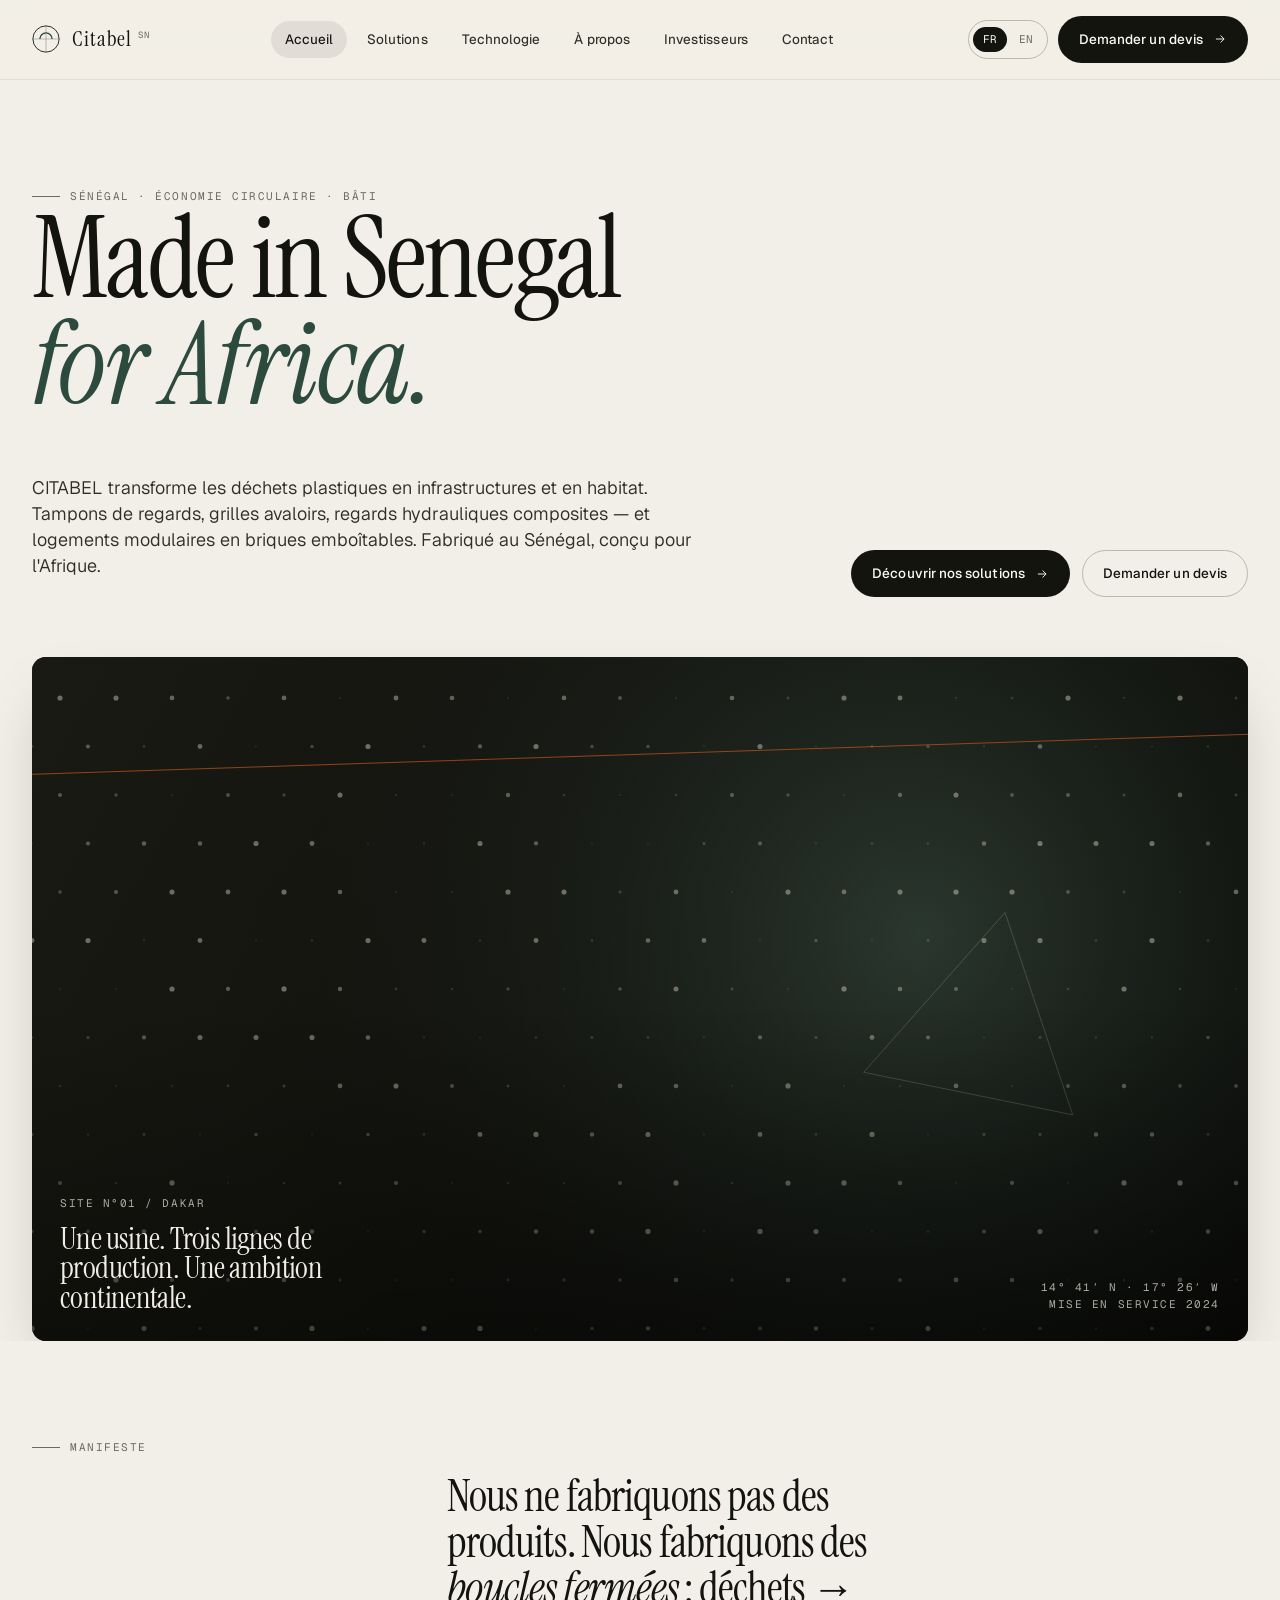
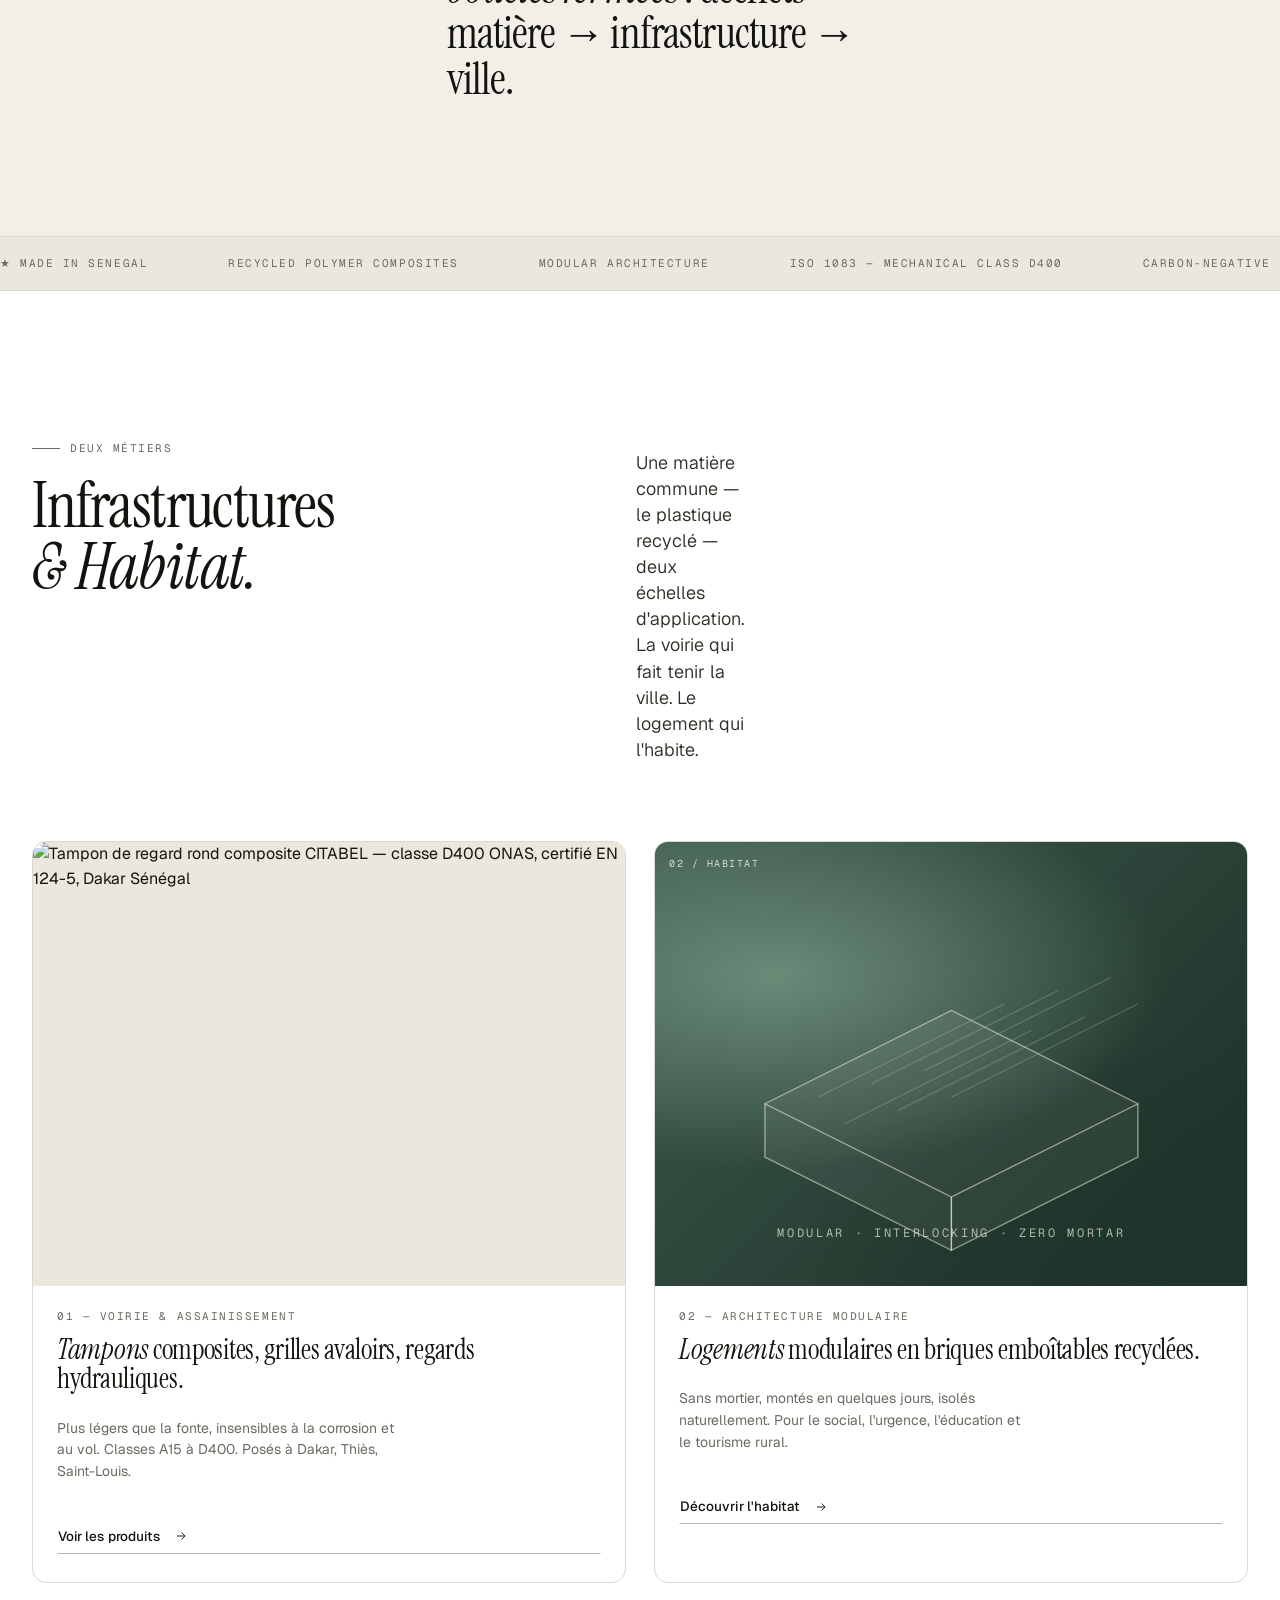
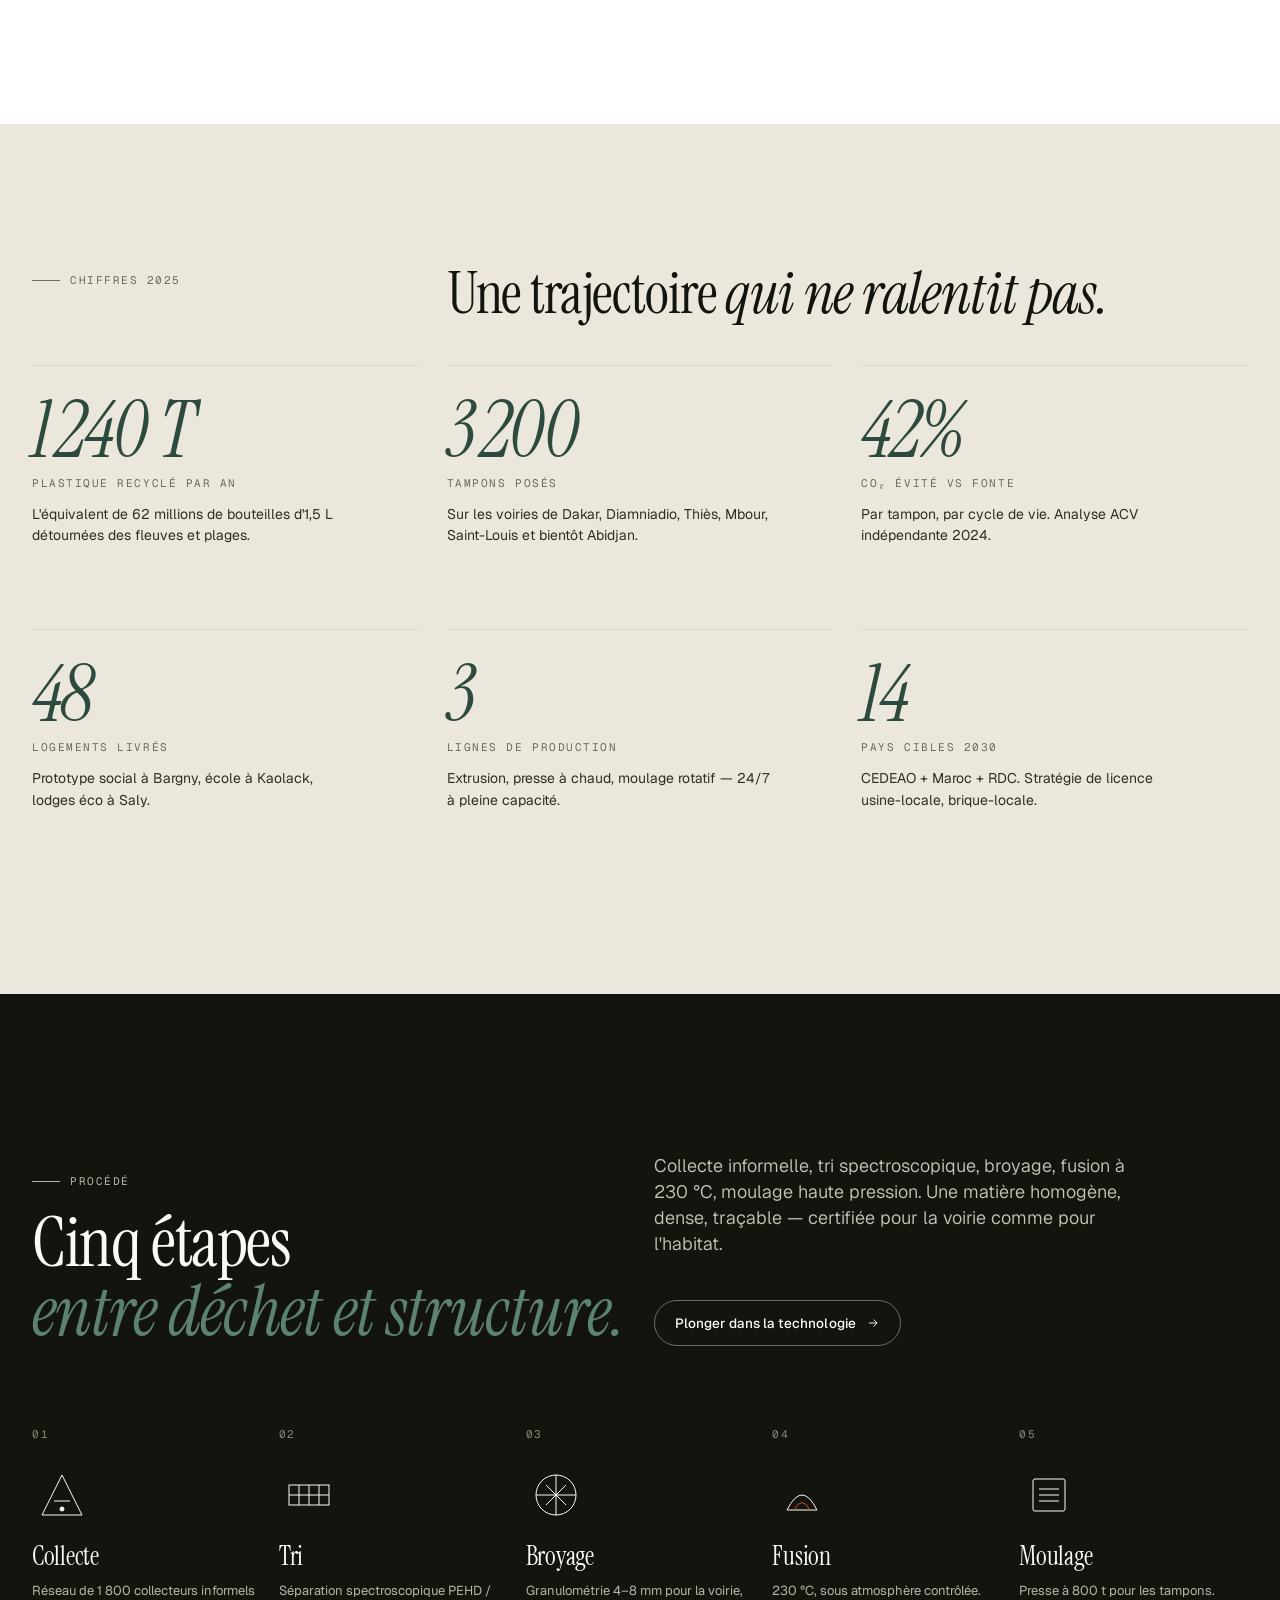
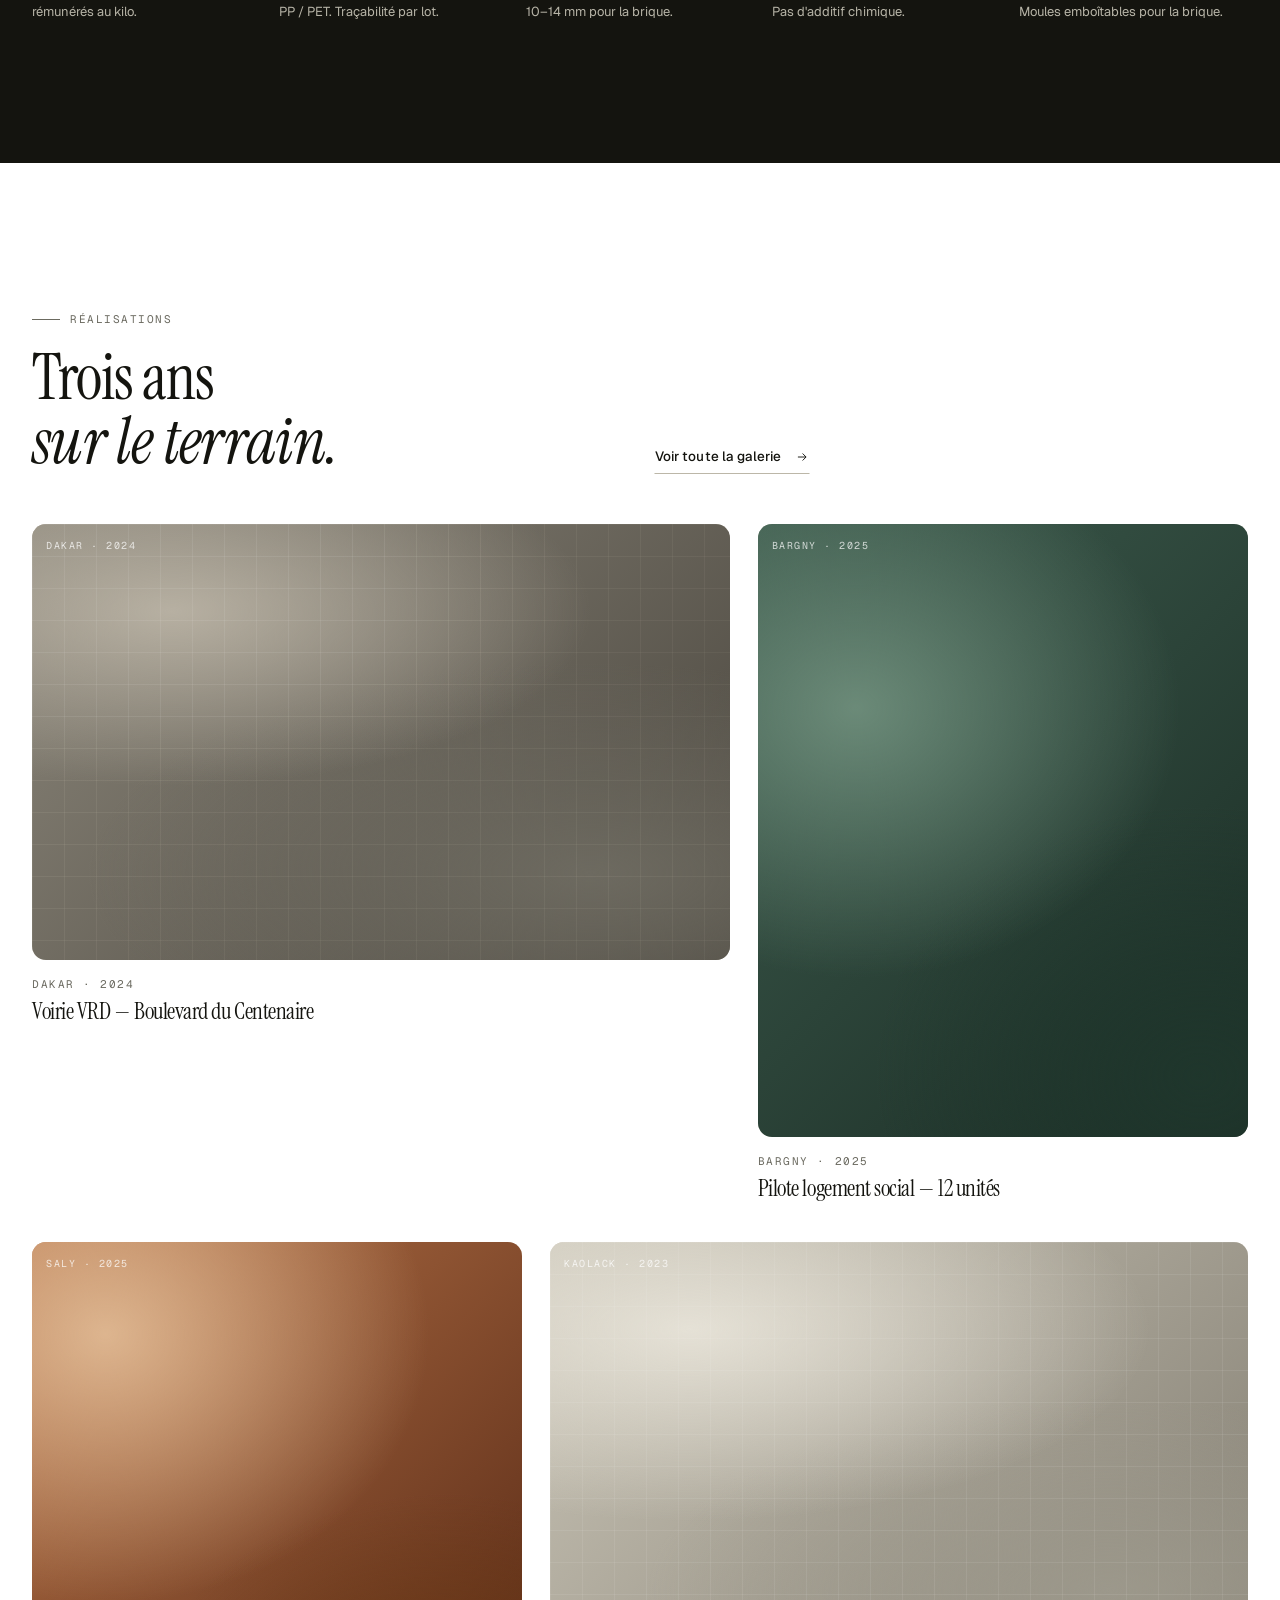
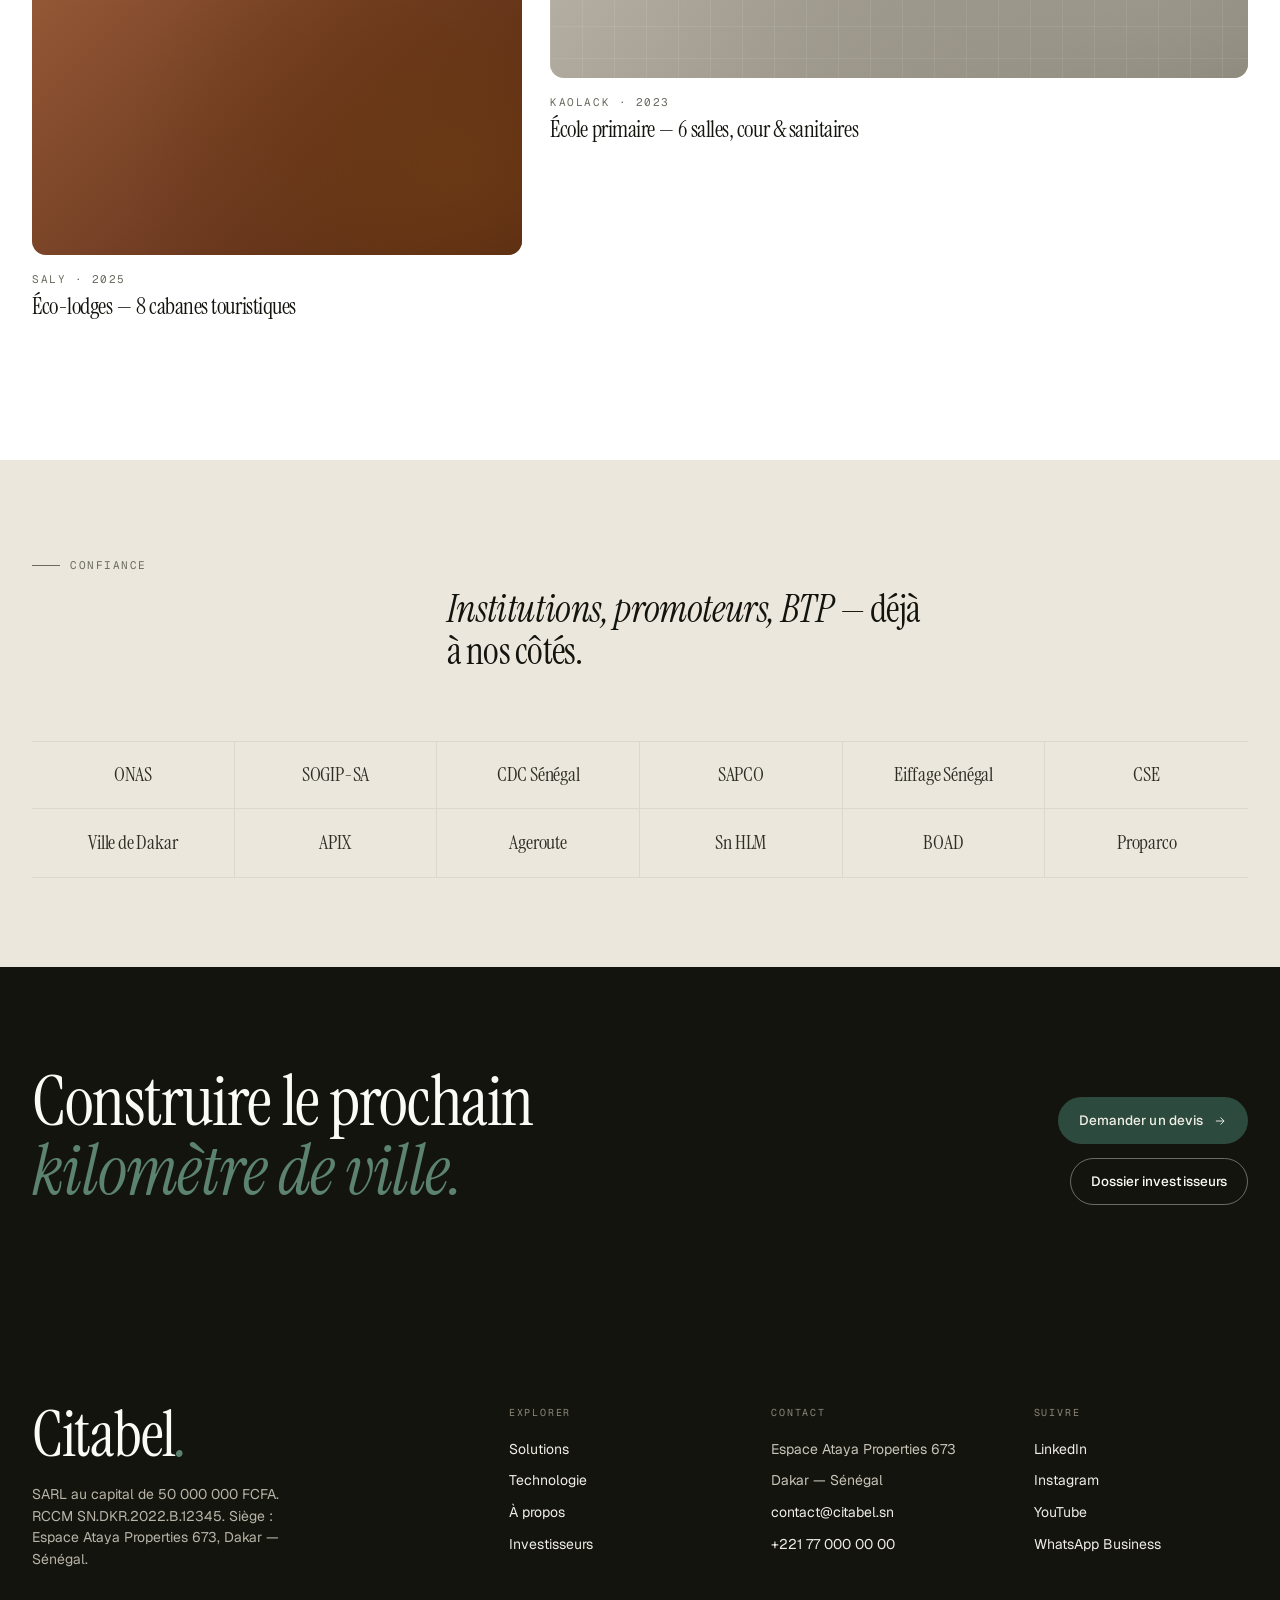
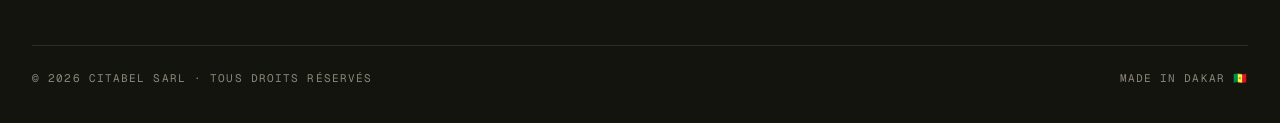
==== index.html @ 49f4b62a "feat: integrate real product photos with interactive annotation overlays - Add 3 product photos to a" ====
<!DOCTYPE html>
<html lang="fr">
<head>
<meta charset="utf-8" />
<title>CITABEL — Industrie circulaire &amp; architecture modulaire</title>
<meta name="viewport" content="width=device-width, initial-scale=1" />
<meta name="description" content="CITABEL SARL — fabricant africain de tampons de regards, grilles avaloirs, regards hydrauliques en matériaux composites recyclés et concepteur de logements modulaires écologiques." />
<link rel="preconnect" href="https://fonts.googleapis.com" />
<link rel="preconnect" href="https://fonts.gstatic.com" crossorigin />
<link href="https://fonts.googleapis.com/css2?family=Geist:wght@300;400;500;600&family=Geist+Mono:wght@400;500&family=Instrument+Serif:ital@0;1&display=swap" rel="stylesheet" />
<link rel="stylesheet" href="assets/styles.css" />
<!-- Favicon & manifest -->
<link rel="icon" href="/assets/favicon.svg" type="image/svg+xml" />
<link rel="manifest" href="/manifest.webmanifest" />
<meta name="theme-color" content="#14140F" />
<!-- Open Graph / SEO -->
<meta property="og:type" content="website" />
<meta property="og:url" content="https://citabel.sn/" />
<meta property="og:title" content="CITABEL — Industrie circulaire & architecture modulaire" />
<meta property="og:description" content="CITABEL transforme les déchets plastiques en infrastructures et en habitat. Fabriqué au Sénégal, conçu pour l'Afrique." />
<meta property="og:image" content="https://citabel.sn/assets/og-image.jpg" />
<meta property="og:locale" content="fr_SN" />
<meta name="twitter:card" content="summary_large_image" />
<meta name="twitter:title" content="CITABEL — Industrie circulaire & architecture modulaire" />
<meta name="twitter:description" content="CITABEL transforme les déchets plastiques en infrastructures et en habitat." />
<!-- Canonical -->
<link rel="canonical" href="https://citabel.sn/" />
<!-- Structured data -->
<script type="application/ld+json">
{
  "@context": "https://schema.org",
  "@type": "Organization",
  "name": "CITABEL SARL",
  "url": "https://citabel.sn",
  "logo": "https://citabel.sn/assets/favicon.svg",
  "description": "Fabricant africain de tampons de regards, grilles avaloirs et logements modulaires en matériaux composites recyclés.",
  "address": {
    "@type": "PostalAddress",
    "streetAddress": "Espace Ataya Properties 673",
    "addressLocality": "Dakar",
    "addressCountry": "SN"
  },
  "contactPoint": {
    "@type": "ContactPoint",
    "telephone": "+221-77-000-00-00",
    "contactType": "customer service",
    "email": "contact@citabel.sn"
  },
  "sameAs": [
    "https://www.linkedin.com/company/citabel-sn",
    "https://www.instagram.com/citabel.sn"
  ]
}
</script>
</head>
<body data-page="home">

<!-- ============ NAV ============ -->
<header class="nav">
  <div class="nav__inner">
    <a class="brand" href="index.html" aria-label="CITABEL">
      <span class="brand__mark" aria-hidden="true">
        <svg viewBox="0 0 32 32" fill="none">
          <circle cx="16" cy="16" r="15" stroke="currentColor" stroke-width="1"/>
          <path d="M16 1 L16 31 M1 16 L31 16" stroke="currentColor" stroke-width=".7" opacity=".4"/>
          <path d="M9 16 a7 7 0 0 1 14 0" stroke="#2D4A3E" stroke-width="1.5" fill="none"/>
        </svg>
      </span>
      <span class="brand__name">Citabel<sup>SN</sup></span>
    </a>
    <nav class="menu" aria-label="Primary">
      <a href="index.html" class="is-active" data-fr="Accueil" data-en="Home">Accueil</a>
      <a href="solutions.html" data-fr="Solutions" data-en="Solutions">Solutions</a>
      <a href="technology.html" data-fr="Technologie" data-en="Technology">Technologie</a>
      <a href="about.html" data-fr="À propos" data-en="About">À propos</a>
      <a href="investors.html" data-fr="Investisseurs" data-en="Investors">Investisseurs</a>
      <a href="contact.html" data-fr="Contact" data-en="Contact">Contact</a>
    </nav>
    <div class="nav__cta">
      <div class="lang" role="group" aria-label="Language">
        <button data-lang="fr" class="is-on">FR</button>
        <button data-lang="en">EN</button>
      </div>
      <a class="btn btn--primary" href="contact.html#devis">
        <span data-fr="Demander un devis" data-en="Request a quote">Demander un devis</span>
        <svg viewBox="0 0 24 24" fill="none"><path d="M5 12h14M13 6l6 6-6 6" stroke="currentColor" stroke-width="1.6"/></svg>
      </a>
    </div>
  </div>
</header>

<!-- ============ HERO ============ -->
<section class="hero">
  <div class="wrap">
    <div class="rv">
      <span class="eyebrow"><span data-fr="Sénégal · Économie circulaire · Bâti" data-en="Senegal · Circular economy · Built environment">Sénégal · Économie circulaire · Bâti</span></span>
    </div>
    <h1 class="hero__title display rv rv-1">
      <span data-fr="Made in Senegal" data-en="Made in Senegal">Made in Senegal</span><br/>
      <em data-fr="for Africa." data-en="for Africa.">for Africa.</em>
    </h1>
    <div class="hero__row rv rv-2">
      <p class="lede">
        <span data-fr="CITABEL transforme les déchets plastiques en infrastructures et en habitat. Tampons de regards, grilles avaloirs, regards hydrauliques composites — et logements modulaires en briques emboîtables. Fabriqué au Sénégal, conçu pour l'Afrique." data-en="CITABEL turns plastic waste into infrastructure and housing. Composite manhole covers, gully grates, hydraulic chambers — and modular homes built from interlocking recycled bricks. Made in Senegal, engineered for Africa.">
          CITABEL transforme les déchets plastiques en infrastructures et en habitat. Tampons de regards, grilles avaloirs, regards hydrauliques composites — et logements modulaires en briques emboîtables. Fabriqué au Sénégal, conçu pour l'Afrique.
        </span>
      </p>
      <div style="display:flex; gap:12px; flex-wrap:wrap; justify-content:flex-end">
        <a class="btn btn--primary" href="solutions.html">
          <span data-fr="Découvrir nos solutions" data-en="Explore solutions">Découvrir nos solutions</span>
          <svg viewBox="0 0 24 24" fill="none"><path d="M5 12h14M13 6l6 6-6 6" stroke="currentColor" stroke-width="1.6"/></svg>
        </a>
        <a class="btn btn--ghost" href="contact.html#devis"><span data-fr="Demander un devis" data-en="Request a quote">Demander un devis</span></a>
      </div>
    </div>

    <div class="hero__visual rv rv-3" data-hero>
      <!-- visual injected by site.js -->
    </div>
    <div class="hero__visual-wrap" style="position:relative">
      <div class="hero__overlay">
        <div>
          <span class="kicker" data-fr="Site n°01 / Dakar" data-en="Plant n°01 / Dakar">Site n°01 / Dakar</span>
          <h3 class="display" data-fr="Une usine. Trois lignes de production. Une ambition continentale." data-en="One plant. Three production lines. A continental ambition.">Une usine. Trois lignes de production. Une ambition continentale.</h3>
        </div>
        <div class="hero__meta">
          14° 41′ N · 17° 26′ W<br/>
          <span data-fr="Mise en service 2024" data-en="Commissioned 2024">Mise en service 2024</span>
        </div>
      </div>
    </div>
  </div>
</section>

<!-- ============ BRIEF / INTRO ============ -->
<section class="section section--tight">
  <div class="wrap">
    <div class="grid-12" style="row-gap: 20px; align-items: start">
      <div class="col-span-4 rv">
        <span class="eyebrow"><span data-fr="Manifeste" data-en="Manifesto">Manifeste</span></span>
      </div>
      <div class="col-span-8 rv rv-1">
        <p class="display" style="font-size: clamp(28px, 3.4vw, 56px); line-height:1.05; max-width: 22ch">
          <span data-fr="Nous ne fabriquons pas des produits. Nous fabriquons des" data-en="We don't make products. We make">Nous ne fabriquons pas des produits. Nous fabriquons des</span>
          <em data-fr="boucles fermées" data-en="closed loops">boucles fermées</em>
          <span data-fr=" : déchets → matière → infrastructure → ville." data-en=": waste → matter → infrastructure → city.">&nbsp;: déchets → matière → infrastructure → ville.</span>
        </p>
      </div>
    </div>
  </div>
</section>

<!-- ============ MARQUEE ============ -->
<section style="border-top: 1px solid var(--line); border-bottom: 1px solid var(--line); background: var(--bg-warm)">
  <div class="marquee__row">
    <div class="marquee" aria-hidden="true">
      <span class="kicker">★ Made in Senegal</span><span class="kicker">Recycled Polymer Composites</span><span class="kicker">Modular Architecture</span><span class="kicker">ISO 1083 — Mechanical Class D400</span><span class="kicker">Carbon-negative process</span><span class="kicker">★ Made in Senegal</span><span class="kicker">Recycled Polymer Composites</span><span class="kicker">Modular Architecture</span><span class="kicker">ISO 1083 — Mechanical Class D400</span><span class="kicker">Carbon-negative process</span>
    </div>
  </div>
</section>

<!-- ============ TWO PILLARS ============ -->
<section class="section section--paper">
  <div class="wrap">
    <div class="grid-12" style="margin-bottom: 60px">
      <div class="col-span-6 rv">
        <span class="eyebrow"><span data-fr="Deux métiers" data-en="Two practices">Deux métiers</span></span>
        <h2 class="display rv-1" style="font-size: clamp(40px, 5vw, 80px); margin-top: 18px">
          <span data-fr="Infrastructures" data-en="Infrastructure">Infrastructures</span><br/>
          <em data-fr="&amp; Habitat." data-en="&amp; Housing.">&amp; Habitat.</em>
        </h2>
      </div>
      <div class="col-span-5 col-start-7 rv rv-2" style="align-self: end">
        <p class="lede" data-fr="Une matière commune — le plastique recyclé — deux échelles d'application. La voirie qui fait tenir la ville. Le logement qui l'habite." data-en="One shared material — recycled polymer — two scales of application. The street infrastructure that holds the city up. The housing that lives in it.">
          Une matière commune — le plastique recyclé — deux échelles d'application. La voirie qui fait tenir la ville. Le logement qui l'habite.
        </p>
      </div>
    </div>

    <div class="grid-12">
      <a class="card col-span-6 rv" href="solutions.html#voirie" style="text-decoration:none; color:inherit">
        <div class="card__media">
          <img class="card__photo"
               src="/assets/images/tampon-rond-d400.png"
               alt="Tampon de regard rond composite CITABEL — classe D400 ONAS, certifié EN 124-5, Dakar Sénégal"
               loading="lazy" />
        </div>
        <div class="card__body">
          <span class="card__num">01 — <span data-fr="Voirie &amp; assainissement" data-en="Roads &amp; drainage">Voirie &amp; assainissement</span></span>
          <h3 class="card__title display"><em data-fr="Tampons" data-en="Manhole">Tampons</em> <span data-fr="composites, grilles avaloirs, regards hydrauliques." data-en="composite covers, gully grates, hydraulic chambers.">composites, grilles avaloirs, regards hydrauliques.</span></h3>
          <p class="card__desc" data-fr="Plus légers que la fonte, insensibles à la corrosion et au vol. Classes A15 à D400. Posés à Dakar, Thiès, Saint-Louis." data-en="Lighter than cast iron, immune to corrosion and theft. Classes A15 to D400. Installed in Dakar, Thiès, Saint-Louis.">
            Plus légers que la fonte, insensibles à la corrosion et au vol. Classes A15 à D400. Posés à Dakar, Thiès, Saint-Louis.
          </p>
          <div style="margin-top: 12px" class="btn btn--text"><span data-fr="Voir les produits" data-en="See products">Voir les produits</span><svg viewBox="0 0 24 24" fill="none"><path d="M5 12h14M13 6l6 6-6 6" stroke="currentColor" stroke-width="1.6"/></svg></div>
        </div>
      </a>

      <a class="card col-span-6 rv rv-2" href="solutions.html#habitat" style="text-decoration:none; color:inherit">
        <div class="card__media">
          <div class="ph ph--forest" data-label="02 / Habitat">
            <svg viewBox="0 0 400 300" style="width:90%;height:90%;position:relative;z-index:1" aria-hidden="true">
              <g stroke="rgba(240,237,227,.55)" stroke-width="1" fill="rgba(240,237,227,.06)">
                <path d="M60 180 L200 110 L340 180 L200 250 Z"/>
                <path d="M60 180 L60 220 L200 290 L200 250"/>
                <path d="M340 180 L340 220 L200 290 L200 250"/>
              </g>
              <g stroke="rgba(240,237,227,.4)" stroke-width=".5" fill="none">
                <path d="M100 175 L240 105 M140 165 L280 95 M180 155 L320 85 M120 195 L260 125 M160 185 L300 115 M200 175 L340 105"/>
              </g>
              <text x="200" y="280" text-anchor="middle" font-family="Geist Mono" font-size="9" letter-spacing="2" fill="rgba(240,237,227,.7)">MODULAR · INTERLOCKING · ZERO MORTAR</text>
            </svg>
          </div>
        </div>
        <div class="card__body">
          <span class="card__num">02 — <span data-fr="Architecture modulaire" data-en="Modular architecture">Architecture modulaire</span></span>
          <h3 class="card__title display"><em data-fr="Logements" data-en="Modular">Logements</em> <span data-fr="modulaires en briques emboîtables recyclées." data-en="housing built from interlocking recycled bricks.">modulaires en briques emboîtables recyclées.</span></h3>
          <p class="card__desc" data-fr="Sans mortier, montés en quelques jours, isolés naturellement. Pour le social, l'urgence, l'éducation et le tourisme rural." data-en="Mortar-free, assembled in days, naturally insulated. For social housing, emergency shelter, schools and rural tourism.">
            Sans mortier, montés en quelques jours, isolés naturellement. Pour le social, l'urgence, l'éducation et le tourisme rural.
          </p>
          <div style="margin-top: 12px" class="btn btn--text"><span data-fr="Découvrir l'habitat" data-en="Explore housing">Découvrir l'habitat</span><svg viewBox="0 0 24 24" fill="none"><path d="M5 12h14M13 6l6 6-6 6" stroke="currentColor" stroke-width="1.6"/></svg></div>
        </div>
      </a>
    </div>
  </div>
</section>

<!-- ============ KEY FIGURES ============ -->
<section class="section section--warm">
  <div class="wrap">
    <div class="grid-12" style="margin-bottom: 40px">
      <div class="col-span-4 rv"><span class="eyebrow"><span data-fr="Chiffres 2025" data-en="2025 metrics">Chiffres 2025</span></span></div>
      <div class="col-span-8 rv rv-1">
        <h2 class="display" style="font-size: clamp(36px, 4.5vw, 64px); line-height:1.05">
          <span data-fr="Une trajectoire" data-en="A trajectory">Une trajectoire</span>
          <em data-fr="qui ne ralentit pas." data-en="that does not slow down.">qui ne ralentit pas.</em>
        </h2>
      </div>
    </div>

    <div class="grid-12">
      <div class="col-span-4 rv">
        <div class="stat">
          <div class="stat__num"><em data-count="1240" data-suffix=" T">0</em></div>
          <div class="stat__label" data-fr="Plastique recyclé par an" data-en="Plastic recycled per year">Plastique recyclé par an</div>
          <p class="stat__desc" data-fr="L'équivalent de 62 millions de bouteilles d'1,5 L détournées des fleuves et plages." data-en="The equivalent of 62 million 1.5 L bottles diverted from rivers and beaches.">L'équivalent de 62 millions de bouteilles d'1,5 L détournées des fleuves et plages.</p>
        </div>
      </div>
      <div class="col-span-4 rv rv-1">
        <div class="stat">
          <div class="stat__num"><em data-count="3200" data-suffix="">0</em></div>
          <div class="stat__label" data-fr="Tampons posés" data-en="Covers installed">Tampons posés</div>
          <p class="stat__desc" data-fr="Sur les voiries de Dakar, Diamniadio, Thiès, Mbour, Saint-Louis et bientôt Abidjan." data-en="Across the road networks of Dakar, Diamniadio, Thiès, Mbour, Saint-Louis — and soon Abidjan.">Sur les voiries de Dakar, Diamniadio, Thiès, Mbour, Saint-Louis et bientôt Abidjan.</p>
        </div>
      </div>
      <div class="col-span-4 rv rv-2">
        <div class="stat">
          <div class="stat__num"><em data-count="42" data-suffix="%">0</em></div>
          <div class="stat__label" data-fr="CO₂ évité vs fonte" data-en="CO₂ avoided vs cast iron">CO₂ évité vs fonte</div>
          <p class="stat__desc" data-fr="Par tampon, par cycle de vie. Analyse ACV indépendante 2024." data-en="Per cover, per life cycle. Independent LCA, 2024.">Par tampon, par cycle de vie. Analyse ACV indépendante 2024.</p>
        </div>
      </div>
      <div class="col-span-4 rv rv-3">
        <div class="stat">
          <div class="stat__num"><em data-count="48" data-suffix="">0</em></div>
          <div class="stat__label" data-fr="Logements livrés" data-en="Homes delivered">Logements livrés</div>
          <p class="stat__desc" data-fr="Prototype social à Bargny, école à Kaolack, lodges éco à Saly." data-en="Social prototype in Bargny, school in Kaolack, eco-lodges in Saly.">Prototype social à Bargny, école à Kaolack, lodges éco à Saly.</p>
        </div>
      </div>
      <div class="col-span-4 rv rv-4">
        <div class="stat">
          <div class="stat__num"><em data-count="3" data-suffix="">0</em></div>
          <div class="stat__label" data-fr="Lignes de production" data-en="Production lines">Lignes de production</div>
          <p class="stat__desc" data-fr="Extrusion, presse à chaud, moulage rotatif — 24/7 à pleine capacité." data-en="Extrusion, hot press, rotational moulding — 24/7 at full capacity.">Extrusion, presse à chaud, moulage rotatif — 24/7 à pleine capacité.</p>
        </div>
      </div>
      <div class="col-span-4 rv rv-5">
        <div class="stat">
          <div class="stat__num"><em data-count="14" data-suffix="">0</em></div>
          <div class="stat__label" data-fr="Pays cibles 2030" data-en="Target countries 2030">Pays cibles 2030</div>
          <p class="stat__desc" data-fr="CEDEAO + Maroc + RDC. Stratégie de licence usine-locale, brique-locale." data-en="ECOWAS + Morocco + DRC. Local-plant, local-brick licensing strategy.">CEDEAO + Maroc + RDC. Stratégie de licence usine-locale, brique-locale.</p>
        </div>
      </div>
    </div>
  </div>
</section>

<!-- ============ TECH TEASER ============ -->
<section class="section section--ink">
  <div class="wrap">
    <div class="grid-12" style="align-items: end; row-gap: 28px">
      <div class="col-span-6 rv">
        <span class="eyebrow"><span data-fr="Procédé" data-en="Process">Procédé</span></span>
        <h2 class="display" style="font-size: clamp(40px, 5.5vw, 88px); line-height: .98; margin-top: 18px; color: #FAFAF6">
          <span data-fr="Cinq étapes" data-en="Five steps">Cinq étapes</span><br/>
          <em style="color: var(--green-bright)" data-fr="entre déchet et structure." data-en="between waste and structure.">entre déchet et structure.</em>
        </h2>
      </div>
      <div class="col-span-5 col-start-8 rv rv-1">
        <p class="lede" style="color: #C7C4B7" data-fr="Collecte informelle, tri spectroscopique, broyage, fusion à 230 °C, moulage haute pression. Une matière homogène, dense, traçable — certifiée pour la voirie comme pour l'habitat." data-en="Informal collection, spectroscopic sorting, shredding, fusion at 230 °C, high-pressure moulding. A homogeneous, dense, traceable matter — certified for roads as for housing.">
          Collecte informelle, tri spectroscopique, broyage, fusion à 230 °C, moulage haute pression. Une matière homogène, dense, traçable — certifiée pour la voirie comme pour l'habitat.
        </p>
        <a class="btn btn--ghost" style="margin-top: 24px; border-color: rgba(240,237,227,.4); color: #FAFAF6" href="technology.html">
          <span data-fr="Plonger dans la technologie" data-en="Dive into the technology">Plonger dans la technologie</span>
          <svg viewBox="0 0 24 24" fill="none"><path d="M5 12h14M13 6l6 6-6 6" stroke="currentColor" stroke-width="1.6"/></svg>
        </a>
      </div>
    </div>

    <div class="rv rv-2" style="margin-top: 80px">
      <div style="display:grid; grid-template-columns: repeat(5, 1fr); gap: 18px; align-items:start">
        <div class="step">
          <div class="step__num">01</div>
          <div class="step__icon">
            <svg viewBox="0 0 60 60" fill="none" stroke="currentColor" stroke-width="1">
              <path d="M10 50 L30 10 L50 50 Z" />
              <path d="M22 36 L38 36" />
              <circle cx="30" cy="44" r="2" fill="currentColor"/>
            </svg>
          </div>
          <h4 class="step__title" data-fr="Collecte" data-en="Collection">Collecte</h4>
          <p class="step__desc" data-fr="Réseau de 1 800 collecteurs informels rémunérés au kilo." data-en="A network of 1,800 informal collectors, paid per kilo.">Réseau de 1 800 collecteurs informels rémunérés au kilo.</p>
        </div>
        <div class="step">
          <div class="step__num">02</div>
          <div class="step__icon">
            <svg viewBox="0 0 60 60" fill="none" stroke="currentColor" stroke-width="1">
              <rect x="10" y="20" width="40" height="20" />
              <path d="M10 30 L50 30 M20 20 L20 40 M30 20 L30 40 M40 20 L40 40"/>
            </svg>
          </div>
          <h4 class="step__title" data-fr="Tri" data-en="Sort">Tri</h4>
          <p class="step__desc" data-fr="Séparation spectroscopique PEHD / PP / PET. Traçabilité par lot." data-en="Spectroscopic separation HDPE / PP / PET. Per-batch traceability.">Séparation spectroscopique PEHD / PP / PET. Traçabilité par lot.</p>
        </div>
        <div class="step">
          <div class="step__num">03</div>
          <div class="step__icon">
            <svg viewBox="0 0 60 60" fill="none" stroke="currentColor" stroke-width="1">
              <circle cx="30" cy="30" r="20"/>
              <path d="M20 20 L40 40 M40 20 L20 40 M30 10 L30 50 M10 30 L50 30"/>
            </svg>
          </div>
          <h4 class="step__title" data-fr="Broyage" data-en="Shred">Broyage</h4>
          <p class="step__desc" data-fr="Granulométrie 4–8 mm pour la voirie, 10–14 mm pour la brique." data-en="Grain size 4–8 mm for roadworks, 10–14 mm for bricks.">Granulométrie 4–8 mm pour la voirie, 10–14 mm pour la brique.</p>
        </div>
        <div class="step">
          <div class="step__num">04</div>
          <div class="step__icon">
            <svg viewBox="0 0 60 60" fill="none" stroke="currentColor" stroke-width="1">
              <path d="M15 45 Q30 15, 45 45 Z"/>
              <path d="M22 45 Q30 30, 38 45" stroke="#C8541A"/>
            </svg>
          </div>
          <h4 class="step__title" data-fr="Fusion" data-en="Fuse">Fusion</h4>
          <p class="step__desc" data-fr="230 °C, sous atmosphère contrôlée. Pas d'additif chimique." data-en="230 °C, controlled atmosphere. No chemical additive.">230 °C, sous atmosphère contrôlée. Pas d'additif chimique.</p>
        </div>
        <div class="step">
          <div class="step__num">05</div>
          <div class="step__icon">
            <svg viewBox="0 0 60 60" fill="none" stroke="currentColor" stroke-width="1">
              <rect x="14" y="14" width="32" height="32" rx="2"/>
              <path d="M20 24 L40 24 M20 30 L40 30 M20 36 L40 36"/>
            </svg>
          </div>
          <h4 class="step__title" data-fr="Moulage" data-en="Mould">Moulage</h4>
          <p class="step__desc" data-fr="Presse à 800 t pour les tampons. Moules emboîtables pour la brique." data-en="800 t press for covers. Interlocking moulds for bricks.">Presse à 800 t pour les tampons. Moules emboîtables pour la brique.</p>
        </div>
      </div>
    </div>
  </div>
</section>

<style>
  .card__photo{ position:absolute; inset:0; width:100%; height:100%; object-fit:cover; transition: transform 1.2s cubic-bezier(.22,.68,0,1.2); }
  .card:hover .card__photo{ transform: scale(1.06); }
  .step{ color: #C7C4B7; }
  .step__num{ font-family: var(--mono); font-size: 11px; letter-spacing: .14em; color: #8A8779 }
  .step__icon{ margin-top: 22px; color: #FAFAF6; width: 60px; height: 60px }
  .step__title{ font-family: var(--display); font-size: 26px; line-height: 1; margin-top: 18px; color: #FAFAF6 }
  .step__desc{ font-size: 13px; line-height: 1.55; color: #B7B4A7; margin: 12px 0 0; max-width: 26ch }
  @media (max-width: 980px){
    .steps-grid{ grid-template-columns: 1fr 1fr !important; }
  }
</style>

<!-- ============ GALLERY TEASER ============ -->
<section class="section section--paper">
  <div class="wrap">
    <div class="grid-12" style="margin-bottom: 50px">
      <div class="col-span-6 rv">
        <span class="eyebrow"><span data-fr="Réalisations" data-en="Built work">Réalisations</span></span>
        <h2 class="display" style="font-size: clamp(40px, 5vw, 80px); margin-top: 18px; line-height: 1">
          <span data-fr="Trois ans" data-en="Three years">Trois ans</span><br/>
          <em data-fr="sur le terrain." data-en="on the ground.">sur le terrain.</em>
        </h2>
      </div>
      <div class="col-span-4 col-start-8 rv rv-1" style="align-self: end">
        <a class="btn btn--text" href="about.html#gallery">
          <span data-fr="Voir toute la galerie" data-en="See all projects">Voir toute la galerie</span>
          <svg viewBox="0 0 24 24" fill="none"><path d="M5 12h14M13 6l6 6-6 6" stroke="currentColor" stroke-width="1.6"/></svg>
        </a>
      </div>
    </div>

    <div class="grid-12">
      <div class="col-span-7 rv">
        <figure class="proj">
          <div class="proj__media"><div class="ph ph--stone ph--grid" data-label="Dakar · 2024"></div></div>
          <figcaption>
            <span class="kicker">Dakar · 2024</span>
            <h3 class="display" data-fr="Voirie VRD — Boulevard du Centenaire" data-en="Road infrastructure — Boulevard du Centenaire">Voirie VRD — Boulevard du Centenaire</h3>
          </figcaption>
        </figure>
      </div>
      <div class="col-span-5 rv rv-1">
        <figure class="proj">
          <div class="proj__media" style="aspect-ratio: 4/5"><div class="ph ph--forest" data-label="Bargny · 2025"></div></div>
          <figcaption>
            <span class="kicker">Bargny · 2025</span>
            <h3 class="display" data-fr="Pilote logement social — 12 unités" data-en="Social housing pilot — 12 units">Pilote logement social — 12 unités</h3>
          </figcaption>
        </figure>
      </div>
      <div class="col-span-5 rv rv-2">
        <figure class="proj">
          <div class="proj__media" style="aspect-ratio: 4/5"><div class="ph ph--clay" data-label="Saly · 2025"></div></div>
          <figcaption>
            <span class="kicker">Saly · 2025</span>
            <h3 class="display" data-fr="Éco-lodges — 8 cabanes touristiques" data-en="Eco-lodges — 8 tourist cabins">Éco-lodges — 8 cabanes touristiques</h3>
          </figcaption>
        </figure>
      </div>
      <div class="col-span-7 rv rv-3">
        <figure class="proj">
          <div class="proj__media"><div class="ph ph--concrete ph--grid" data-label="Kaolack · 2023"></div></div>
          <figcaption>
            <span class="kicker">Kaolack · 2023</span>
            <h3 class="display" data-fr="École primaire — 6 salles, cour &amp; sanitaires" data-en="Primary school — 6 classrooms, courtyard &amp; sanitation">École primaire — 6 salles, cour &amp; sanitaires</h3>
          </figcaption>
        </figure>
      </div>
    </div>
  </div>
</section>

<style>
  .proj__media{
    aspect-ratio: 16/10;
    border-radius: var(--r-md);
    overflow: hidden;
    position: relative;
    background: var(--bg-warm);
  }
  .proj figcaption{ display: grid; gap: 6px; margin-top: 16px }
  .proj h3{ font-size: clamp(20px, 1.8vw, 28px); line-height: 1.1; max-width: 28ch }
  .proj{ margin: 0 }
</style>

<!-- ============ PARTNERS ============ -->
<section class="section section--tight section--warm">
  <div class="wrap">
    <div class="grid-12" style="row-gap: 20px; margin-bottom: 30px">
      <div class="col-span-4 rv"><span class="eyebrow"><span data-fr="Confiance" data-en="Trust">Confiance</span></span></div>
      <div class="col-span-8 rv rv-1">
        <p class="display" style="font-size: clamp(28px, 3vw, 44px); line-height: 1.1; max-width: 28ch; color: var(--ink)">
          <em data-fr="Institutions, promoteurs, BTP" data-en="Institutions, developers, contractors">Institutions, promoteurs, BTP</em>
          <span data-fr=" — déjà à nos côtés." data-en=" — already with us.">&nbsp;— déjà à nos côtés.</span>
        </p>
      </div>
    </div>

    <div class="rv rv-2" style="display:grid; grid-template-columns: repeat(6, 1fr); border-top:1px solid var(--line); border-bottom:1px solid var(--line)">
      <div class="part">ONAS</div>
      <div class="part">SOGIP-SA</div>
      <div class="part">CDC Sénégal</div>
      <div class="part">SAPCO</div>
      <div class="part">Eiffage Sénégal</div>
      <div class="part">CSE</div>
      <div class="part">Ville de Dakar</div>
      <div class="part">APIX</div>
      <div class="part">Ageroute</div>
      <div class="part">Sn HLM</div>
      <div class="part">BOAD</div>
      <div class="part">Proparco</div>
    </div>
  </div>
</section>

<style>
  .part{
    aspect-ratio: 3/1;
    display: grid; place-items: center;
    border-right: 1px solid var(--line);
    border-bottom: 1px solid var(--line);
    font-family: var(--display);
    font-size: clamp(18px, 1.6vw, 26px);
    color: var(--ink-soft);
    letter-spacing: -.01em;
    transition: background .25s var(--ease), color .25s var(--ease);
  }
  .part:hover{ background: var(--ink); color: var(--paper) }
  .part:nth-child(6n){ border-right: 0 }
  .part:nth-last-child(-n+6){ border-bottom: 0 }
  @media(max-width:980px){
    .part:nth-child(6n){ border-right: 1px solid var(--line) }
    .part:nth-child(3n){ border-right: 0 }
    [style*="repeat(6, 1fr)"]:has(.part){ grid-template-columns: repeat(3,1fr) !important }
  }
</style>

<!-- ============ CTA STRIP ============ -->
<section class="section section--tight" style="background: var(--ink); color: #EFEDE5; padding: 100px 0">
  <div class="wrap">
    <div class="grid-12" style="align-items:end">
      <div class="col-span-8 rv">
        <h2 class="display" style="font-size: clamp(40px, 5.5vw, 96px); line-height: .98; color: #FAFAF6">
          <span data-fr="Construire le prochain" data-en="Build the next">Construire le prochain</span><br/>
          <em style="color: var(--green-bright)" data-fr="kilomètre de ville." data-en="kilometre of city.">kilomètre de ville.</em>
        </h2>
      </div>
      <div class="col-span-4 rv rv-1" style="display:flex; flex-direction:column; align-items:flex-end; gap:14px">
        <a class="btn btn--green" href="contact.html#devis">
          <span data-fr="Demander un devis" data-en="Request a quote">Demander un devis</span>
          <svg viewBox="0 0 24 24" fill="none"><path d="M5 12h14M13 6l6 6-6 6" stroke="currentColor" stroke-width="1.6"/></svg>
        </a>
        <a class="btn btn--ghost" style="border-color: rgba(240,237,227,.4); color: #FAFAF6" href="investors.html">
          <span data-fr="Dossier investisseurs" data-en="Investor brief">Dossier investisseurs</span>
        </a>
      </div>
    </div>
  </div>
</section>

<!-- ============ FOOTER ============ -->
<footer class="foot">
  <div class="wrap">
    <div class="foot__grid">
      <div>
        <div class="foot__brand">Citabel<em>.</em></div>
        <p style="max-width: 32ch; margin-top: 18px; color: #B7B4A7; font-size: 14px">
          <span data-fr="SARL au capital de 50 000 000 FCFA. RCCM SN.DKR.2022.B.12345. Siège : Espace Ataya Properties 673, Dakar — Sénégal." data-en="SARL with capital of 50,000,000 FCFA. RCCM SN.DKR.2022.B.12345. Headquarters: Espace Ataya Properties 673, Dakar — Senegal.">
            SARL au capital de 50 000 000 FCFA. RCCM SN.DKR.2022.B.12345. Siège : Espace Ataya Properties 673, Dakar — Sénégal.
          </span>
        </p>
      </div>
      <div>
        <h5 data-fr="Explorer" data-en="Explore">Explorer</h5>
        <ul>
          <li><a href="solutions.html" data-fr="Solutions" data-en="Solutions">Solutions</a></li>
          <li><a href="technology.html" data-fr="Technologie" data-en="Technology">Technologie</a></li>
          <li><a href="about.html" data-fr="À propos" data-en="About">À propos</a></li>
          <li><a href="investors.html" data-fr="Investisseurs" data-en="Investors">Investisseurs</a></li>
        </ul>
      </div>
      <div>
        <h5 data-fr="Contact" data-en="Contact">Contact</h5>
        <ul>
          <li>Espace Ataya Properties 673</li>
          <li>Dakar — Sénégal</li>
          <li><a href="mailto:contact@citabel.sn">contact@citabel.sn</a></li>
          <li><a href="tel:+221770000000">+221 77 000 00 00</a></li>
        </ul>
      </div>
      <div>
        <h5 data-fr="Suivre" data-en="Follow">Suivre</h5>
        <ul>
          <li><a href="#">LinkedIn</a></li>
          <li><a href="#">Instagram</a></li>
          <li><a href="#">YouTube</a></li>
          <li><a href="#">WhatsApp Business</a></li>
        </ul>
      </div>
    </div>
    <div class="foot__base">
      <div>© 2026 Citabel SARL · <span data-fr="Tous droits réservés" data-en="All rights reserved">Tous droits réservés</span></div>
      <div>Made in Dakar 🇸🇳</div>
    </div>
  </div>
</footer>

<script src="assets/site.js"></script>
</body>
</html>
---- assets/styles.css ----
:root{
  /* surface */
  --bg: #F2EFE8;            /* warm stone */
  --bg-warm: #ECE7DC;       /* deeper stone */
  --bg-pure: #FAFAF6;       /* near white */
  --paper: #FFFFFF;
  --ink: #14140F;
  --ink-soft: #2E2E26;
  --ink-mute: #6B6A60;
  --ink-faint: #9A998E;
  --line: #DCD8CC;
  --line-strong: #BCB7A8;

  /* accents */
  --green: #2D4A3E;         /* botanical / forest */
  --green-bright: #5C8270;
  --green-pale: #C9D6CD;
  --orange: #C8541A;        /* industrial — rare */
  --clay: #9C5A2F;

  /* type */
  --display: "Instrument Serif", "Times New Roman", serif;
  --sans: "Geist", "Inter", system-ui, -apple-system, sans-serif;
  --mono: "Geist Mono", "JetBrains Mono", ui-monospace, monospace;

  /* radius / motion */
  --r-sm: 6px;
  --r-md: 14px;
  --ease: cubic-bezier(.2,.7,.2,1);

  /* layout */
  --gutter: 32px;
  --maxw: 1440px;
}

*{box-sizing:border-box}
html,body{margin:0;padding:0}
html{scroll-behavior:smooth}
body{
  font-family: var(--sans);
  background: var(--bg);
  color: var(--ink);
  -webkit-font-smoothing: antialiased;
  text-rendering: optimizeLegibility;
  font-size: 16px;
  line-height: 1.55;
  font-feature-settings: "ss01","cv11";
}

/* ---------- type scale ---------- */
.display{
  font-family: var(--display);
  font-weight: 400;
  letter-spacing: -0.02em;
  line-height: .96;
  font-style: normal;
}
.display em, .ital{ font-style: italic; font-weight:400; letter-spacing:-0.01em }

h1,h2,h3,h4{ margin:0; font-weight:400; letter-spacing:-0.01em }
.eyebrow{
  font-family: var(--mono);
  font-size: 11px;
  letter-spacing: .14em;
  text-transform: uppercase;
  color: var(--ink-mute);
  display: inline-flex; align-items:center; gap:10px;
}
.eyebrow::before{
  content:""; width: 28px; height:1px; background: var(--ink-mute);
}
.kicker{
  font-family: var(--mono);
  font-size: 11px;
  letter-spacing: .14em;
  text-transform: uppercase;
  color: var(--ink-mute);
}
.lede{
  font-size: clamp(18px, 1.4vw, 22px);
  line-height: 1.45;
  color: var(--ink-soft);
  font-weight: 350;
  max-width: 58ch;
}

/* ---------- layout ---------- */
.wrap{
  max-width: var(--maxw);
  margin: 0 auto;
  padding: 0 var(--gutter);
}
.section{ padding: clamp(80px, 11vw, 160px) 0; position: relative; }
.section--tight{ padding: clamp(60px, 7vw, 110px) 0 }
.section--paper{ background: var(--paper) }
.section--warm{ background: var(--bg-warm) }
.section--ink{ background: var(--ink); color: #EFEDE5 }
.section--ink .eyebrow{ color: #B7B4A7 }
.section--ink .eyebrow::before{ background:#B7B4A7 }
.section--ink .lede{ color:#C9C6BA }

.grid-12{
  display: grid;
  grid-template-columns: repeat(12, 1fr);
  column-gap: 28px;
  row-gap: 40px;
}

/* ---------- top nav ---------- */
.nav{
  position: sticky; top: 0; z-index: 50;
  background: color-mix(in oklab, var(--bg) 84%, transparent);
  backdrop-filter: blur(14px) saturate(140%);
  -webkit-backdrop-filter: blur(14px) saturate(140%);
  border-bottom: 1px solid color-mix(in oklab, var(--line) 70%, transparent);
}
.nav__inner{
  max-width: var(--maxw); margin: 0 auto;
  padding: 16px var(--gutter);
  display: grid; grid-template-columns: auto 1fr auto; align-items: center;
  gap: 32px;
}
.brand{
  display: inline-flex; align-items: center; gap: 12px;
  text-decoration: none; color: var(--ink);
}
.brand__mark{
  width: 28px; height: 28px;
  display:grid; place-items:center;
}
.brand__mark svg{ width:100%; height:100% }
.brand__name{
  font-family: var(--display);
  font-size: 22px;
  letter-spacing: .04em;
  line-height: 1;
}
.brand__name sup{ font-family: var(--mono); font-size:9px; vertical-align: super; color:var(--ink-mute); margin-left:6px; letter-spacing:.1em }

.menu{
  display: flex; gap: 6px; justify-content: center; flex-wrap: wrap;
}
.menu a{
  font-family: var(--sans);
  font-size: 13.5px;
  font-weight: 450;
  color: var(--ink-soft);
  text-decoration: none;
  padding: 8px 14px;
  border-radius: 999px;
  transition: background .2s var(--ease), color .2s var(--ease);
  letter-spacing: .005em;
}
.menu a:hover{ background: rgba(20,20,15,.06) }
.menu a.is-active{ color: var(--ink); background: rgba(20,20,15,.08) }

.nav__cta{
  display:flex; align-items:center; gap: 10px;
}

/* ---------- buttons ---------- */
.btn{
  display: inline-flex; align-items:center; gap: 10px;
  font-family: var(--sans);
  font-size: 13.5px; font-weight: 500;
  padding: 12px 20px;
  border-radius: 999px;
  border: 1px solid transparent;
  text-decoration: none;
  cursor: pointer;
  transition: all .25s var(--ease);
  letter-spacing: .005em;
  background: none; color: var(--ink);
}
.btn svg{ width:14px; height:14px }
.btn--primary{
  background: var(--ink); color: #FAFAF6;
}
.btn--primary:hover{ background: var(--green); transform: translateY(-1px) }
.btn--ghost{
  border-color: var(--line-strong); color: var(--ink);
}
.btn--ghost:hover{ background: var(--ink); color: #FAFAF6; border-color: var(--ink) }
.btn--green{
  background: var(--green); color: #F0EEE5;
}
.btn--green:hover{ background: #1F362C }
.btn--text{
  padding: 6px 0; gap: 14px;
  border-bottom: 1px solid var(--line-strong);
  border-radius: 0;
}
.btn--text:hover{ border-color: var(--ink); gap: 18px }

.lang{
  display: inline-flex; align-items: center;
  font-family: var(--mono); font-size: 11px; letter-spacing: .14em;
  color: var(--ink-mute);
  border: 1px solid var(--line-strong);
  border-radius: 999px;
  padding: 6px 4px;
  gap: 2px;
}
.lang button{
  background: none; border: 0; cursor: pointer;
  font: inherit; color: var(--ink-mute);
  padding: 4px 10px; border-radius: 999px;
}
.lang button.is-on{ background: var(--ink); color: #FAFAF6 }

/* ---------- footer ---------- */
.foot{
  background: var(--ink); color: #C7C4B7;
  padding: 100px 0 36px;
}
.foot a{ color: #EFEDE5; text-decoration: none }
.foot a:hover{ color: var(--green-bright) }
.foot__grid{
  display: grid;
  grid-template-columns: 2fr 1fr 1fr 1fr;
  gap: 48px;
  padding-bottom: 60px;
  border-bottom: 1px solid #2D2D26;
}
.foot__brand{
  font-family: var(--display); font-size: clamp(40px, 5vw, 72px);
  line-height: .95;
  color: #FAFAF6;
  letter-spacing: -.02em;
}
.foot__brand em{ color: var(--green-bright); font-style: italic }
.foot h5{
  font-family: var(--mono); font-size: 10px; letter-spacing:.18em;
  text-transform: uppercase; color: #8A8779;
  margin: 0 0 18px;
  font-weight: 400;
}
.foot ul{ list-style:none; padding:0; margin:0; display:grid; gap:10px; font-size: 14px }
.foot__base{
  display: flex; justify-content: space-between; padding-top: 24px;
  font-family: var(--mono); font-size: 11px; letter-spacing:.1em; color:#8A8779;
  text-transform: uppercase;
}

/* ---------- hero ---------- */
.hero{
  position: relative;
  padding: clamp(60px, 8vw, 100px) 0 0;
  overflow: hidden;
}
.hero__title{
  font-family: var(--display);
  font-size: clamp(64px, 9vw, 168px);
  line-height: .92;
  letter-spacing: -.025em;
  margin: 0;
  font-weight: 400;
}
.hero__title em{ font-style: italic; color: var(--green) }
.hero__row{
  display: grid; grid-template-columns: 1.4fr 1fr;
  gap: 60px; align-items: end;
  margin-top: 40px;
}
.hero__visual{
  position: relative;
  margin-top: 60px;
  aspect-ratio: 16/9;
  background: #1A1A14;
  border-radius: var(--r-md);
  overflow: hidden;
  box-shadow: 0 30px 60px -20px rgba(20,20,15,.25);
}
.hero__visual canvas, .hero__visual .visual-fill{
  position: absolute; inset: 0; width:100%; height:100%;
}
.hero__visual::after{
  content:"";
  position: absolute; inset: 0;
  background: linear-gradient(180deg, transparent 50%, rgba(0,0,0,.4));
  pointer-events: none;
}
.hero__overlay{
  position: absolute; inset: auto 28px 28px 28px;
  display: flex; justify-content: space-between; align-items: end;
  color: #F0EDE3;
  pointer-events: none;
  z-index: 2;
}
.hero__overlay .kicker{ color: rgba(240,237,227,.7) }
.hero__overlay h3{
  font-family: var(--display); font-size: clamp(22px, 2.4vw, 36px); margin-top: 10px;
  max-width: 24ch;
}
.hero__meta{
  font-family: var(--mono); font-size: 11px; letter-spacing: .14em;
  text-transform: uppercase; color: rgba(240,237,227,.7);
  text-align: right;
}

/* ---------- card ---------- */
.card{
  background: var(--paper);
  border-radius: var(--r-md);
  border: 1px solid var(--line);
  overflow: hidden;
  display: flex; flex-direction: column;
  transition: transform .35s var(--ease), box-shadow .35s var(--ease);
}
.card:hover{
  transform: translateY(-2px);
  box-shadow: 0 24px 40px -24px rgba(20,20,15,.18);
}
.card__media{
  aspect-ratio: 4/3;
  position: relative;
  overflow: hidden;
  background: var(--bg-warm);
}
.card__media .ph{ position:absolute; inset:0 }
.card__body{
  padding: 22px 24px 28px;
  display: grid; gap: 10px;
}
.card__num{
  font-family: var(--mono); font-size: 11px; letter-spacing: .14em;
  color: var(--ink-mute); text-transform: uppercase;
}
.card__title{
  font-family: var(--display);
  font-size: 28px; line-height: 1.05; letter-spacing: -.01em;
}
.card__desc{ color: var(--ink-mute); font-size: 14px; max-width: 38ch }

/* ---------- placeholder visuals (CSS-only abstract images) ---------- */
.ph{
  position: absolute; inset: 0;
  display:grid; place-items:center;
  color: rgba(255,255,255,.85);
  font-family: var(--mono); font-size: 10px; letter-spacing:.18em;
  text-transform: uppercase;
  overflow: hidden;
}
.ph::after{
  content: attr(data-label);
  position: absolute; top: 14px; left: 14px;
  font-family: var(--mono); font-size: 10px; letter-spacing:.15em;
  text-transform: uppercase; color: rgba(255,255,255,.75);
}
.ph--stone{
  background:
    radial-gradient(120% 80% at 20% 20%, #B7B0A2 0%, transparent 50%),
    radial-gradient(120% 80% at 80% 80%, #6D6A60 0%, transparent 60%),
    linear-gradient(135deg, #8A8579 0%, #4A463E 100%);
}
.ph--forest{
  background:
    radial-gradient(120% 80% at 20% 30%, #6B8A78 0%, transparent 55%),
    radial-gradient(120% 80% at 90% 90%, #1F362C 0%, transparent 55%),
    linear-gradient(135deg, #3D5B4D 0%, #1A2C24 100%);
}
.ph--clay{
  background:
    radial-gradient(120% 80% at 15% 15%, #DDB58F 0%, transparent 55%),
    radial-gradient(120% 80% at 85% 85%, #6A3914 0%, transparent 55%),
    linear-gradient(135deg, #B57247 0%, #4D2110 100%);
}
.ph--concrete{
  background:
    radial-gradient(120% 80% at 20% 20%, #E5E1D6 0%, transparent 55%),
    radial-gradient(120% 80% at 80% 80%, #9C988B 0%, transparent 55%),
    linear-gradient(135deg, #C9C4B6 0%, #847F73 100%);
}
.ph--ink{
  background:
    radial-gradient(120% 80% at 20% 20%, #3A3933 0%, transparent 55%),
    linear-gradient(135deg, #1F1E19 0%, #050505 100%);
}
.ph--grid::before{
  content:""; position:absolute; inset:0;
  background-image:
    linear-gradient(rgba(255,255,255,.08) 1px, transparent 1px),
    linear-gradient(90deg, rgba(255,255,255,.08) 1px, transparent 1px);
  background-size: 32px 32px;
  mix-blend-mode: overlay;
}

/* ---------- reveal on scroll ---------- */
.rv{ opacity: 0; transform: translateY(28px); transition: opacity .9s var(--ease), transform .9s var(--ease) }
.rv.in{ opacity: 1; transform: none }
.rv-1{ transition-delay: .05s }
.rv-2{ transition-delay: .12s }
.rv-3{ transition-delay: .2s }
.rv-4{ transition-delay: .28s }
.rv-5{ transition-delay: .36s }

/* ---------- marquee ---------- */
@keyframes marquee { to { transform: translateX(-50%) } }
.marquee{
  display: flex; gap: 80px; align-items: center;
  white-space: nowrap;
  animation: marquee 60s linear infinite;
  width: max-content;
}
.marquee__row{ overflow: hidden; padding: 18px 0 }

/* ---------- counters / stats ---------- */
.stat{
  display: grid; gap: 8px;
  padding: 28px 0;
  border-top: 1px solid var(--line);
}
.stat__num{
  font-family: var(--display);
  font-size: clamp(56px, 6vw, 96px);
  line-height: .95;
  letter-spacing: -.02em;
}
.stat__num em{ color: var(--green); font-style: italic }
.stat__label{
  font-family: var(--mono); font-size: 11px; letter-spacing:.14em;
  text-transform: uppercase; color: var(--ink-mute);
}
.stat__desc{ font-size: 14px; color: var(--ink-soft); max-width: 36ch; margin-top: 4px }

/* ---------- generic ---------- */
.col-span-6{ grid-column: span 6 }
.col-span-5{ grid-column: span 5 }
.col-span-4{ grid-column: span 4 }
.col-span-7{ grid-column: span 7 }
.col-span-8{ grid-column: span 8 }
.col-span-12{ grid-column: span 12 }
.col-start-2{ grid-column-start: 2 }
.col-start-6{ grid-column-start: 6 }
.col-start-7{ grid-column-start: 7 }

hr.rule{ border: 0; border-top: 1px solid var(--line); margin: 0 }

/* ---------- responsive ---------- */
@media (max-width: 980px){
  .grid-12{ grid-template-columns: repeat(6, 1fr) }
  .col-span-6, .col-span-5, .col-span-4, .col-span-7, .col-span-8{ grid-column: span 6 }
  .col-start-2, .col-start-6, .col-start-7{ grid-column-start: auto }
  .hero__row{ grid-template-columns: 1fr }
  .foot__grid{ grid-template-columns: 1fr 1fr; gap: 36px }
  .nav__inner{ grid-template-columns: auto auto; }
  .menu{ display:none }
  .nav__cta .btn--ghost{ display: none }
}
@media (max-width: 640px){
  :root{ --gutter: 20px }
  .foot__grid{ grid-template-columns: 1fr }
  .hero__overlay{ flex-direction: column; align-items: flex-start; gap: 12px }
  .hero__meta{ text-align: left }
}
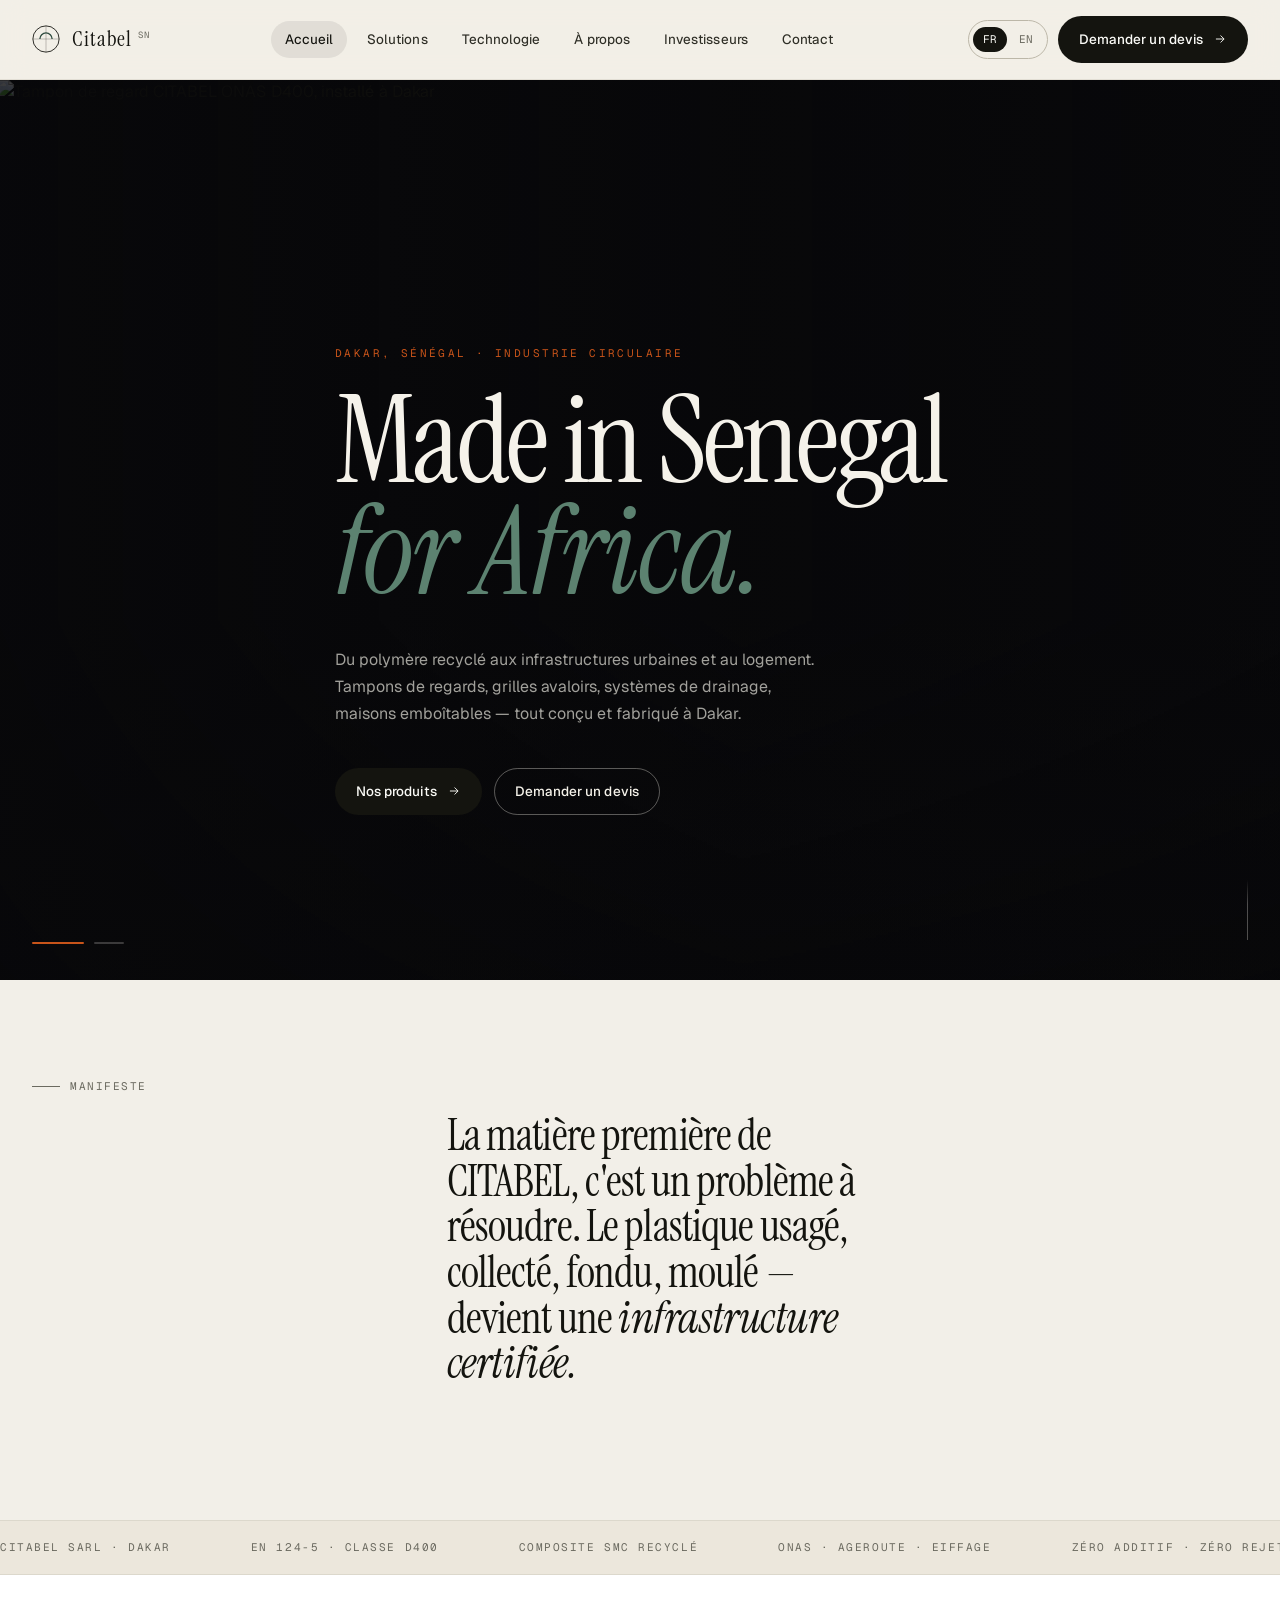
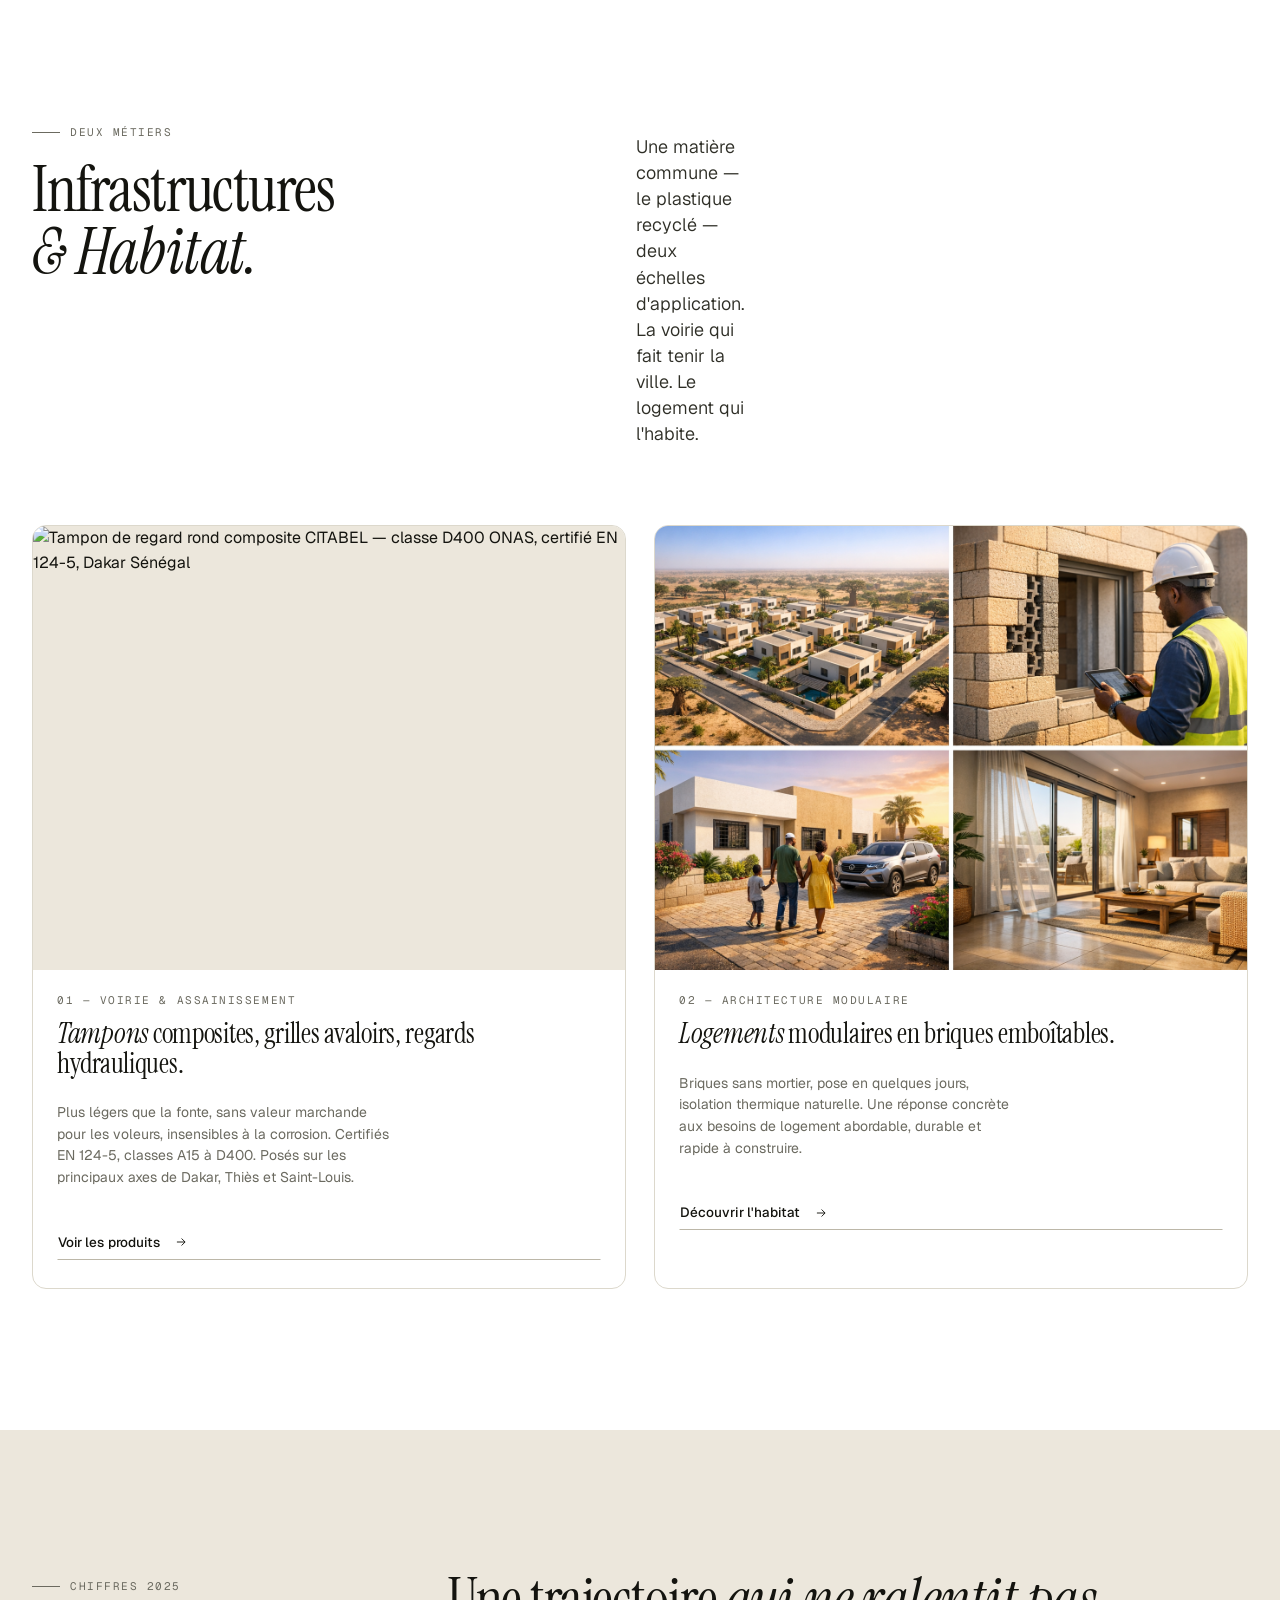
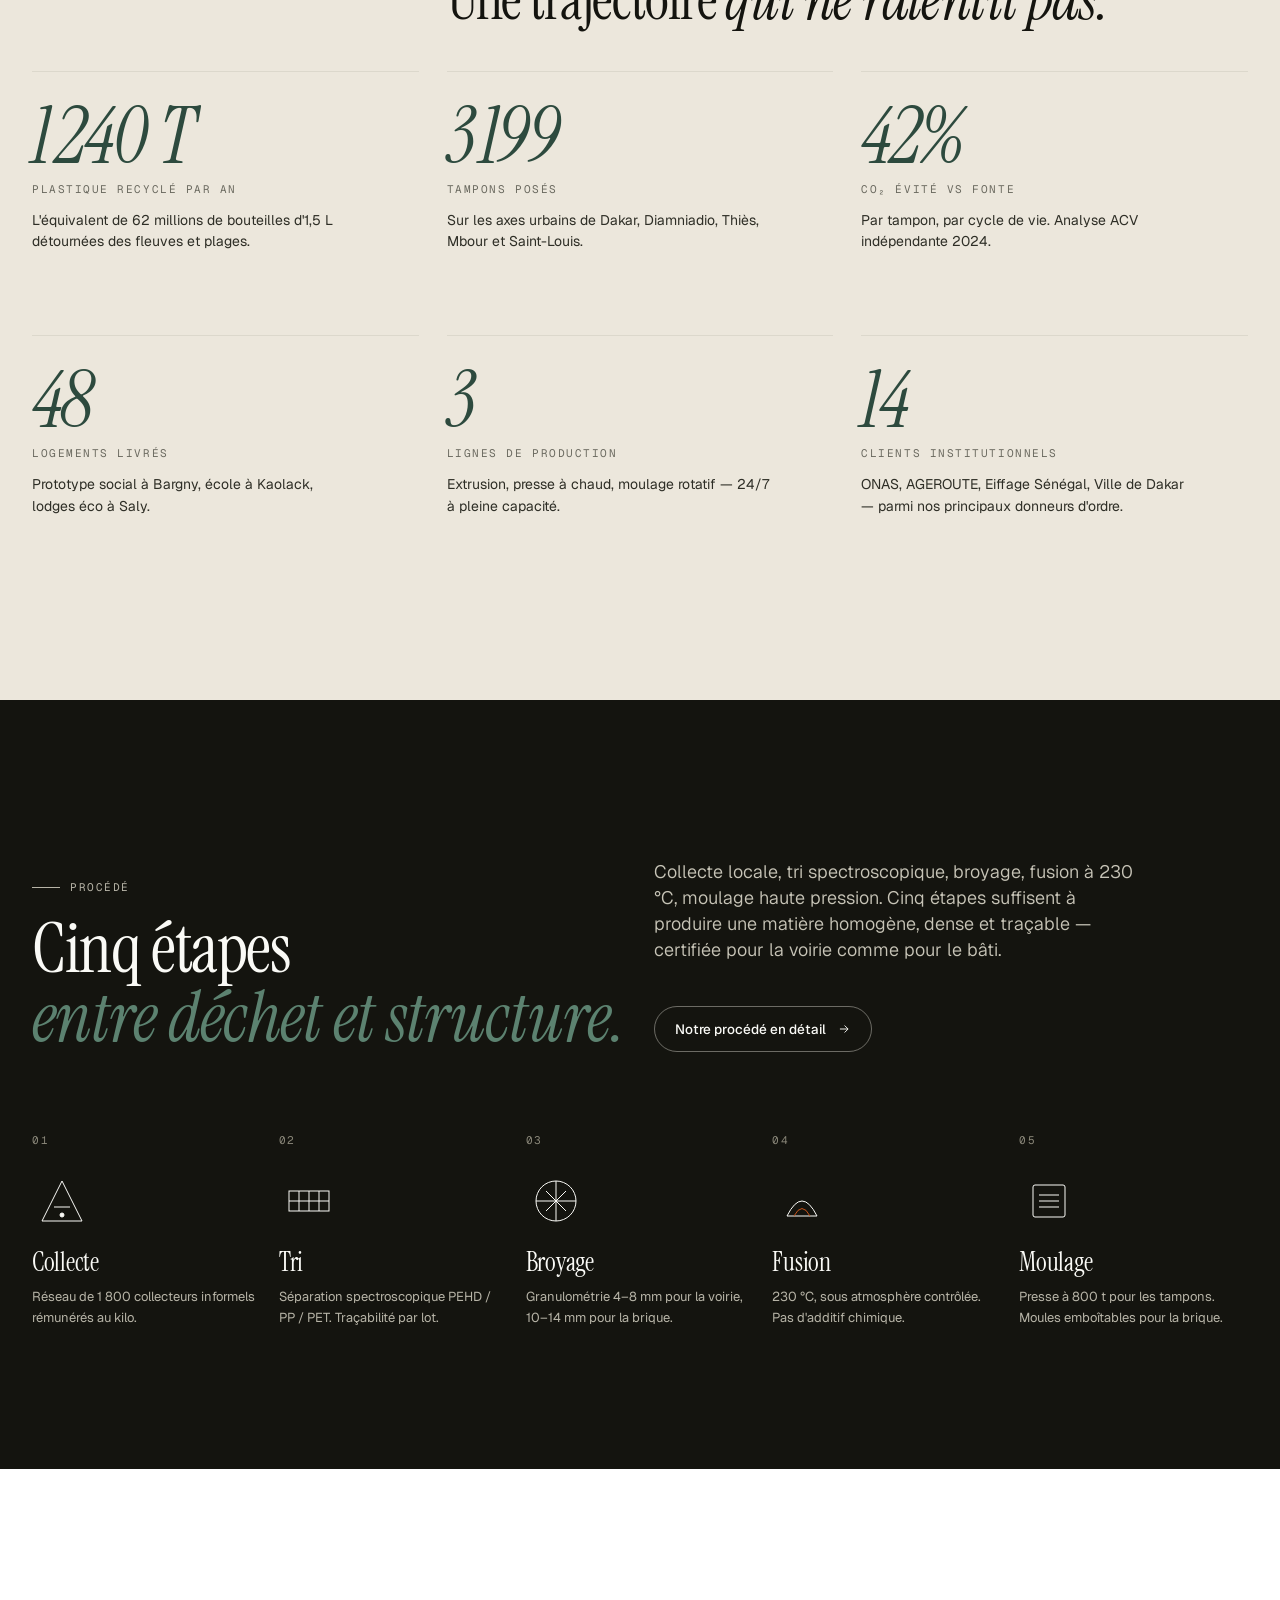
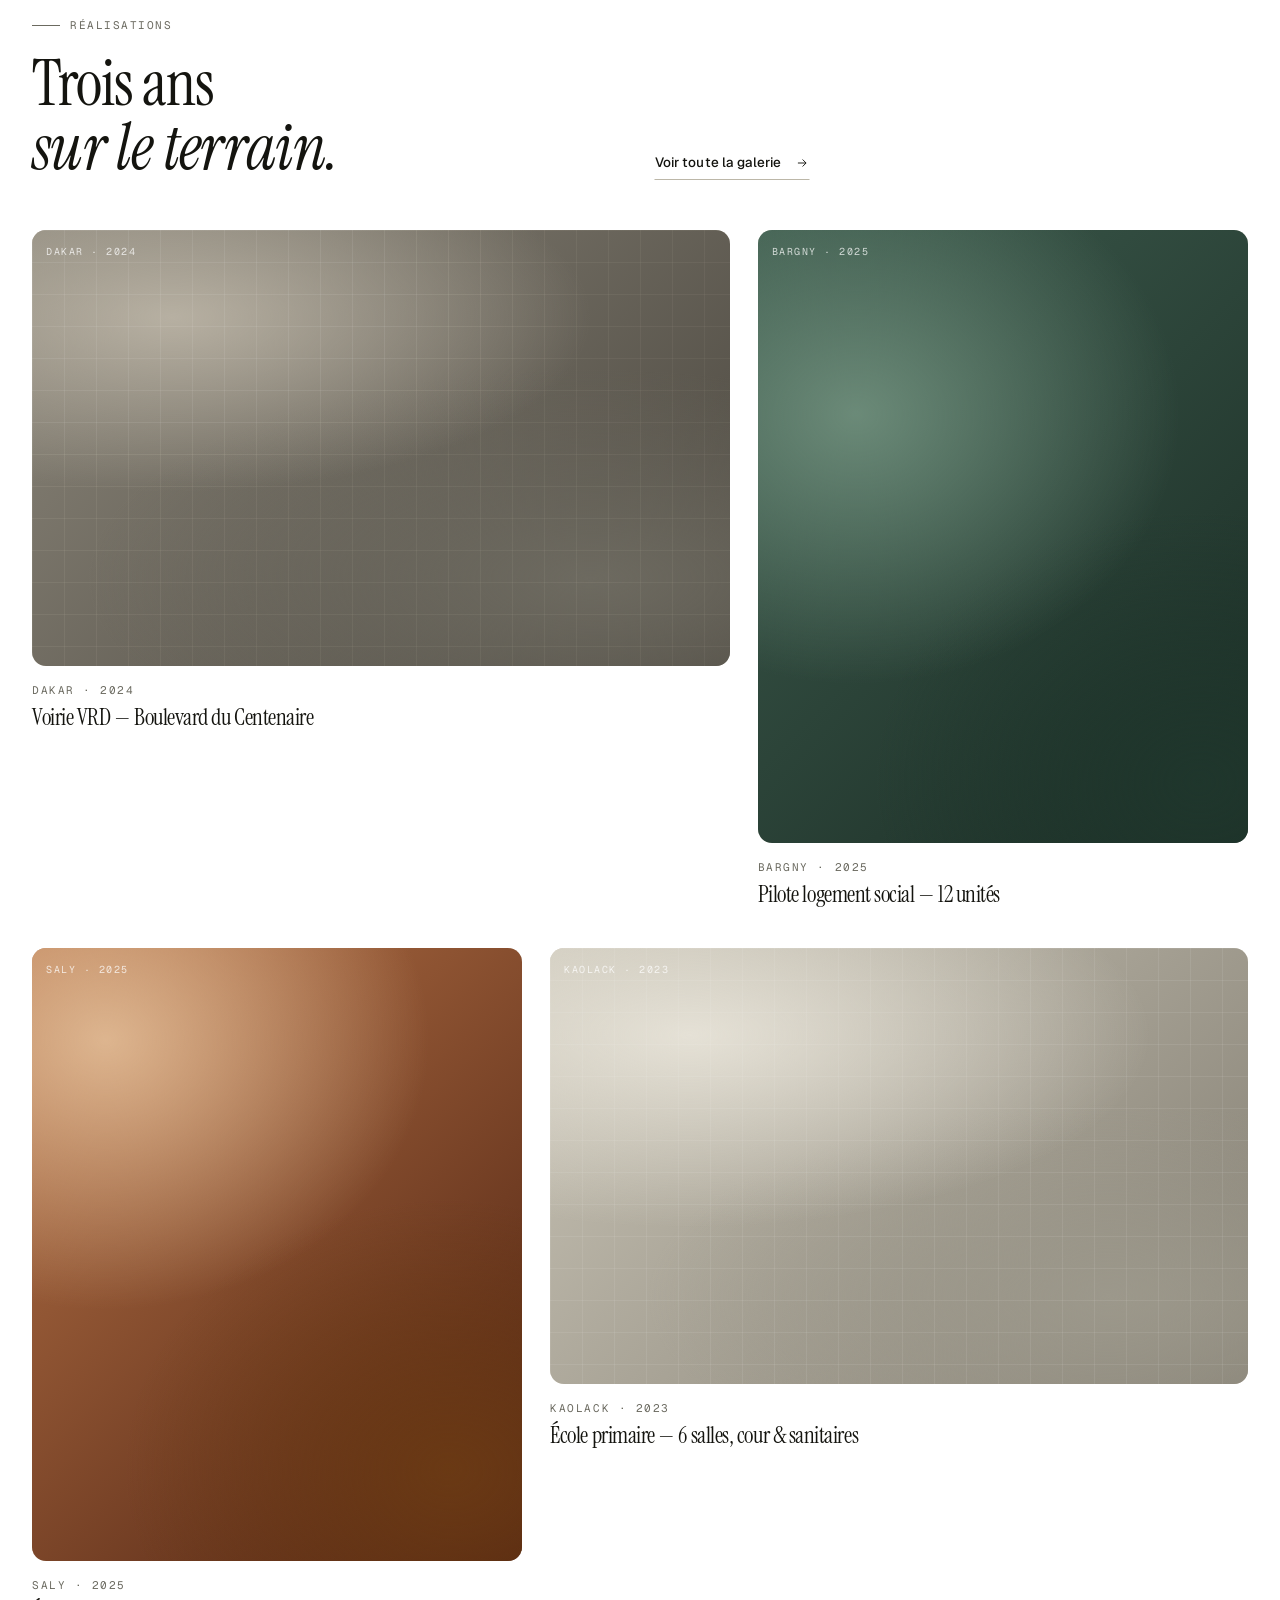
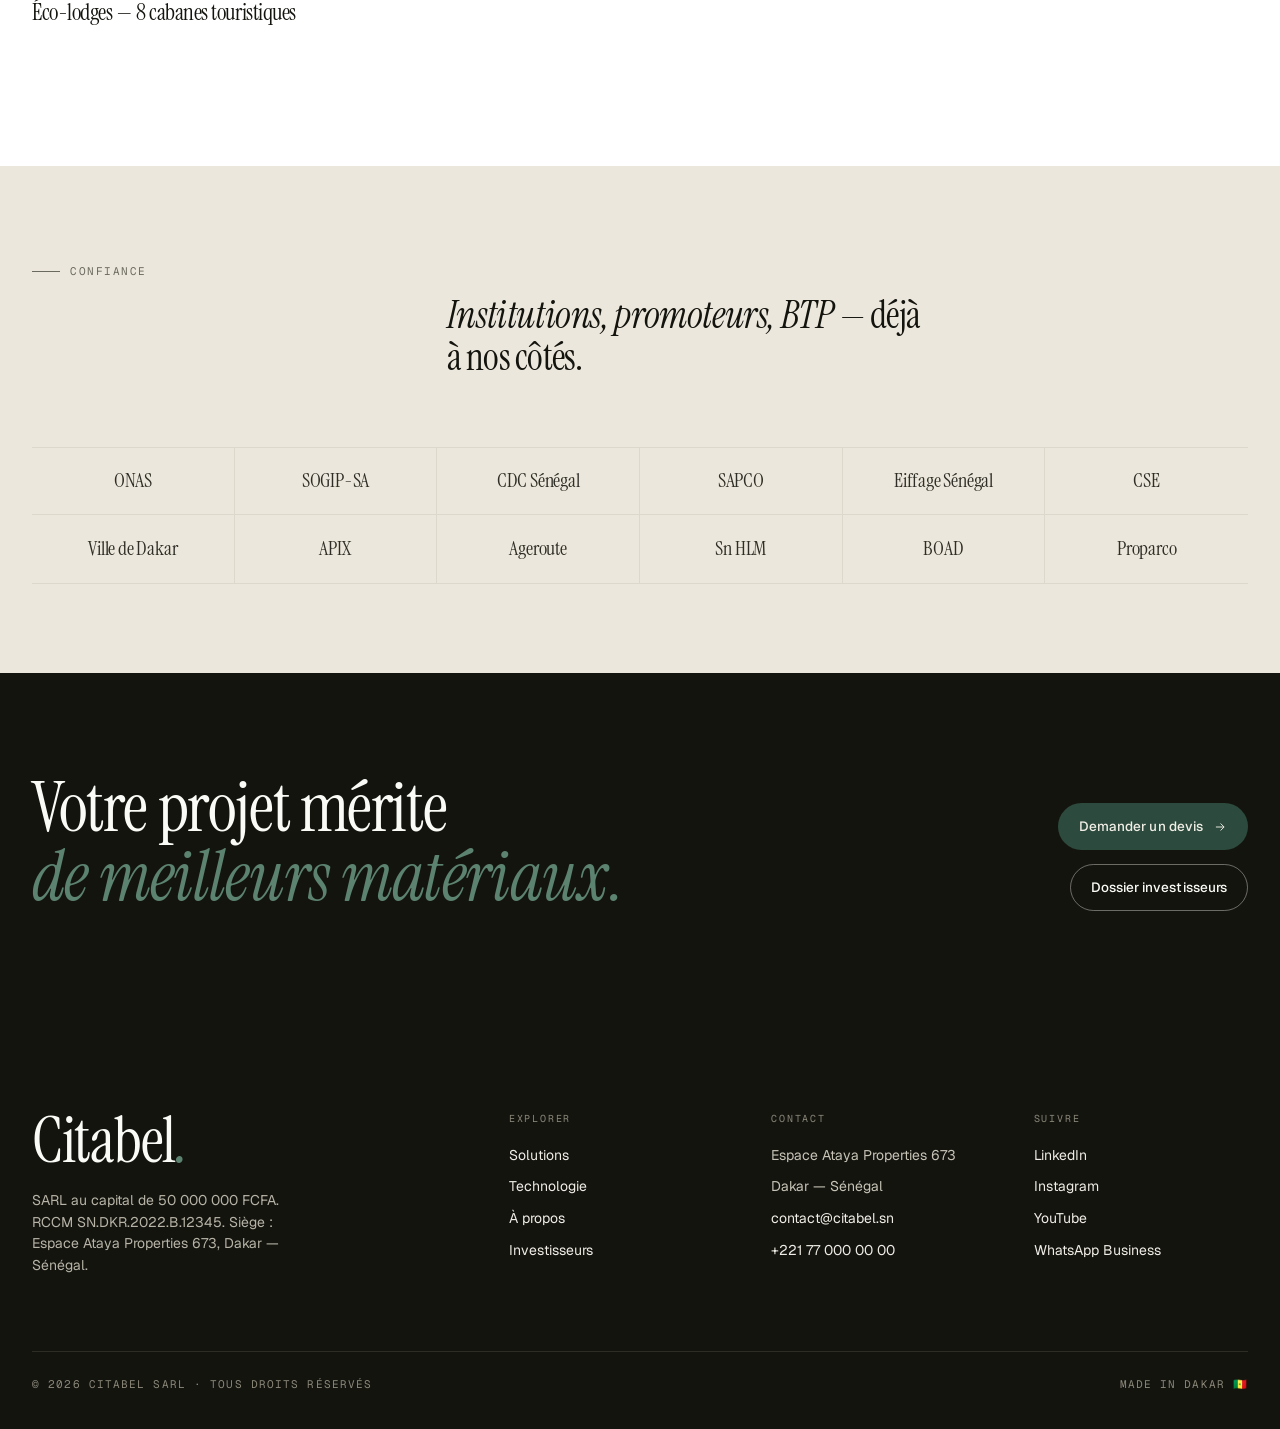
==== commit b7cd89e5: "feat: cinematic hero + text humanization + image integration - Fullscreen 100vh cinematic hero with " ====
--- a/index.html
+++ b/index.html
@@ -90,46 +90,119 @@
 </header>
 
 <!-- ============ HERO ============ -->
-<section class="hero">
-  <div class="wrap">
-    <div class="rv">
-      <span class="eyebrow"><span data-fr="Sénégal · Économie circulaire · Bâti" data-en="Senegal · Circular economy · Built environment">Sénégal · Économie circulaire · Bâti</span></span>
-    </div>
-    <h1 class="hero__title display rv rv-1">
+<style>
+.hero--cinema{
+  position:relative; height:100svh; min-height:620px;
+  overflow:hidden; background:#08080A;
+  display:flex; align-items:center;
+}
+.cinema-track{ position:absolute; inset:0 }
+.cinema-slide{
+  position:absolute; inset:0; opacity:0;
+  transition:opacity 2s cubic-bezier(.4,0,.2,1);
+}
+.cinema-slide--on{ opacity:1 }
+.cinema-slide img{
+  width:100%; height:100%; object-fit:cover; object-position:center;
+  animation:kb 16s ease-in-out forwards; will-change:transform;
+}
+@keyframes kb{ from{transform:scale(1.09)} to{transform:scale(1.01)} }
+.cinema-overlay{
+  position:absolute; inset:0; z-index:1; pointer-events:none;
+  background:
+    linear-gradient(to right, rgba(8,8,10,.80) 0%, rgba(8,8,10,.22) 58%, rgba(8,8,10,.48) 100%),
+    linear-gradient(to top,   rgba(8,8,10,.55) 0%, transparent 40%);
+}
+.cinema-content{
+  position:relative; z-index:2;
+  display:flex; flex-direction:column; align-items:flex-start; gap:24px;
+}
+.cinema-eyebrow{
+  font-family:var(--mono); font-size:11px;
+  letter-spacing:.22em; text-transform:uppercase; color:var(--orange);
+}
+.cinema-title{
+  font-size:clamp(54px,9.5vw,156px);
+  line-height:.91; letter-spacing:-.03em; color:#F5F2EA; max-width:13ch;
+}
+.cinema-title em{ color:var(--green-bright) }
+.cinema-sub{
+  font-size:clamp(15px,1.25vw,18px); color:rgba(245,242,234,.65);
+  line-height:1.68; max-width:44ch;
+}
+.cinema-cta{ display:flex; gap:12px; flex-wrap:wrap }
+.cinema-ghost{ border-color:rgba(245,242,234,.35); color:#F5F2EA }
+.cinema-nav{
+  position:absolute; bottom:36px; left:var(--gutter); z-index:3;
+  display:flex; gap:10px; align-items:center;
+}
+.cinema-dot{
+  height:2px; width:30px; padding:0; border:none;
+  background:rgba(245,242,234,.22); border-radius:2px; cursor:pointer;
+  transition:width .35s var(--ease), background .35s var(--ease);
+}
+.cinema-dot--on{ width:52px; background:var(--orange) }
+.cinema-scroll{
+  position:absolute; right:var(--gutter); bottom:40px; z-index:3;
+  width:1px; height:60px;
+  background:linear-gradient(to bottom, transparent, rgba(245,242,234,.3) 40%, rgba(245,242,234,.3));
+  animation:scrollpulse 2.6s ease-in-out infinite;
+}
+@keyframes scrollpulse{
+  0%,100%{transform:scaleY(0);transform-origin:top}
+  40%{transform:scaleY(1);transform-origin:top}
+  41%{transform-origin:bottom}
+  80%{transform:scaleY(0);transform-origin:bottom}
+}
+@media(max-width:768px){
+  .cinema-title{font-size:clamp(46px,13vw,80px)}
+  .cinema-sub{display:none}
+  .cinema-scroll{display:none}
+}
+</style>
+
+<section class="hero hero--cinema" id="hero" aria-label="CITABEL — Made in Senegal for Africa">
+  <div class="cinema-track" aria-hidden="true">
+    <div class="cinema-slide cinema-slide--on">
+      <img src="/assets/images/tampon-rond-d400.png"
+           alt="Tampon de regard CITABEL ONAS D400, installé à Dakar"
+           loading="eager" fetchpriority="high" />
+    </div>
+    <div class="cinema-slide">
+      <img src="/assets/images/habitat-citabel.png"
+           alt="Logements modulaires CITABEL en briques emboîtables recyclées, Sénégal"
+           loading="lazy" />
+    </div>
+  </div>
+  <div class="cinema-overlay" aria-hidden="true"></div>
+
+  <div class="cinema-content wrap">
+    <div class="cinema-eyebrow rv">
+      <span data-fr="Dakar, Sénégal · Industrie circulaire" data-en="Dakar, Senegal · Circular industry">Dakar, Sénégal · Industrie circulaire</span>
+    </div>
+    <h1 class="cinema-title display rv rv-1">
       <span data-fr="Made in Senegal" data-en="Made in Senegal">Made in Senegal</span><br/>
       <em data-fr="for Africa." data-en="for Africa.">for Africa.</em>
     </h1>
-    <div class="hero__row rv rv-2">
-      <p class="lede">
-        <span data-fr="CITABEL transforme les déchets plastiques en infrastructures et en habitat. Tampons de regards, grilles avaloirs, regards hydrauliques composites — et logements modulaires en briques emboîtables. Fabriqué au Sénégal, conçu pour l'Afrique." data-en="CITABEL turns plastic waste into infrastructure and housing. Composite manhole covers, gully grates, hydraulic chambers — and modular homes built from interlocking recycled bricks. Made in Senegal, engineered for Africa.">
-          CITABEL transforme les déchets plastiques en infrastructures et en habitat. Tampons de regards, grilles avaloirs, regards hydrauliques composites — et logements modulaires en briques emboîtables. Fabriqué au Sénégal, conçu pour l'Afrique.
-        </span>
-      </p>
-      <div style="display:flex; gap:12px; flex-wrap:wrap; justify-content:flex-end">
-        <a class="btn btn--primary" href="solutions.html">
-          <span data-fr="Découvrir nos solutions" data-en="Explore solutions">Découvrir nos solutions</span>
-          <svg viewBox="0 0 24 24" fill="none"><path d="M5 12h14M13 6l6 6-6 6" stroke="currentColor" stroke-width="1.6"/></svg>
-        </a>
-        <a class="btn btn--ghost" href="contact.html#devis"><span data-fr="Demander un devis" data-en="Request a quote">Demander un devis</span></a>
-      </div>
-    </div>
-
-    <div class="hero__visual rv rv-3" data-hero>
-      <!-- visual injected by site.js -->
-    </div>
-    <div class="hero__visual-wrap" style="position:relative">
-      <div class="hero__overlay">
-        <div>
-          <span class="kicker" data-fr="Site n°01 / Dakar" data-en="Plant n°01 / Dakar">Site n°01 / Dakar</span>
-          <h3 class="display" data-fr="Une usine. Trois lignes de production. Une ambition continentale." data-en="One plant. Three production lines. A continental ambition.">Une usine. Trois lignes de production. Une ambition continentale.</h3>
-        </div>
-        <div class="hero__meta">
-          14° 41′ N · 17° 26′ W<br/>
-          <span data-fr="Mise en service 2024" data-en="Commissioned 2024">Mise en service 2024</span>
-        </div>
-      </div>
-    </div>
-  </div>
+    <p class="cinema-sub rv rv-2">
+      <span data-fr="Du polymère recyclé aux infrastructures urbaines et au logement. Tampons de regards, grilles avaloirs, systèmes de drainage, maisons emboîtables — tout conçu et fabriqué à Dakar." data-en="From recycled polymer to urban infrastructure and modular housing. Manhole covers, gully grates, drainage systems, interlocking homes — all designed and manufactured in Dakar.">Du polymère recyclé aux infrastructures urbaines et au logement. Tampons de regards, grilles avaloirs, systèmes de drainage, maisons emboîtables — tout conçu et fabriqué à Dakar.</span>
+    </p>
+    <div class="cinema-cta rv rv-3">
+      <a class="btn btn--primary" href="solutions.html">
+        <span data-fr="Nos produits" data-en="Our products">Nos produits</span>
+        <svg viewBox="0 0 24 24" fill="none"><path d="M5 12h14M13 6l6 6-6 6" stroke="currentColor" stroke-width="1.6"/></svg>
+      </a>
+      <a class="btn btn--ghost cinema-ghost" href="contact.html#devis">
+        <span data-fr="Demander un devis" data-en="Request a quote">Demander un devis</span>
+      </a>
+    </div>
+  </div>
+
+  <div class="cinema-nav" role="group" aria-label="Navigation diaporama">
+    <button class="cinema-dot cinema-dot--on" data-slide="0" aria-label="Image 1 — Tampon de regard"></button>
+    <button class="cinema-dot" data-slide="1" aria-label="Image 2 — Logements modulaires"></button>
+  </div>
+  <div class="cinema-scroll" aria-hidden="true"></div>
 </section>
 
 <!-- ============ BRIEF / INTRO ============ -->
@@ -141,9 +214,8 @@
       </div>
       <div class="col-span-8 rv rv-1">
         <p class="display" style="font-size: clamp(28px, 3.4vw, 56px); line-height:1.05; max-width: 22ch">
-          <span data-fr="Nous ne fabriquons pas des produits. Nous fabriquons des" data-en="We don't make products. We make">Nous ne fabriquons pas des produits. Nous fabriquons des</span>
-          <em data-fr="boucles fermées" data-en="closed loops">boucles fermées</em>
-          <span data-fr=" : déchets → matière → infrastructure → ville." data-en=": waste → matter → infrastructure → city.">&nbsp;: déchets → matière → infrastructure → ville.</span>
+          <span data-fr="La matière première de CITABEL, c'est un problème à résoudre. Le plastique usagé, collecté, fondu, moulé — devient une" data-en="CITABEL's raw material is a problem to be solved. Waste plastic, collected, melted, moulded — becomes a">La matière première de CITABEL, c'est un problème à résoudre. Le plastique usagé, collecté, fondu, moulé — devient une</span>
+          <em data-fr="infrastructure certifiée." data-en="certified infrastructure.">infrastructure certifiée.</em>
         </p>
       </div>
     </div>
@@ -154,7 +226,7 @@
 <section style="border-top: 1px solid var(--line); border-bottom: 1px solid var(--line); background: var(--bg-warm)">
   <div class="marquee__row">
     <div class="marquee" aria-hidden="true">
-      <span class="kicker">★ Made in Senegal</span><span class="kicker">Recycled Polymer Composites</span><span class="kicker">Modular Architecture</span><span class="kicker">ISO 1083 — Mechanical Class D400</span><span class="kicker">Carbon-negative process</span><span class="kicker">★ Made in Senegal</span><span class="kicker">Recycled Polymer Composites</span><span class="kicker">Modular Architecture</span><span class="kicker">ISO 1083 — Mechanical Class D400</span><span class="kicker">Carbon-negative process</span>
+      <span class="kicker">CITABEL SARL · Dakar</span><span class="kicker">EN 124-5 · Classe D400</span><span class="kicker">Composite SMC recyclé</span><span class="kicker">ONAS · AGEROUTE · Eiffage</span><span class="kicker">Zéro additif · Zéro rejet</span><span class="kicker">★ Made in Senegal for Africa</span><span class="kicker">Logements modulaires sans mortier</span><span class="kicker">Certification indépendante 2024</span><span class="kicker">CITABEL SARL · Dakar</span><span class="kicker">EN 124-5 · Classe D400</span><span class="kicker">Composite SMC recyclé</span><span class="kicker">ONAS · AGEROUTE · Eiffage</span><span class="kicker">Zéro additif · Zéro rejet</span><span class="kicker">★ Made in Senegal for Africa</span><span class="kicker">Logements modulaires sans mortier</span><span class="kicker">Certification indépendante 2024</span>
     </div>
   </div>
 </section>
@@ -188,8 +260,8 @@
         <div class="card__body">
           <span class="card__num">01 — <span data-fr="Voirie &amp; assainissement" data-en="Roads &amp; drainage">Voirie &amp; assainissement</span></span>
           <h3 class="card__title display"><em data-fr="Tampons" data-en="Manhole">Tampons</em> <span data-fr="composites, grilles avaloirs, regards hydrauliques." data-en="composite covers, gully grates, hydraulic chambers.">composites, grilles avaloirs, regards hydrauliques.</span></h3>
-          <p class="card__desc" data-fr="Plus légers que la fonte, insensibles à la corrosion et au vol. Classes A15 à D400. Posés à Dakar, Thiès, Saint-Louis." data-en="Lighter than cast iron, immune to corrosion and theft. Classes A15 to D400. Installed in Dakar, Thiès, Saint-Louis.">
-            Plus légers que la fonte, insensibles à la corrosion et au vol. Classes A15 à D400. Posés à Dakar, Thiès, Saint-Louis.
+          <p class="card__desc" data-fr="Plus légers que la fonte, sans valeur marchande pour les voleurs, insensibles à la corrosion. Certifiés EN 124-5, classes A15 à D400. Posés sur les principaux axes de Dakar, Thiès et Saint-Louis." data-en="Lighter than cast iron, with no scrap value, immune to corrosion. EN 124-5 certified, classes A15 to D400. Installed on the main road networks of Dakar, Thiès and Saint-Louis.">
+            Plus légers que la fonte, sans valeur marchande pour les voleurs, insensibles à la corrosion. Certifiés EN 124-5, classes A15 à D400. Posés sur les principaux axes de Dakar, Thiès et Saint-Louis.
           </p>
           <div style="margin-top: 12px" class="btn btn--text"><span data-fr="Voir les produits" data-en="See products">Voir les produits</span><svg viewBox="0 0 24 24" fill="none"><path d="M5 12h14M13 6l6 6-6 6" stroke="currentColor" stroke-width="1.6"/></svg></div>
         </div>
@@ -197,25 +269,16 @@
 
       <a class="card col-span-6 rv rv-2" href="solutions.html#habitat" style="text-decoration:none; color:inherit">
         <div class="card__media">
-          <div class="ph ph--forest" data-label="02 / Habitat">
-            <svg viewBox="0 0 400 300" style="width:90%;height:90%;position:relative;z-index:1" aria-hidden="true">
-              <g stroke="rgba(240,237,227,.55)" stroke-width="1" fill="rgba(240,237,227,.06)">
-                <path d="M60 180 L200 110 L340 180 L200 250 Z"/>
-                <path d="M60 180 L60 220 L200 290 L200 250"/>
-                <path d="M340 180 L340 220 L200 290 L200 250"/>
-              </g>
-              <g stroke="rgba(240,237,227,.4)" stroke-width=".5" fill="none">
-                <path d="M100 175 L240 105 M140 165 L280 95 M180 155 L320 85 M120 195 L260 125 M160 185 L300 115 M200 175 L340 105"/>
-              </g>
-              <text x="200" y="280" text-anchor="middle" font-family="Geist Mono" font-size="9" letter-spacing="2" fill="rgba(240,237,227,.7)">MODULAR · INTERLOCKING · ZERO MORTAR</text>
-            </svg>
-          </div>
+          <img class="card__photo"
+               src="/assets/images/habitat-citabel.png"
+               alt="Logements modulaires CITABEL en briques emboîtables recyclées, développement immobilier durable au Sénégal"
+               loading="lazy" />
         </div>
         <div class="card__body">
           <span class="card__num">02 — <span data-fr="Architecture modulaire" data-en="Modular architecture">Architecture modulaire</span></span>
-          <h3 class="card__title display"><em data-fr="Logements" data-en="Modular">Logements</em> <span data-fr="modulaires en briques emboîtables recyclées." data-en="housing built from interlocking recycled bricks.">modulaires en briques emboîtables recyclées.</span></h3>
-          <p class="card__desc" data-fr="Sans mortier, montés en quelques jours, isolés naturellement. Pour le social, l'urgence, l'éducation et le tourisme rural." data-en="Mortar-free, assembled in days, naturally insulated. For social housing, emergency shelter, schools and rural tourism.">
-            Sans mortier, montés en quelques jours, isolés naturellement. Pour le social, l'urgence, l'éducation et le tourisme rural.
+          <h3 class="card__title display"><em data-fr="Logements" data-en="Modular">Logements</em> <span data-fr="modulaires en briques emboîtables." data-en="housing in interlocking bricks.">modulaires en briques emboîtables.</span></h3>
+          <p class="card__desc" data-fr="Briques sans mortier, pose en quelques jours, isolation thermique naturelle. Une réponse concrète aux besoins de logement abordable, durable et rapide à construire." data-en="Mortar-free bricks, installation in days, natural thermal insulation. A practical answer to the need for affordable, durable, fast-to-build housing.">
+            Briques sans mortier, pose en quelques jours, isolation thermique naturelle. Une réponse concrète aux besoins de logement abordable, durable et rapide à construire.
           </p>
           <div style="margin-top: 12px" class="btn btn--text"><span data-fr="Découvrir l'habitat" data-en="Explore housing">Découvrir l'habitat</span><svg viewBox="0 0 24 24" fill="none"><path d="M5 12h14M13 6l6 6-6 6" stroke="currentColor" stroke-width="1.6"/></svg></div>
         </div>
@@ -249,7 +312,7 @@
         <div class="stat">
           <div class="stat__num"><em data-count="3200" data-suffix="">0</em></div>
           <div class="stat__label" data-fr="Tampons posés" data-en="Covers installed">Tampons posés</div>
-          <p class="stat__desc" data-fr="Sur les voiries de Dakar, Diamniadio, Thiès, Mbour, Saint-Louis et bientôt Abidjan." data-en="Across the road networks of Dakar, Diamniadio, Thiès, Mbour, Saint-Louis — and soon Abidjan.">Sur les voiries de Dakar, Diamniadio, Thiès, Mbour, Saint-Louis et bientôt Abidjan.</p>
+          <p class="stat__desc" data-fr="Sur les axes urbains de Dakar, Diamniadio, Thiès, Mbour et Saint-Louis." data-en="On the urban road networks of Dakar, Diamniadio, Thiès, Mbour and Saint-Louis.">Sur les axes urbains de Dakar, Diamniadio, Thiès, Mbour et Saint-Louis.</p>
         </div>
       </div>
       <div class="col-span-4 rv rv-2">
@@ -276,8 +339,8 @@
       <div class="col-span-4 rv rv-5">
         <div class="stat">
           <div class="stat__num"><em data-count="14" data-suffix="">0</em></div>
-          <div class="stat__label" data-fr="Pays cibles 2030" data-en="Target countries 2030">Pays cibles 2030</div>
-          <p class="stat__desc" data-fr="CEDEAO + Maroc + RDC. Stratégie de licence usine-locale, brique-locale." data-en="ECOWAS + Morocco + DRC. Local-plant, local-brick licensing strategy.">CEDEAO + Maroc + RDC. Stratégie de licence usine-locale, brique-locale.</p>
+          <div class="stat__label" data-fr="Clients institutionnels" data-en="Institutional clients">Clients institutionnels</div>
+          <p class="stat__desc" data-fr="ONAS, AGEROUTE, Eiffage Sénégal, Ville de Dakar — parmi nos principaux donneurs d'ordre." data-en="ONAS, AGEROUTE, Eiffage Senegal, City of Dakar — among our main institutional clients.">ONAS, AGEROUTE, Eiffage Sénégal, Ville de Dakar — parmi nos principaux donneurs d'ordre.</p>
         </div>
       </div>
     </div>
@@ -296,11 +359,11 @@
         </h2>
       </div>
       <div class="col-span-5 col-start-8 rv rv-1">
-        <p class="lede" style="color: #C7C4B7" data-fr="Collecte informelle, tri spectroscopique, broyage, fusion à 230 °C, moulage haute pression. Une matière homogène, dense, traçable — certifiée pour la voirie comme pour l'habitat." data-en="Informal collection, spectroscopic sorting, shredding, fusion at 230 °C, high-pressure moulding. A homogeneous, dense, traceable matter — certified for roads as for housing.">
-          Collecte informelle, tri spectroscopique, broyage, fusion à 230 °C, moulage haute pression. Une matière homogène, dense, traçable — certifiée pour la voirie comme pour l'habitat.
+        <p class="lede" style="color: #C7C4B7" data-fr="Collecte locale, tri spectroscopique, broyage, fusion à 230 °C, moulage haute pression. Cinq étapes suffisent à produire une matière homogène, dense et traçable — certifiée pour la voirie comme pour le bâti." data-en="Local collection, spectroscopic sorting, shredding, fusion at 230 °C, high-pressure moulding. Five steps to produce a homogeneous, dense, traceable material — certified for roads and buildings alike.">
+          Collecte locale, tri spectroscopique, broyage, fusion à 230 °C, moulage haute pression. Cinq étapes suffisent à produire une matière homogène, dense et traçable — certifiée pour la voirie comme pour le bâti.
         </p>
         <a class="btn btn--ghost" style="margin-top: 24px; border-color: rgba(240,237,227,.4); color: #FAFAF6" href="technology.html">
-          <span data-fr="Plonger dans la technologie" data-en="Dive into the technology">Plonger dans la technologie</span>
+          <span data-fr="Notre procédé en détail" data-en="Our process in detail">Notre procédé en détail</span>
           <svg viewBox="0 0 24 24" fill="none"><path d="M5 12h14M13 6l6 6-6 6" stroke="currentColor" stroke-width="1.6"/></svg>
         </a>
       </div>
@@ -513,8 +576,8 @@
     <div class="grid-12" style="align-items:end">
       <div class="col-span-8 rv">
         <h2 class="display" style="font-size: clamp(40px, 5.5vw, 96px); line-height: .98; color: #FAFAF6">
-          <span data-fr="Construire le prochain" data-en="Build the next">Construire le prochain</span><br/>
-          <em style="color: var(--green-bright)" data-fr="kilomètre de ville." data-en="kilometre of city.">kilomètre de ville.</em>
+          <span data-fr="Votre projet mérite" data-en="Your project deserves">Votre projet mérite</span><br/>
+          <em style="color: var(--green-bright)" data-fr="de meilleurs matériaux." data-en="better materials.">de meilleurs matériaux.</em>
         </h2>
       </div>
       <div class="col-span-4 rv rv-1" style="display:flex; flex-direction:column; align-items:flex-end; gap:14px">
@@ -578,5 +641,27 @@
 </footer>
 
 <script src="assets/site.js"></script>
+<script>
+/* Cinematic hero slideshow */
+(function(){
+  var track = document.querySelector('.cinema-track');
+  if (!track) return;
+  var slides = track.querySelectorAll('.cinema-slide');
+  var dots   = document.querySelectorAll('.cinema-dot');
+  var cur = 0, timer;
+  function goTo(i){
+    slides[cur].classList.remove('cinema-slide--on');
+    dots[cur] && dots[cur].classList.remove('cinema-dot--on');
+    cur = i;
+    var img = slides[cur].querySelector('img');
+    if(img){ var f=img.cloneNode(true); img.parentNode.replaceChild(f,img); }
+    slides[cur].classList.add('cinema-slide--on');
+    dots[cur] && dots[cur].classList.add('cinema-dot--on');
+  }
+  function arm(){ clearInterval(timer); timer = setInterval(function(){ goTo((cur+1)%slides.length); }, 9000); }
+  dots.forEach(function(d,i){ d.addEventListener('click', function(){ goTo(i); arm(); }); });
+  arm();
+})();
+</script>
 </body>
 </html>
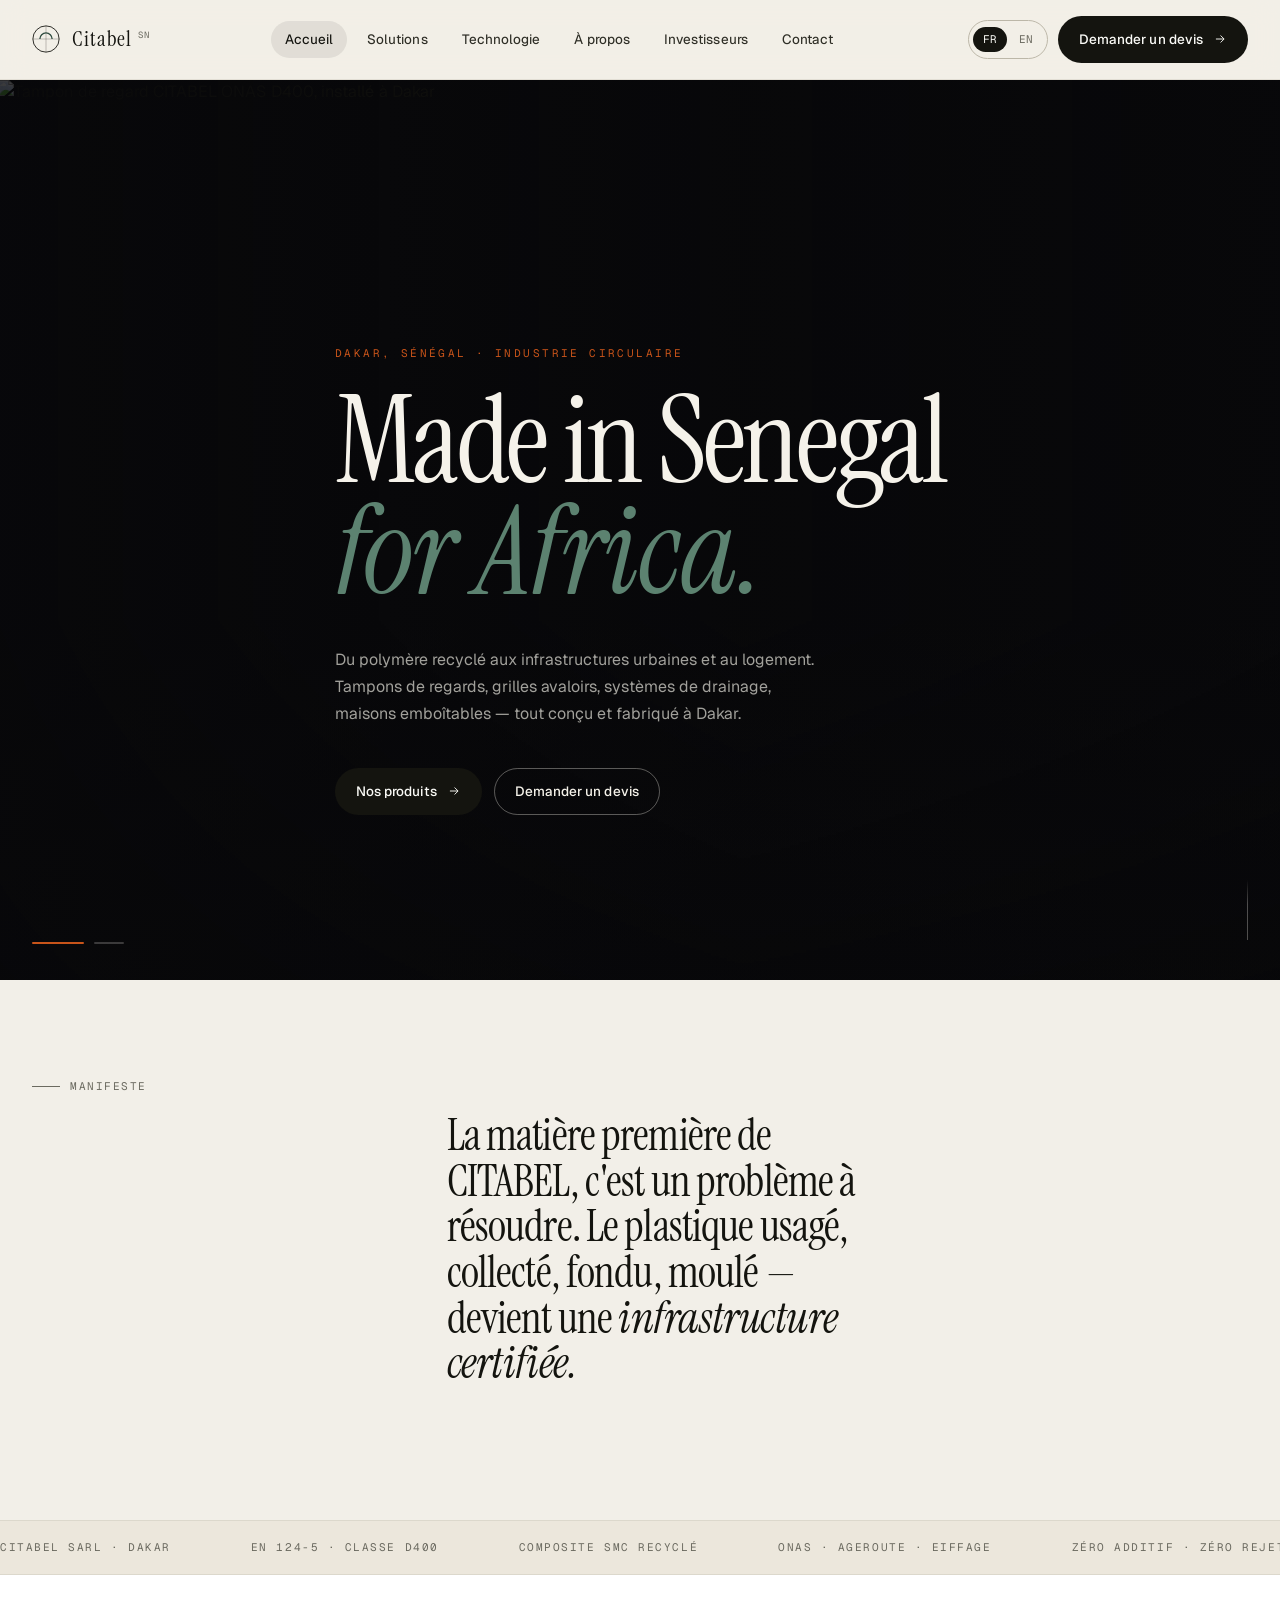
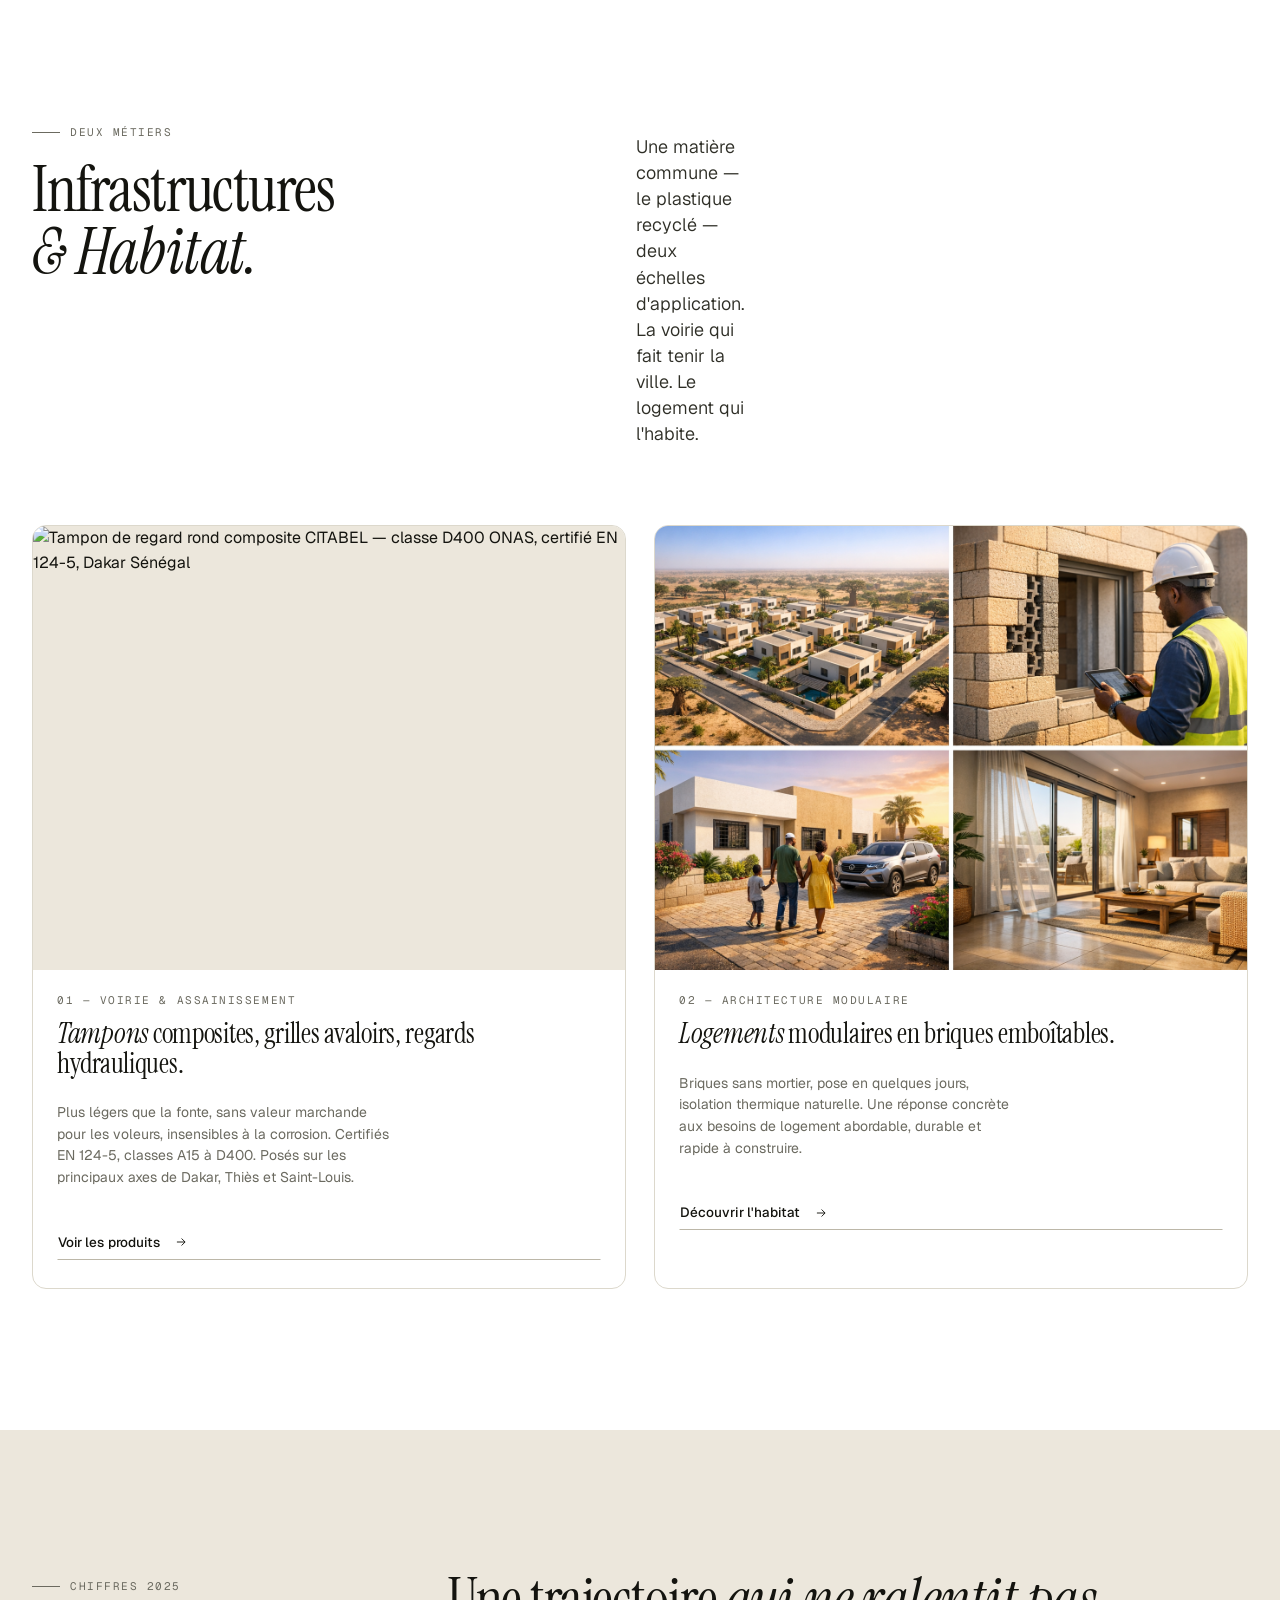
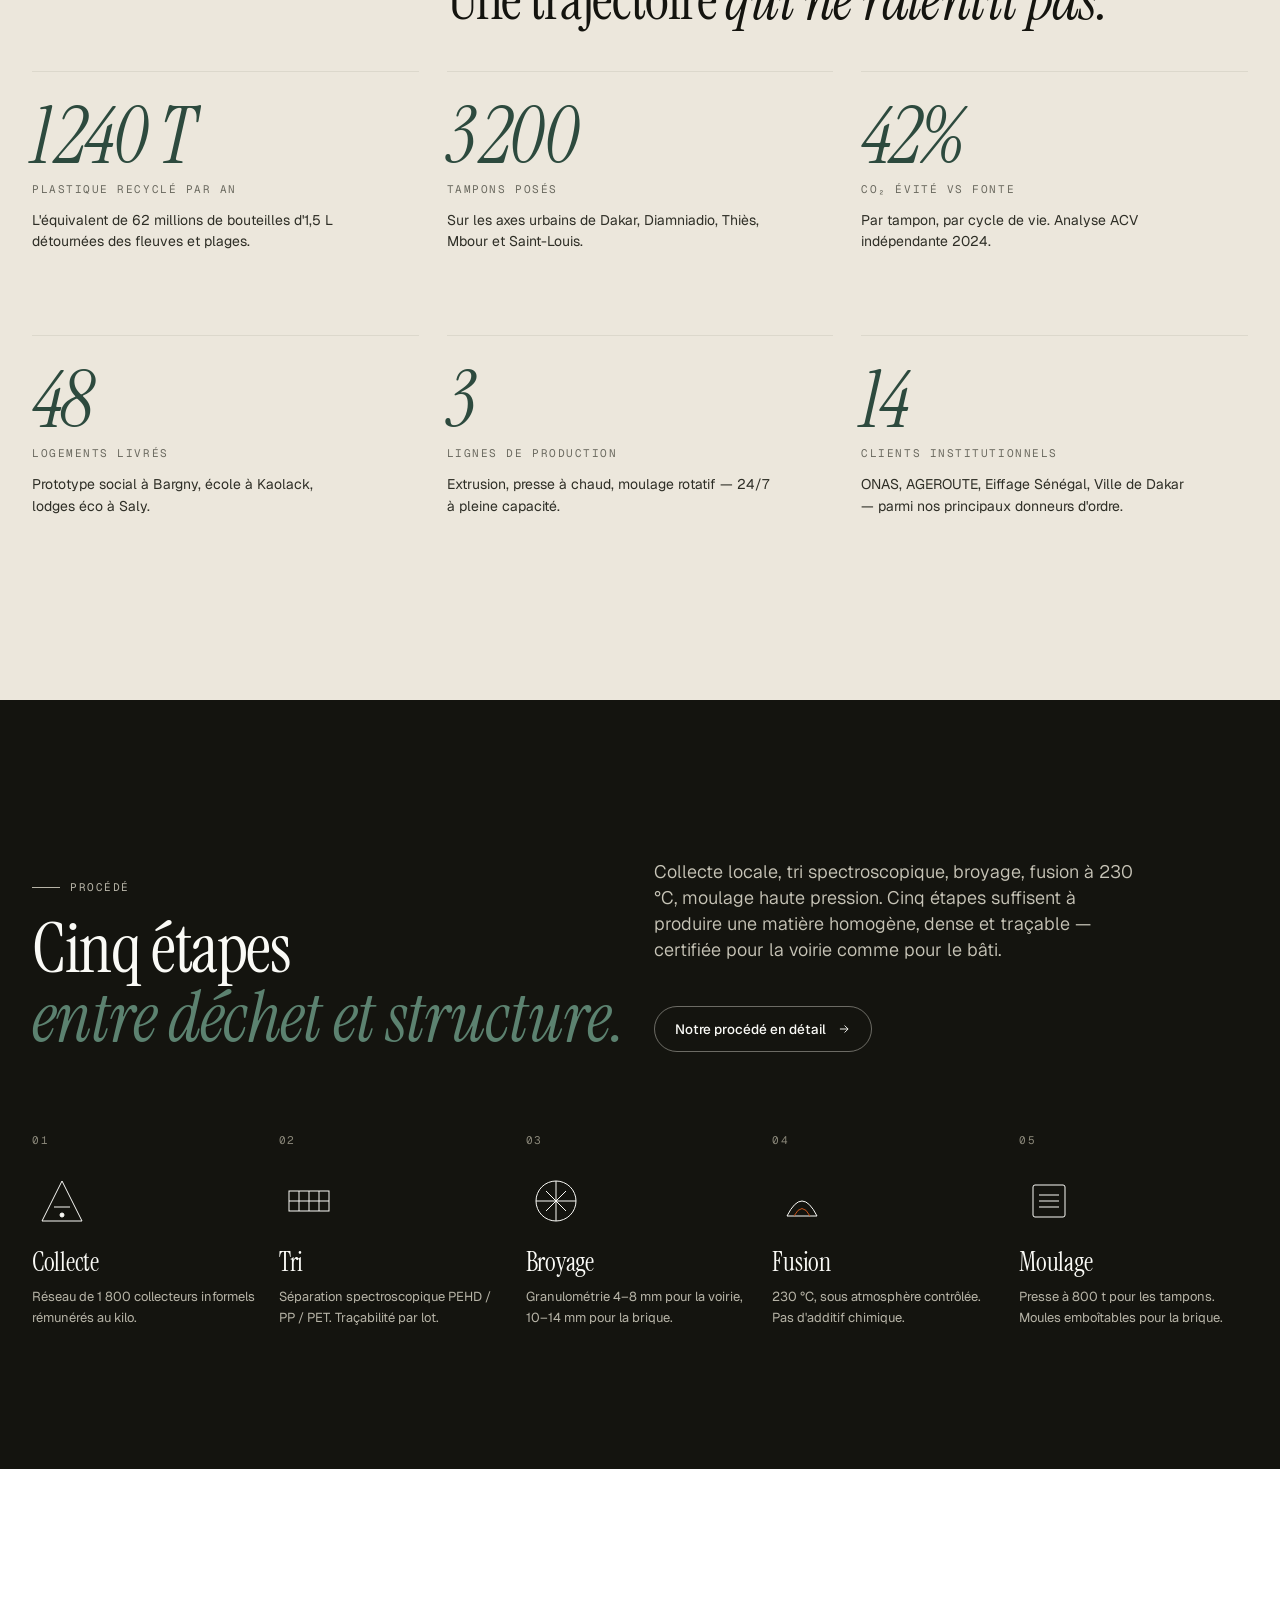
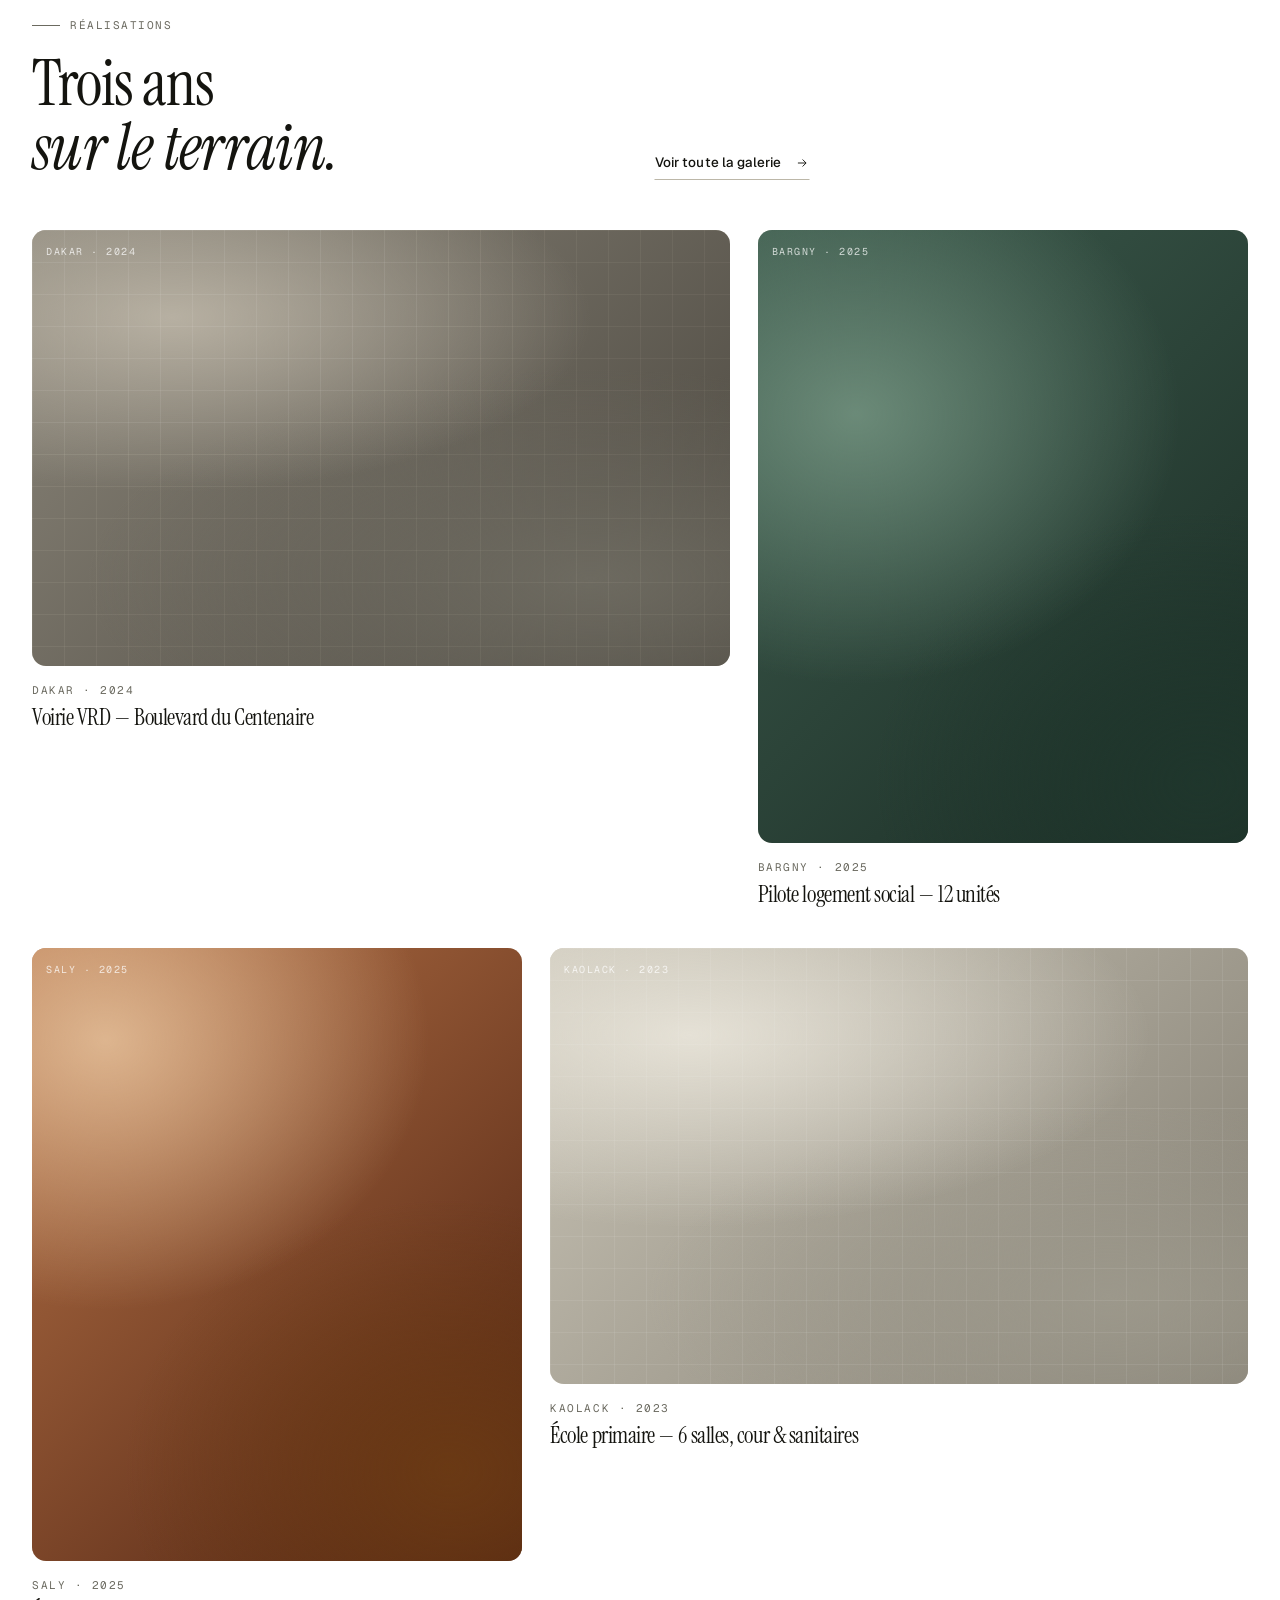
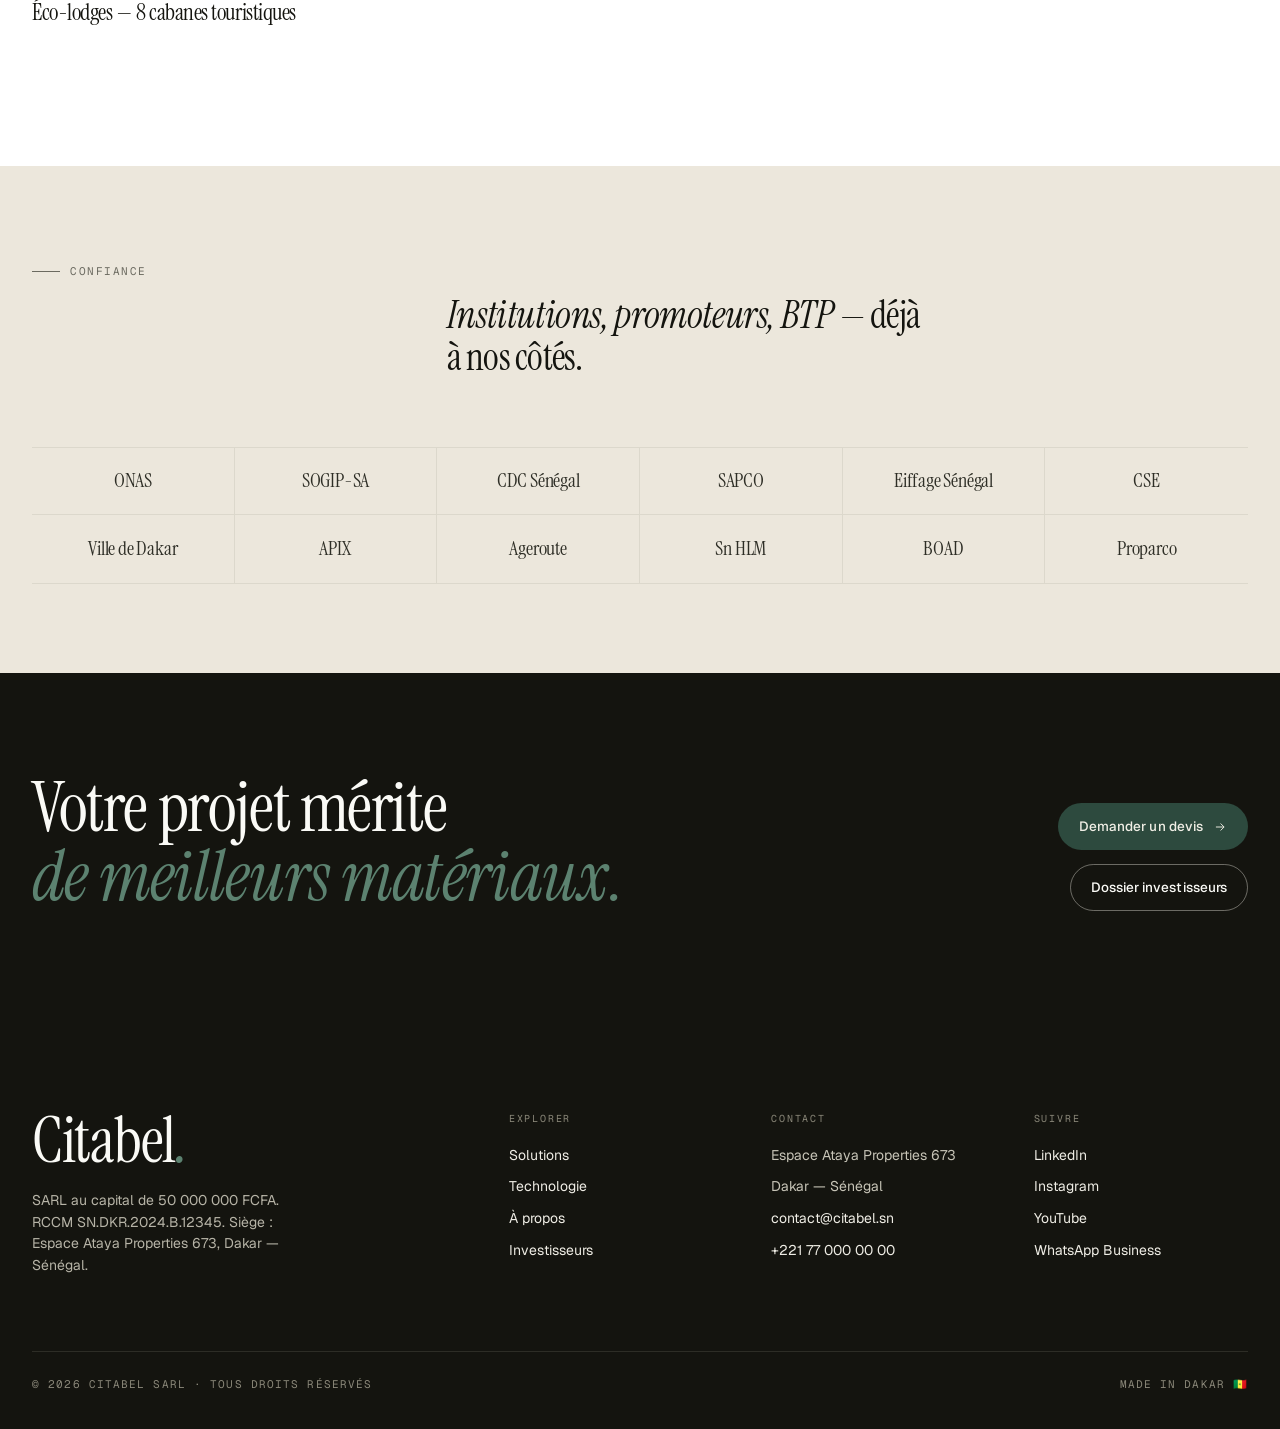
==== commit 73ed0cc8: "fix: update phone number, founding year, and history timeline - contact.html: phone +221 33 843 43 9" ====
--- a/index.html
+++ b/index.html
@@ -600,8 +600,8 @@
       <div>
         <div class="foot__brand">Citabel<em>.</em></div>
         <p style="max-width: 32ch; margin-top: 18px; color: #B7B4A7; font-size: 14px">
-          <span data-fr="SARL au capital de 50 000 000 FCFA. RCCM SN.DKR.2022.B.12345. Siège : Espace Ataya Properties 673, Dakar — Sénégal." data-en="SARL with capital of 50,000,000 FCFA. RCCM SN.DKR.2022.B.12345. Headquarters: Espace Ataya Properties 673, Dakar — Senegal.">
-            SARL au capital de 50 000 000 FCFA. RCCM SN.DKR.2022.B.12345. Siège : Espace Ataya Properties 673, Dakar — Sénégal.
+          <span data-fr="SARL au capital de 50 000 000 FCFA. RCCM SN.DKR.2024.B.12345. Siège : Espace Ataya Properties 673, Dakar — Sénégal." data-en="SARL with capital of 50,000,000 FCFA. RCCM SN.DKR.2024.B.12345. Headquarters: Espace Ataya Properties 673, Dakar — Senegal.">
+            SARL au capital de 50 000 000 FCFA. RCCM SN.DKR.2024.B.12345. Siège : Espace Ataya Properties 673, Dakar — Sénégal.
           </span>
         </p>
       </div>
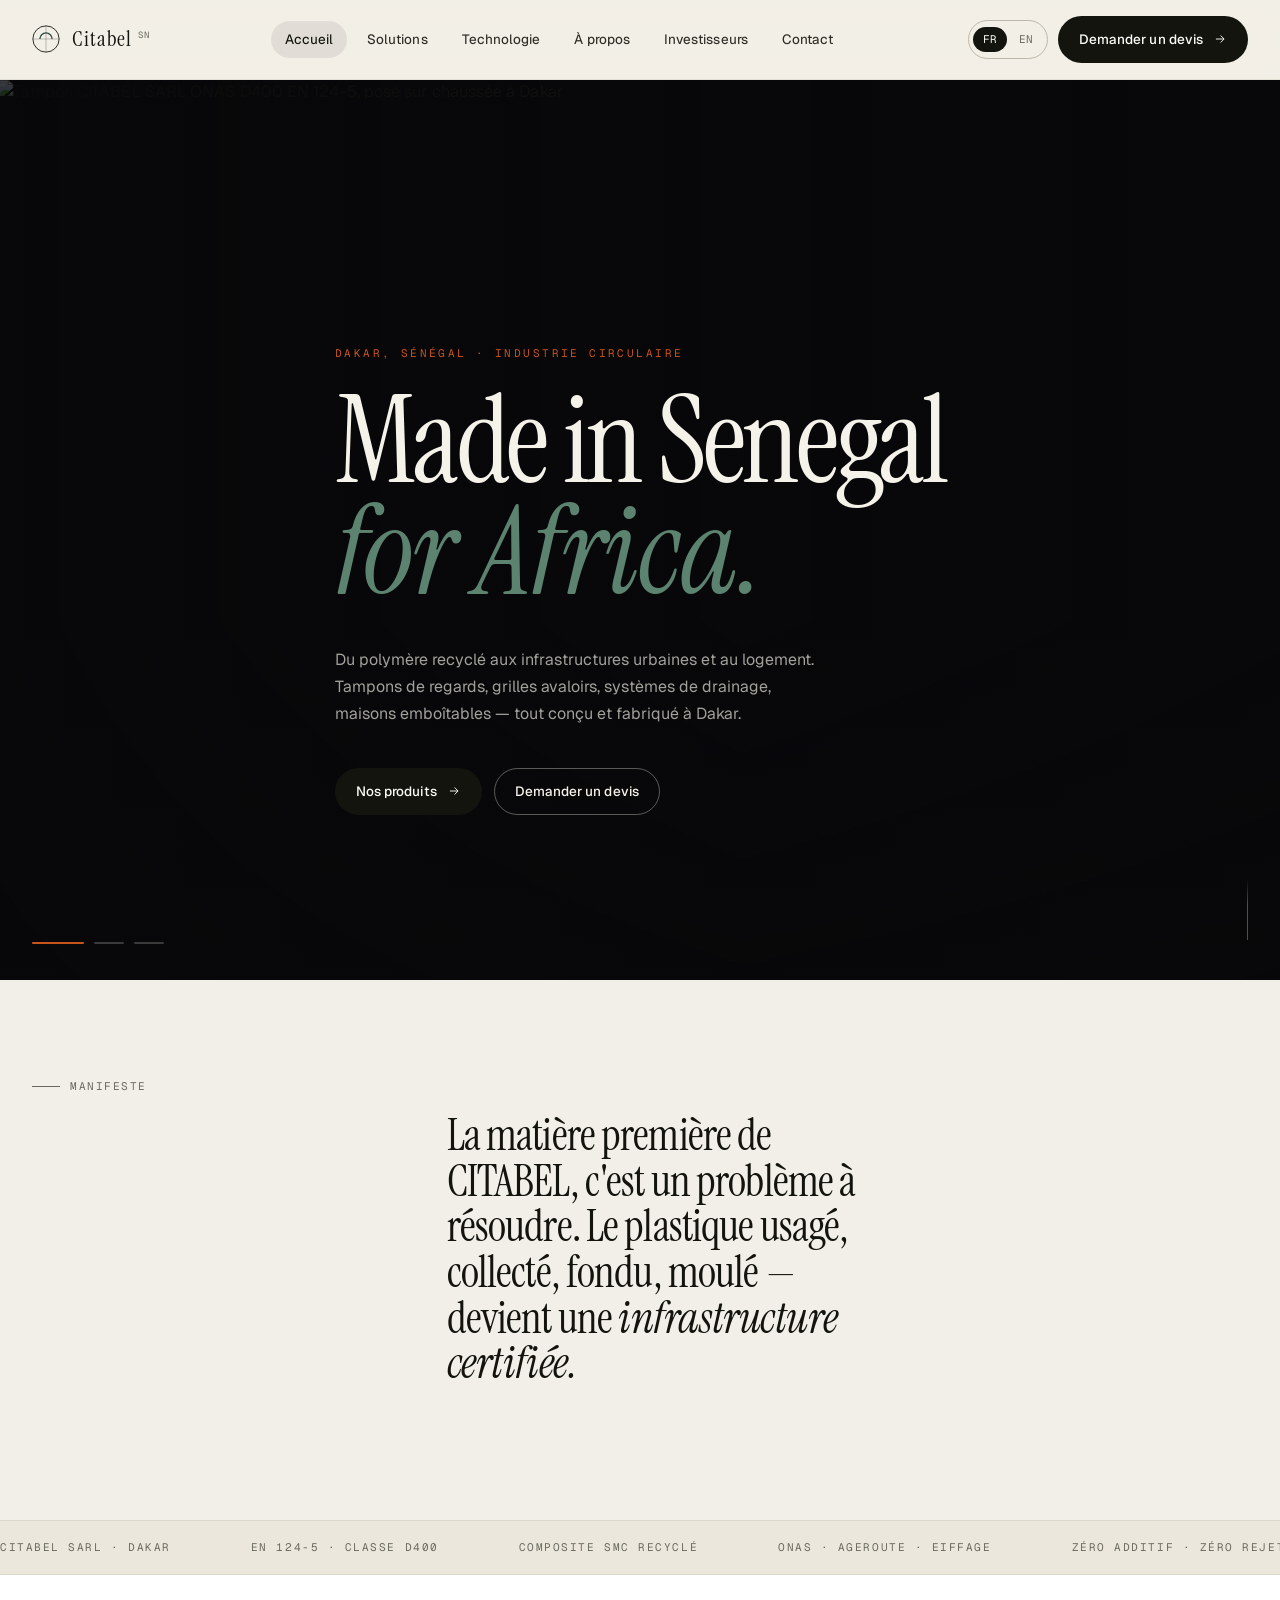
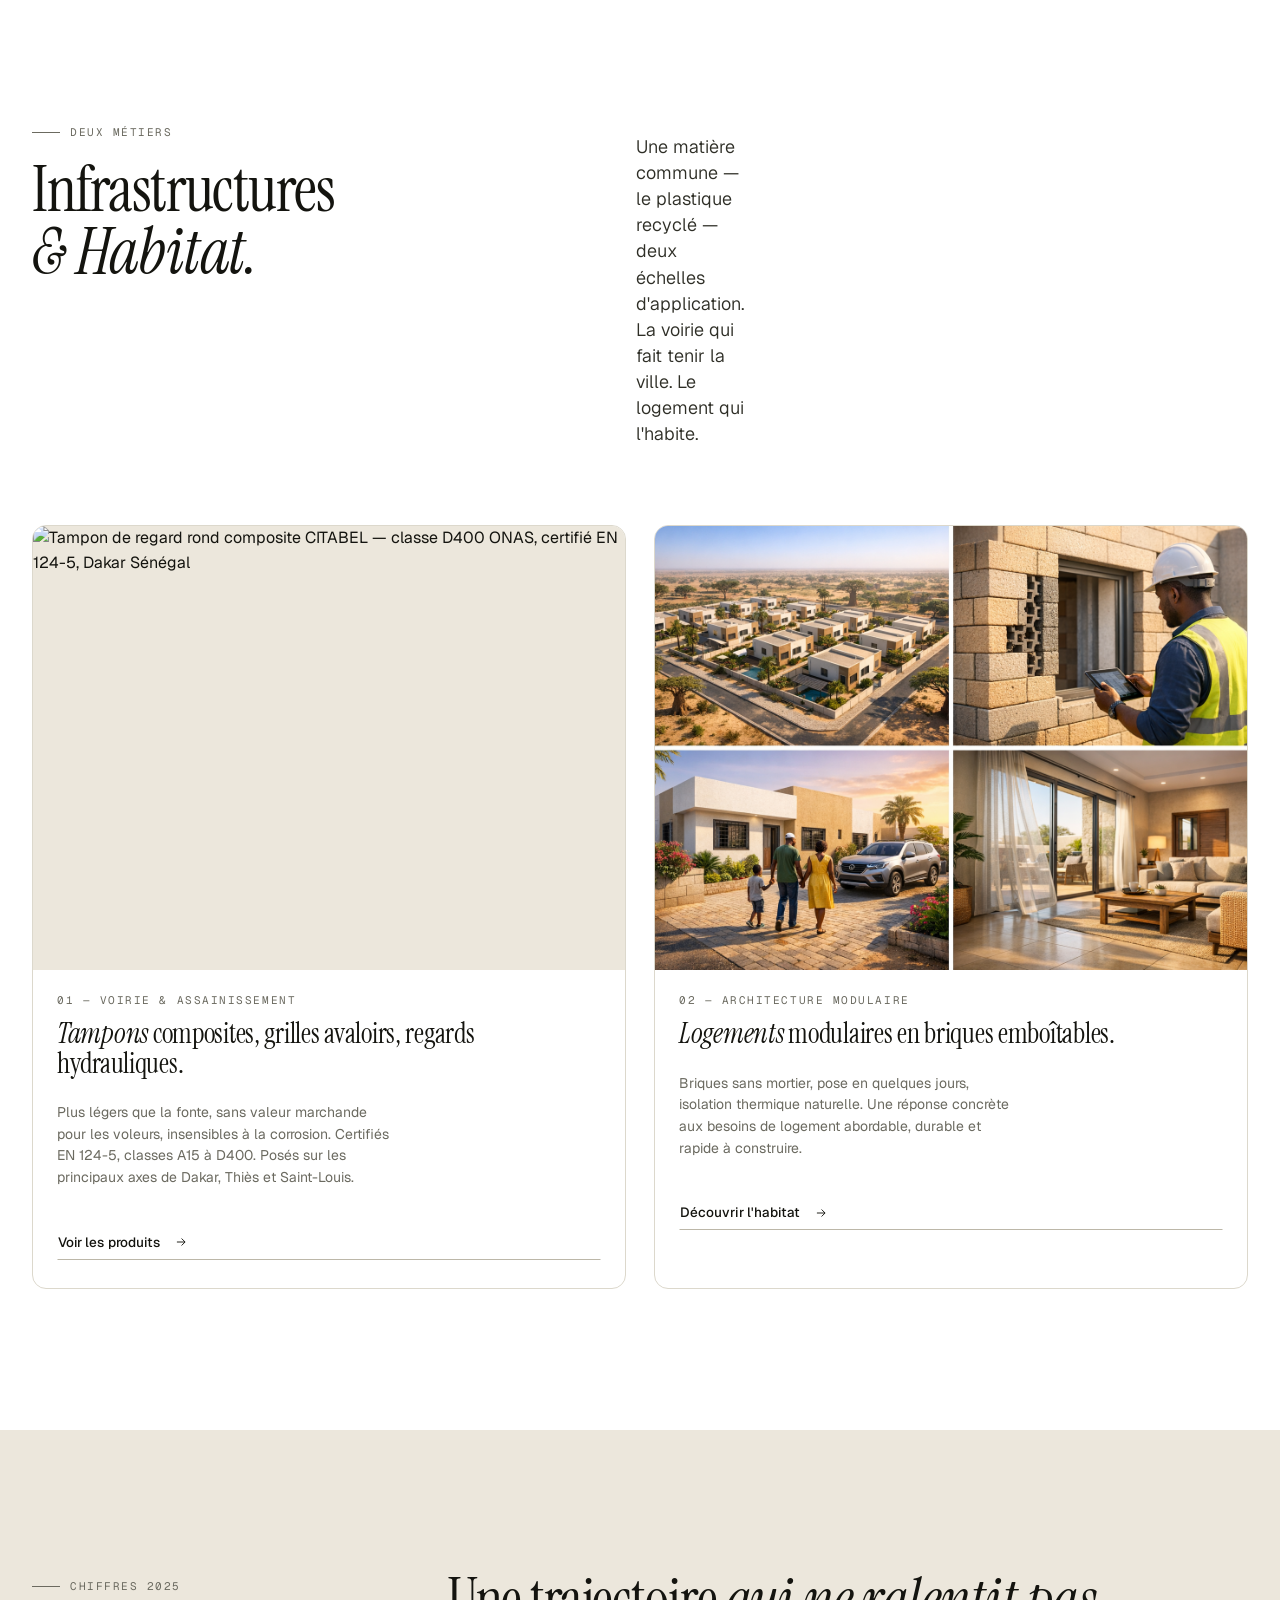
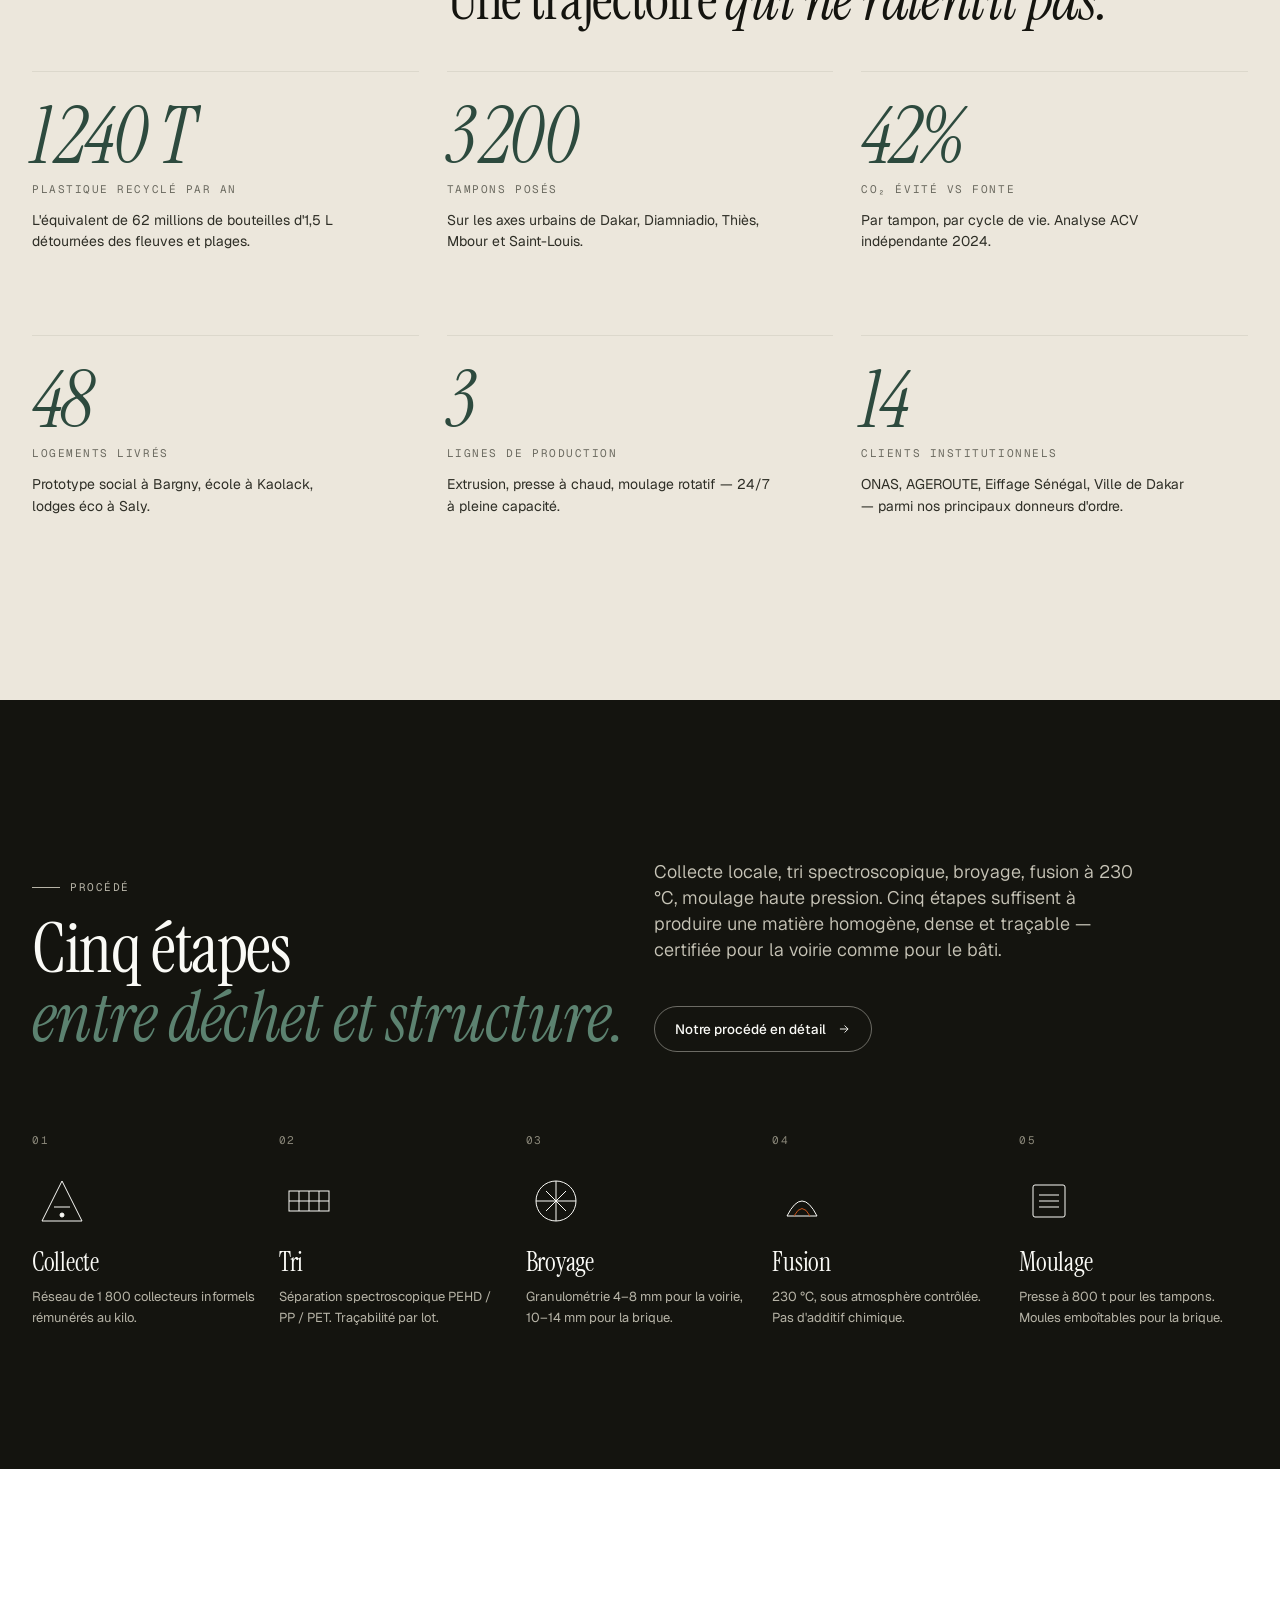
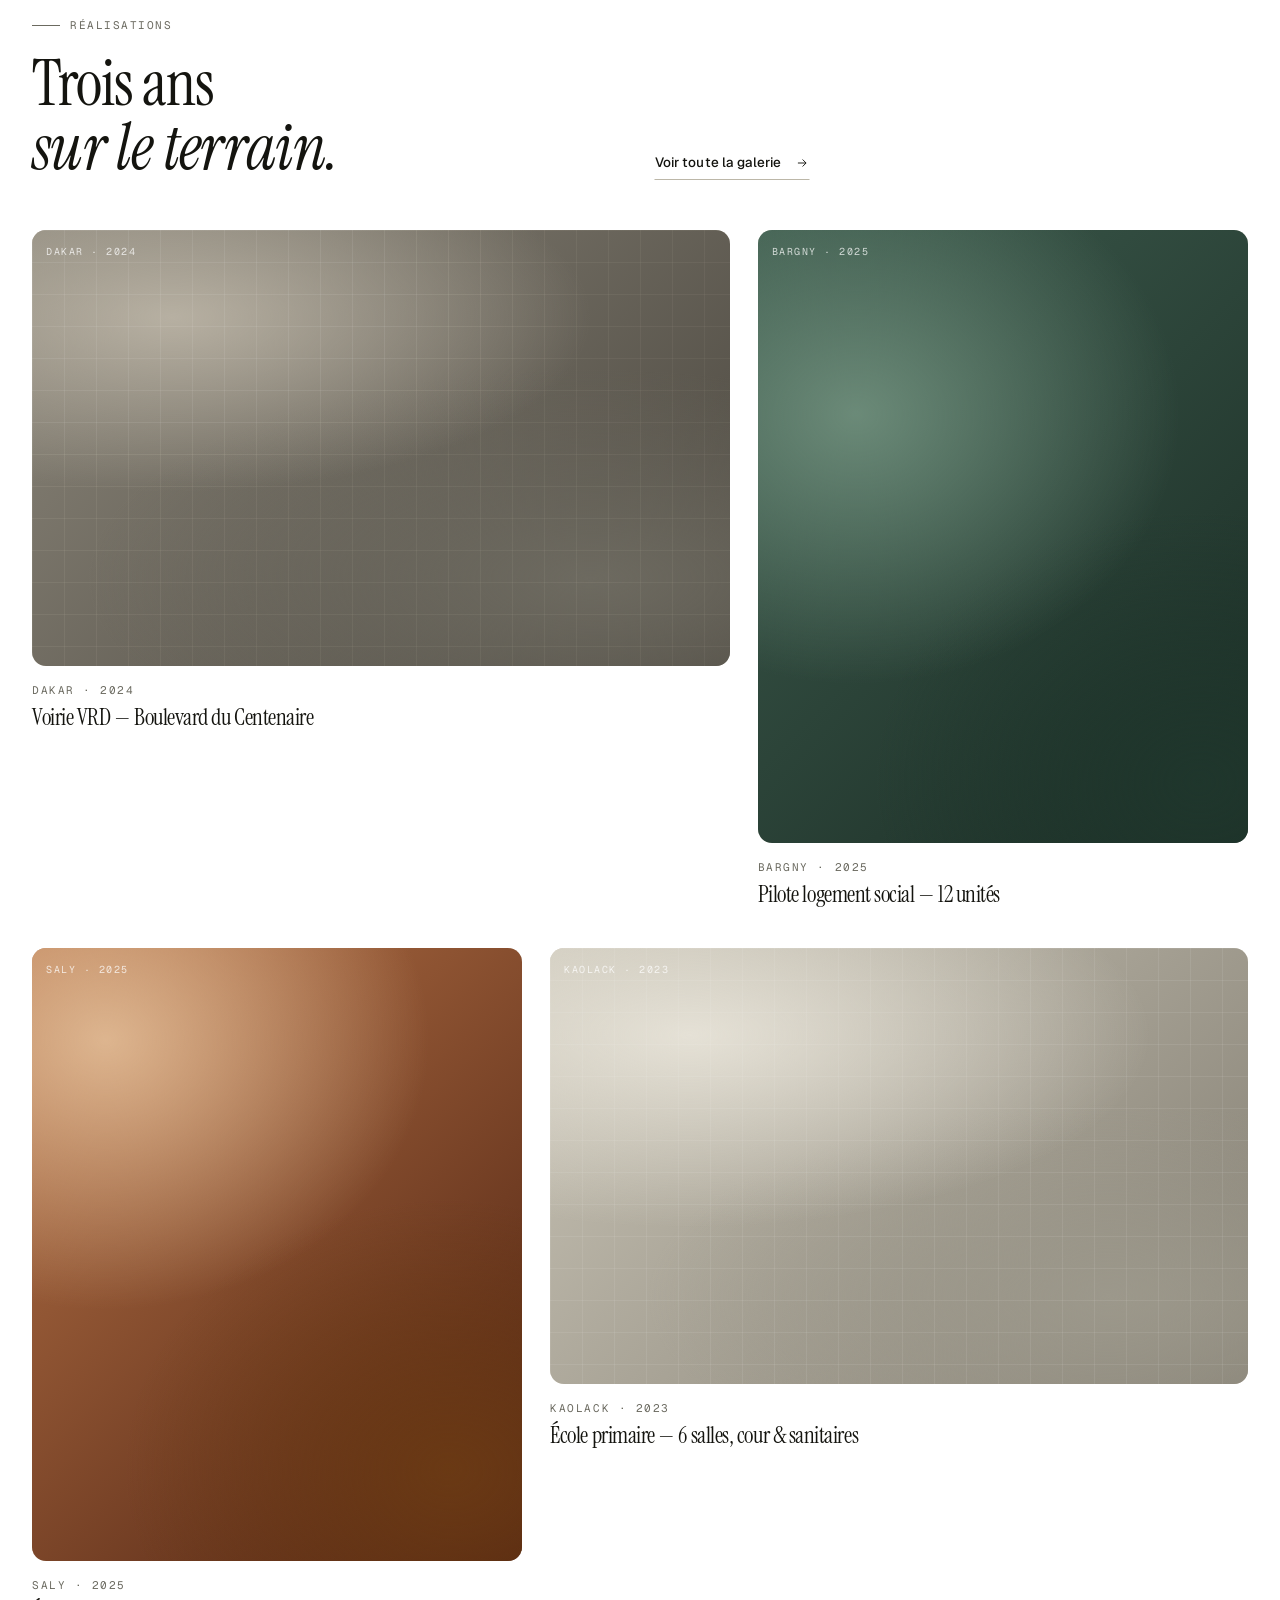
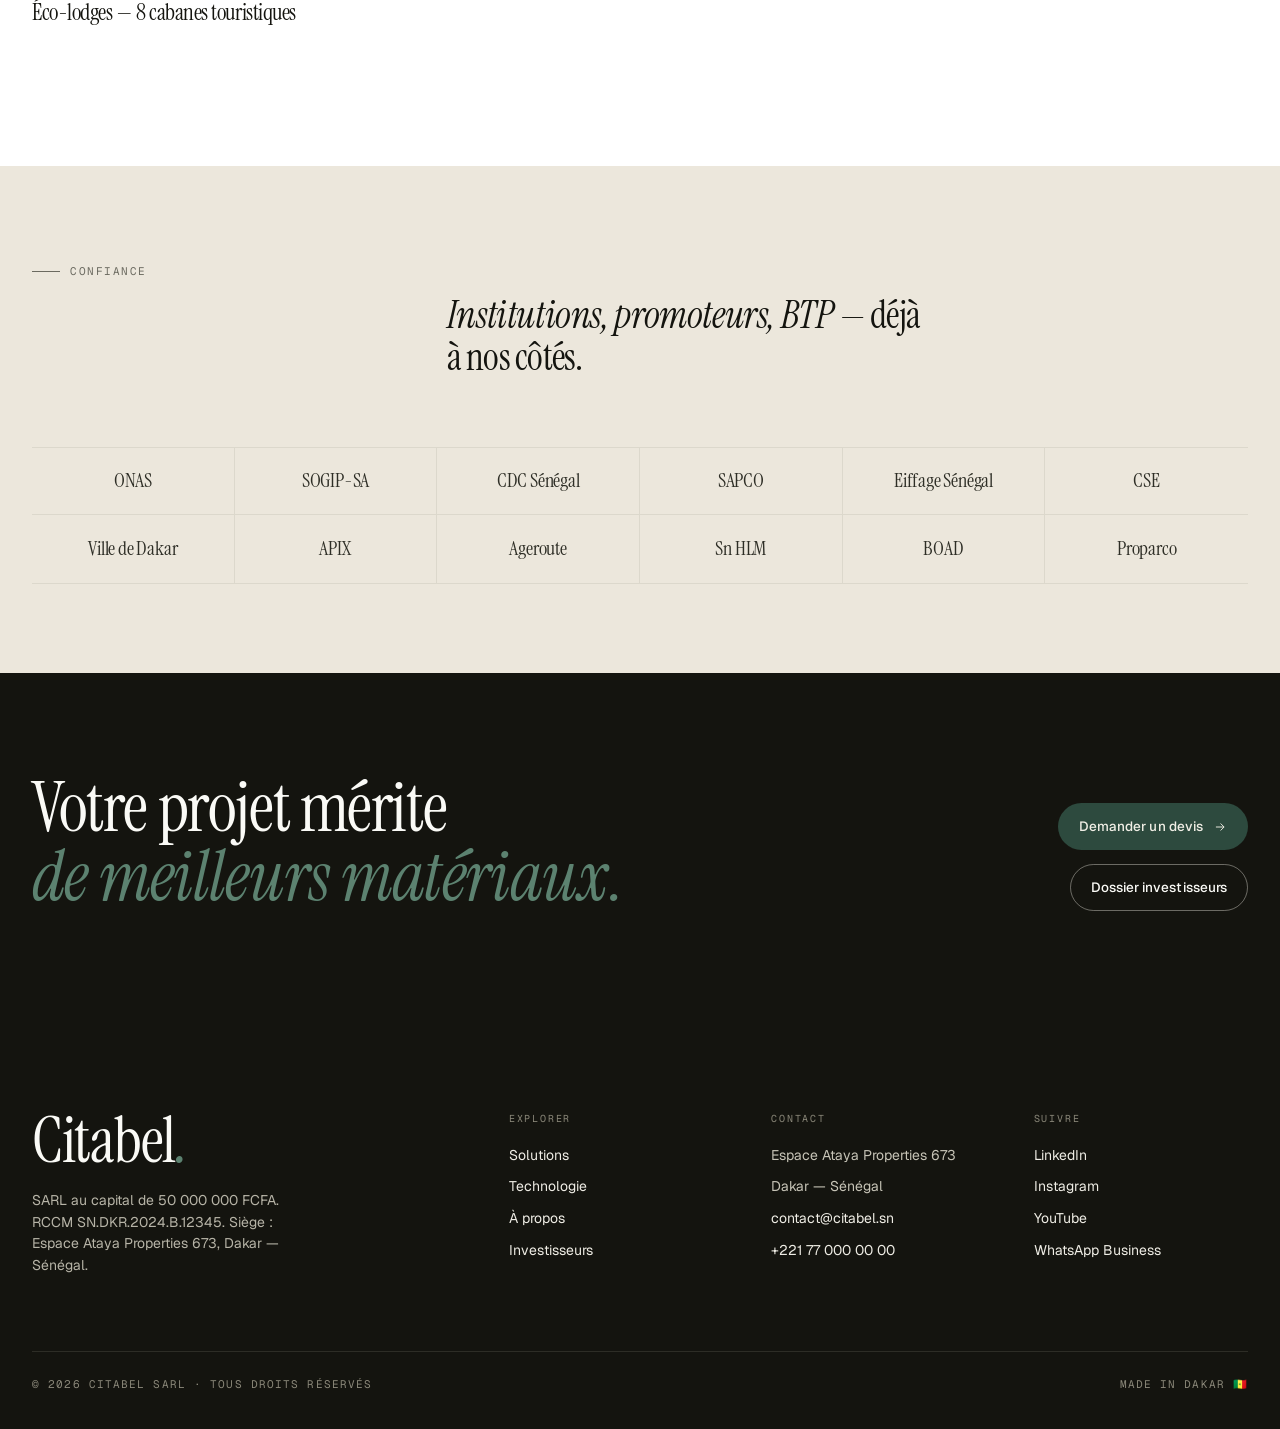
==== commit e61d93e8: "feat: add real product photo ONAS D400 as hero slide 1 - assets/images/tampon-onas-rue.png: CITABEL " ====
--- a/index.html
+++ b/index.html
@@ -164,9 +164,14 @@
 <section class="hero hero--cinema" id="hero" aria-label="CITABEL — Made in Senegal for Africa">
   <div class="cinema-track" aria-hidden="true">
     <div class="cinema-slide cinema-slide--on">
+      <img src="/assets/images/tampon-onas-rue.png"
+           alt="Tampon CITABEL SARL ONAS D400 EN 124-5, posé sur chaussée à Dakar"
+           loading="eager" fetchpriority="high" />
+    </div>
+    <div class="cinema-slide">
       <img src="/assets/images/tampon-rond-d400.png"
-           alt="Tampon de regard CITABEL ONAS D400, installé à Dakar"
-           loading="eager" fetchpriority="high" />
+           alt="Tampon de regard CITABEL ONAS D400, vue produit"
+           loading="lazy" />
     </div>
     <div class="cinema-slide">
       <img src="/assets/images/habitat-citabel.png"
@@ -199,8 +204,9 @@
   </div>
 
   <div class="cinema-nav" role="group" aria-label="Navigation diaporama">
-    <button class="cinema-dot cinema-dot--on" data-slide="0" aria-label="Image 1 — Tampon de regard"></button>
-    <button class="cinema-dot" data-slide="1" aria-label="Image 2 — Logements modulaires"></button>
+    <button class="cinema-dot cinema-dot--on" data-slide="0" aria-label="Image 1 — ONAS D400 in situ"></button>
+    <button class="cinema-dot" data-slide="1" aria-label="Image 2 — Tampon produit"></button>
+    <button class="cinema-dot" data-slide="2" aria-label="Image 3 — Logements modulaires"></button>
   </div>
   <div class="cinema-scroll" aria-hidden="true"></div>
 </section>
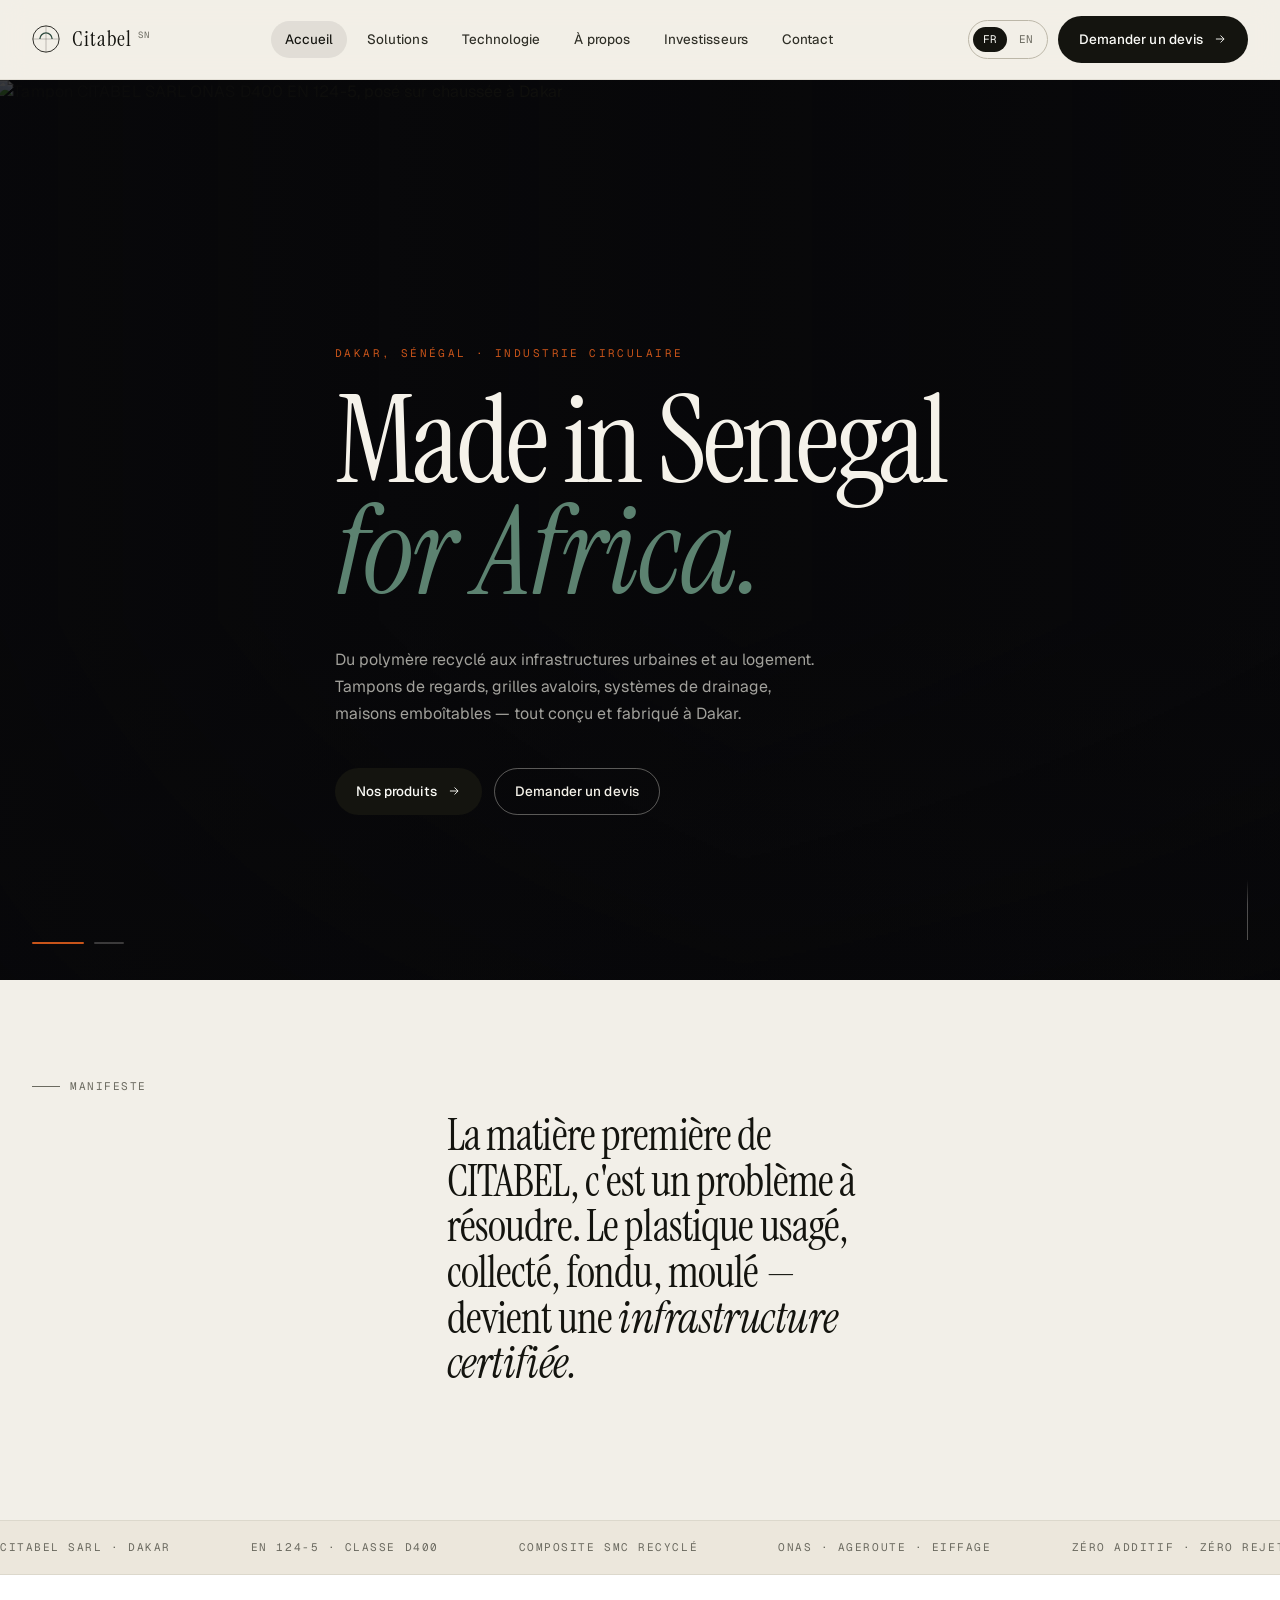
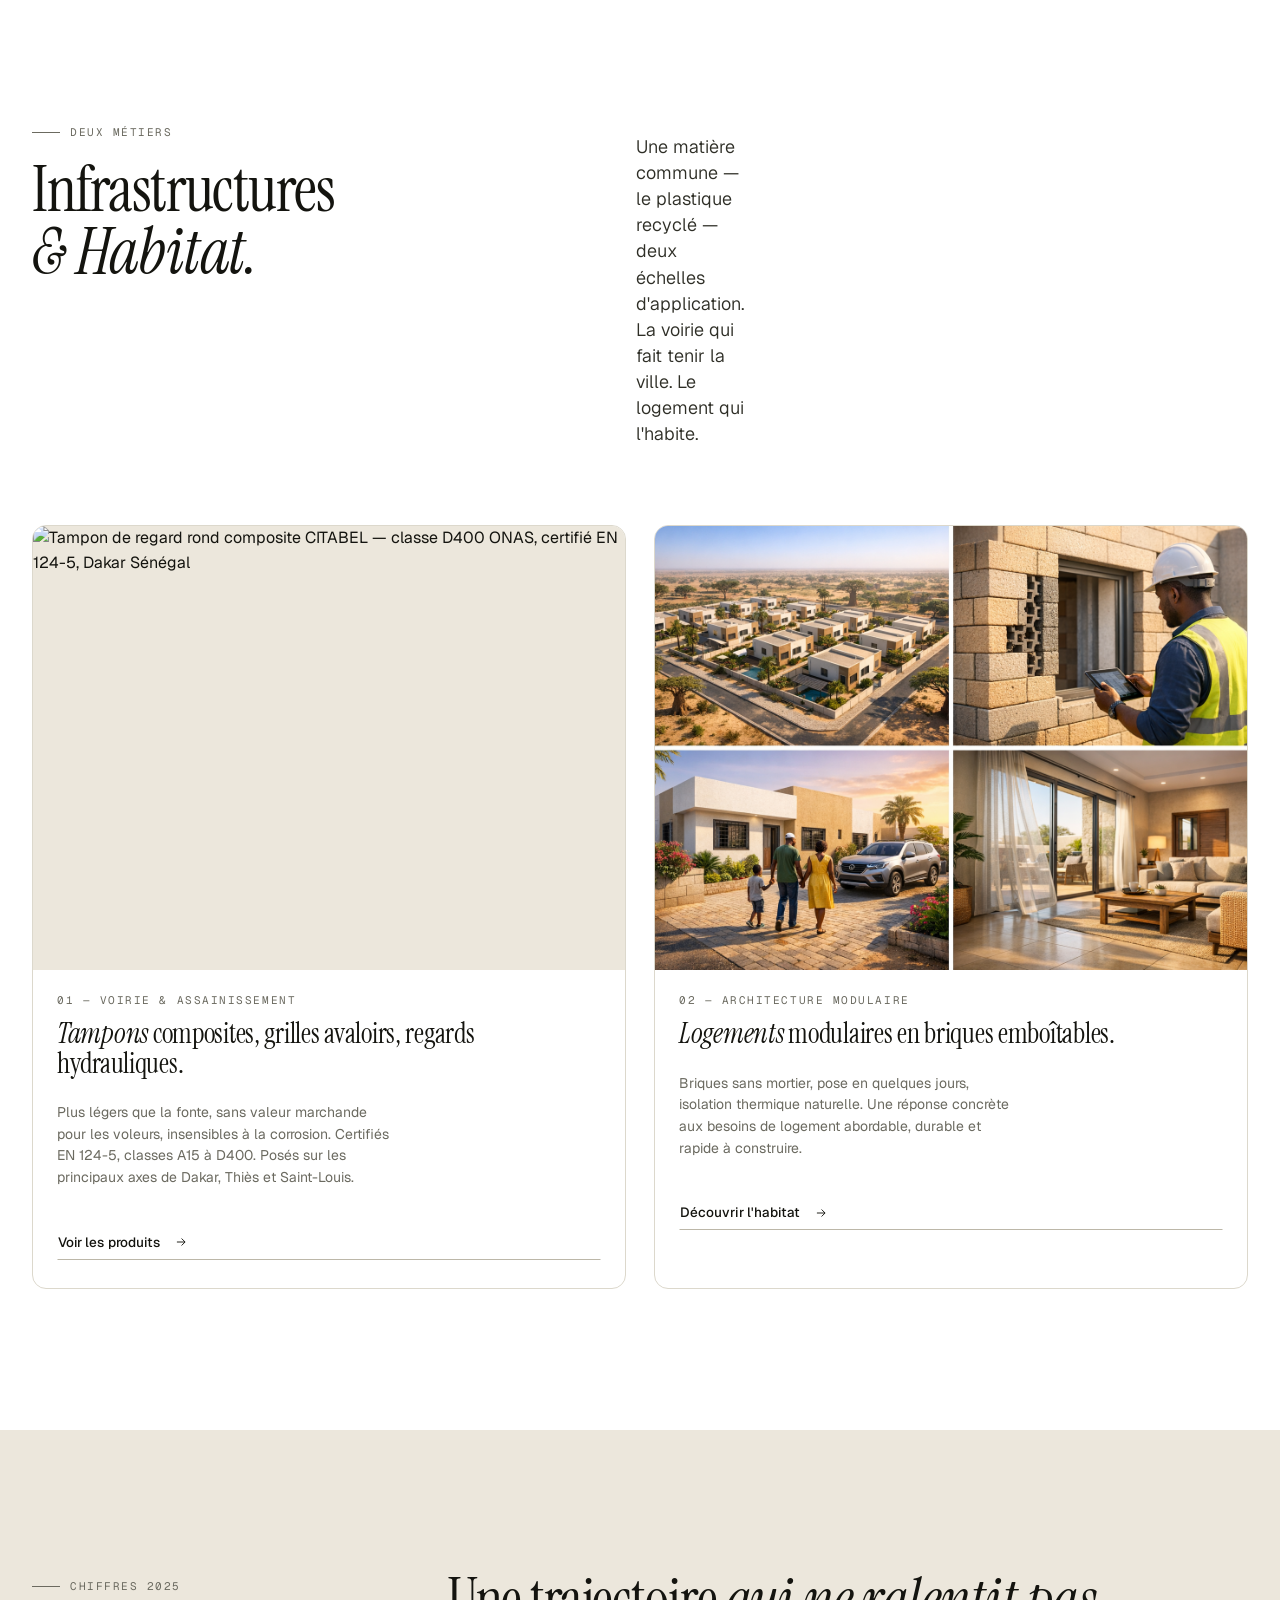
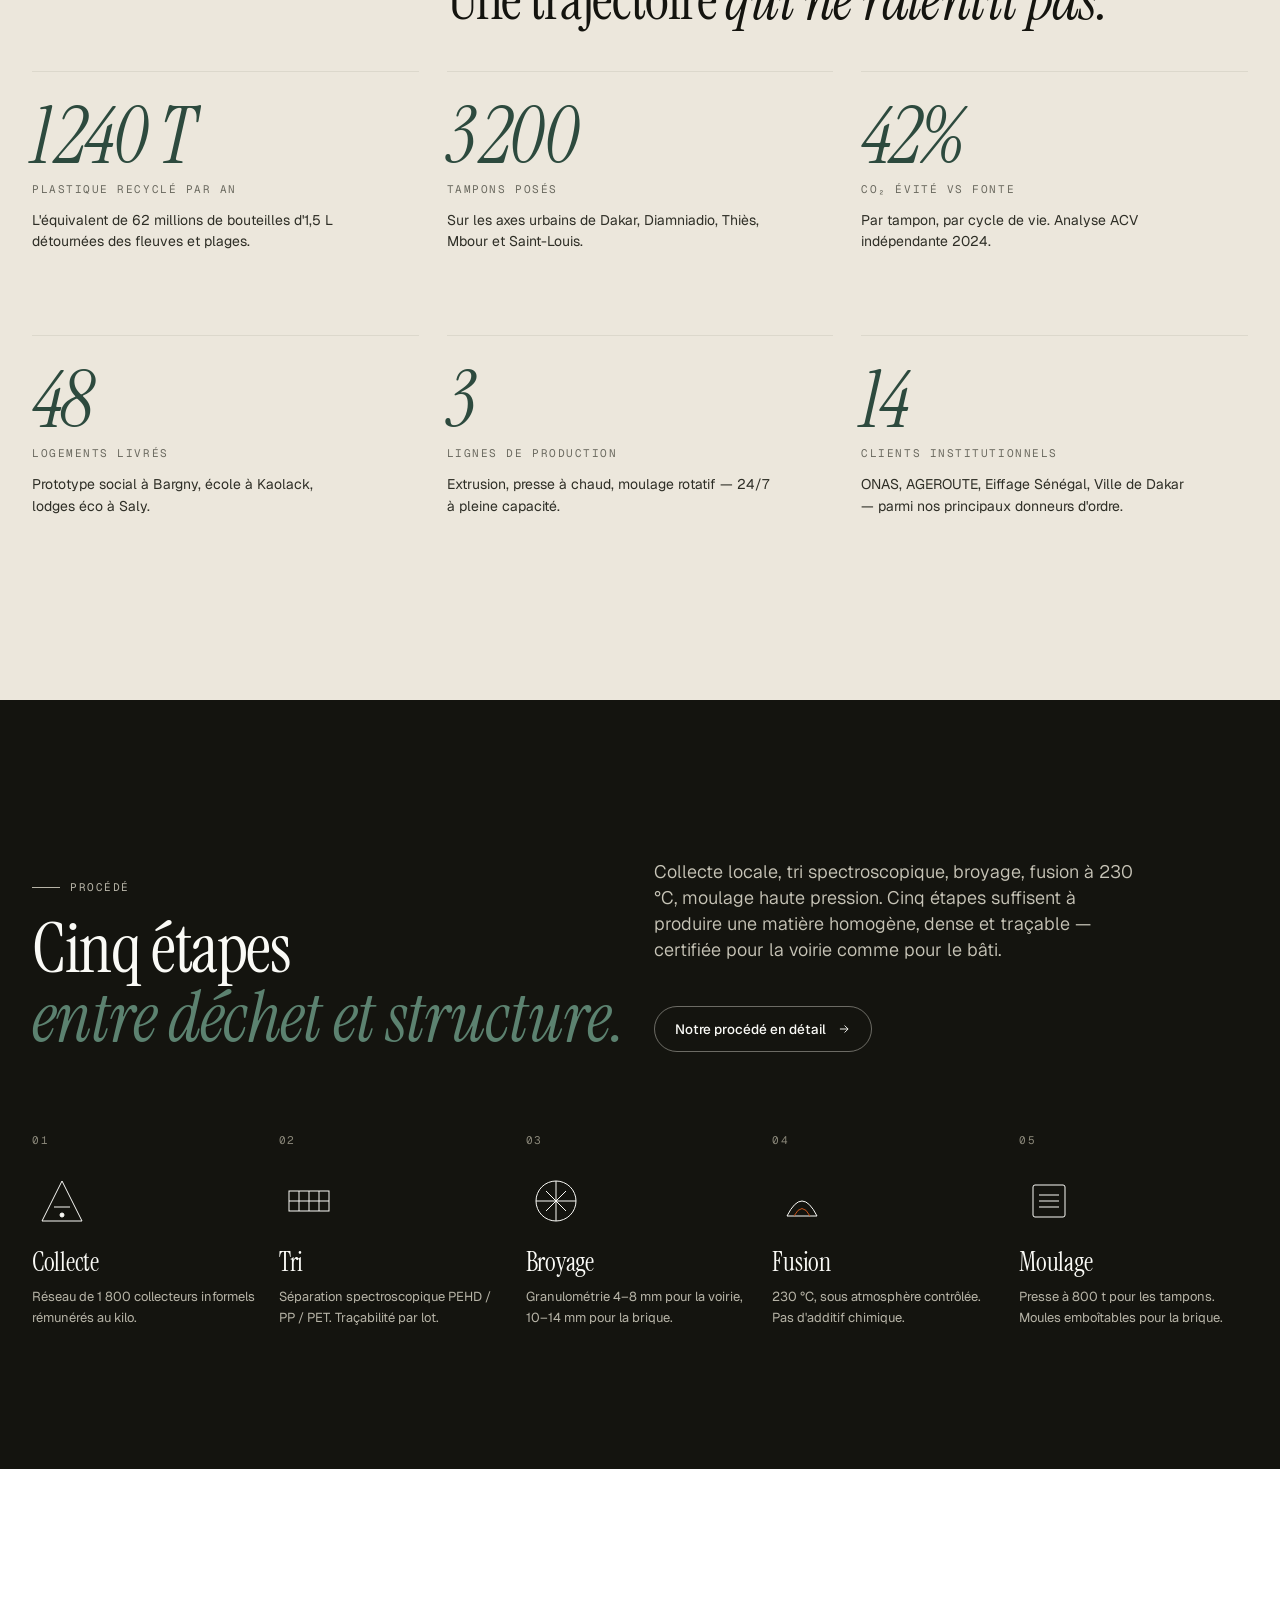
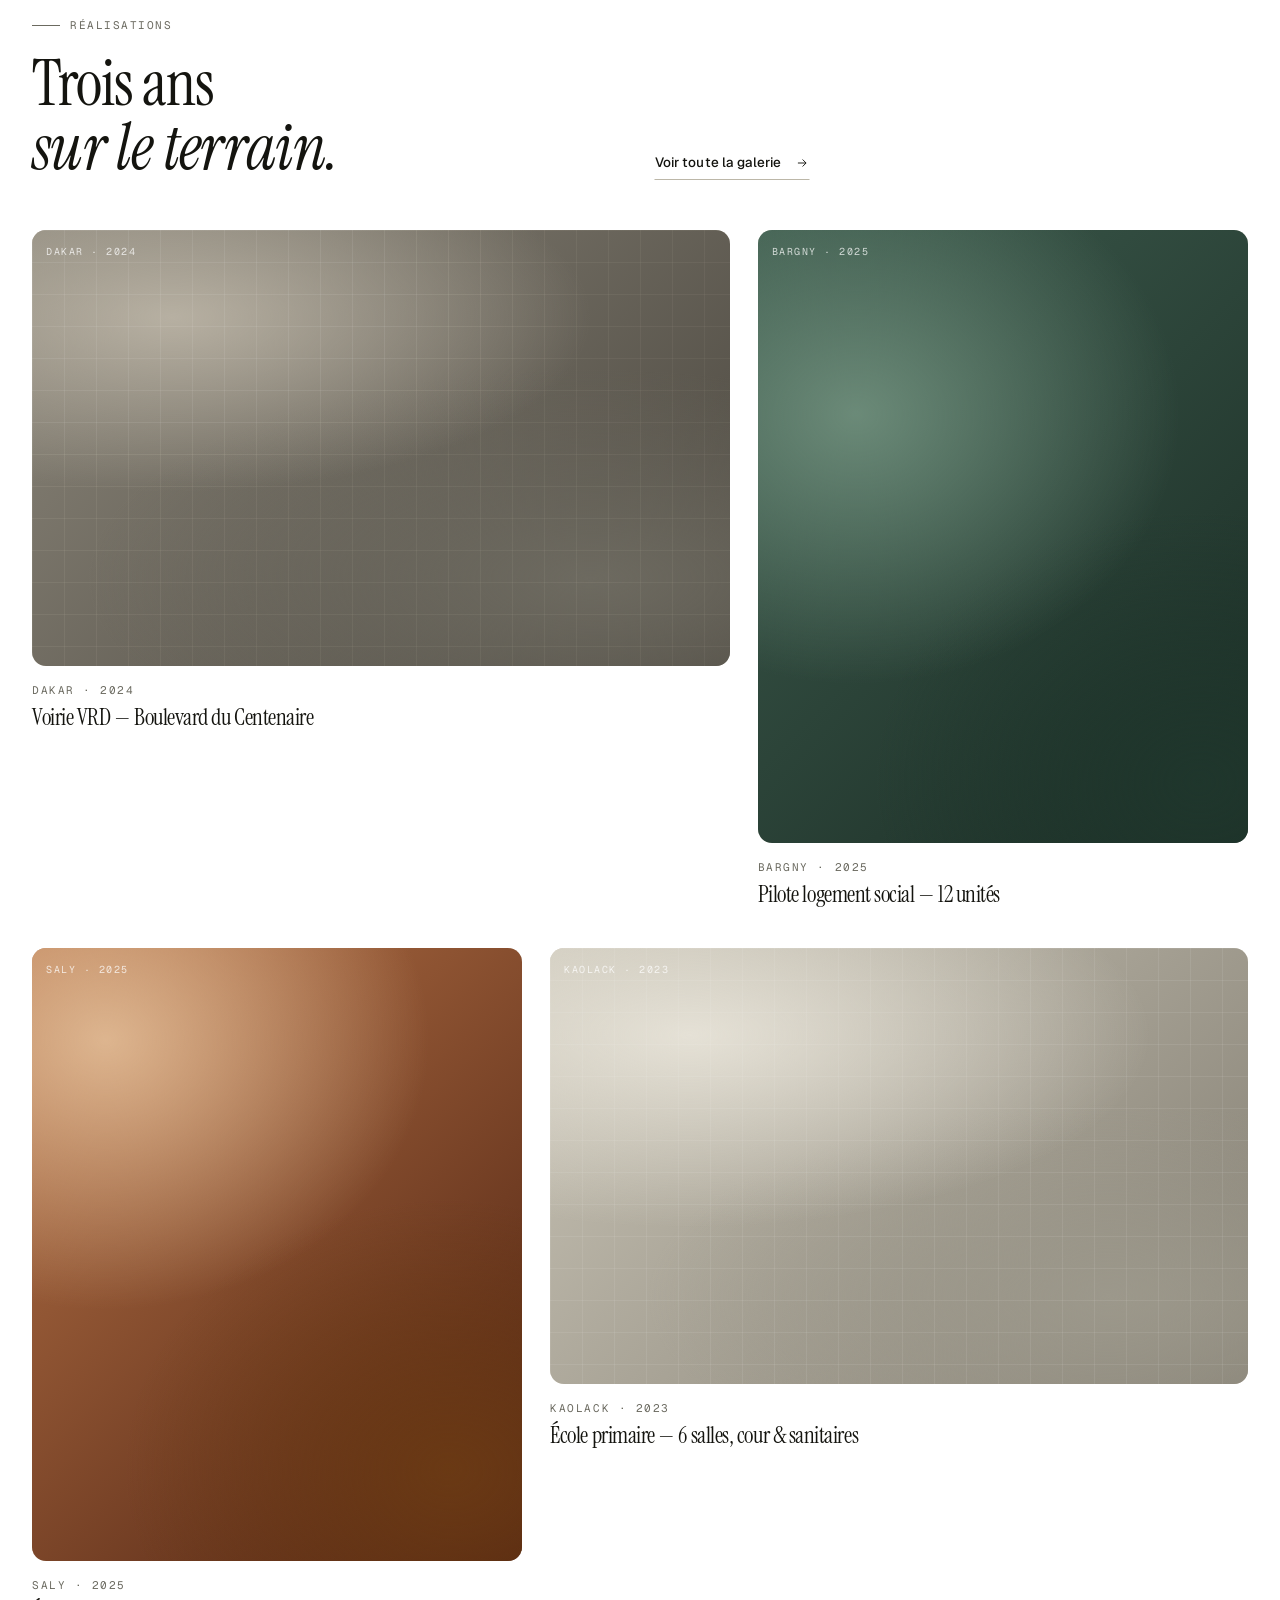
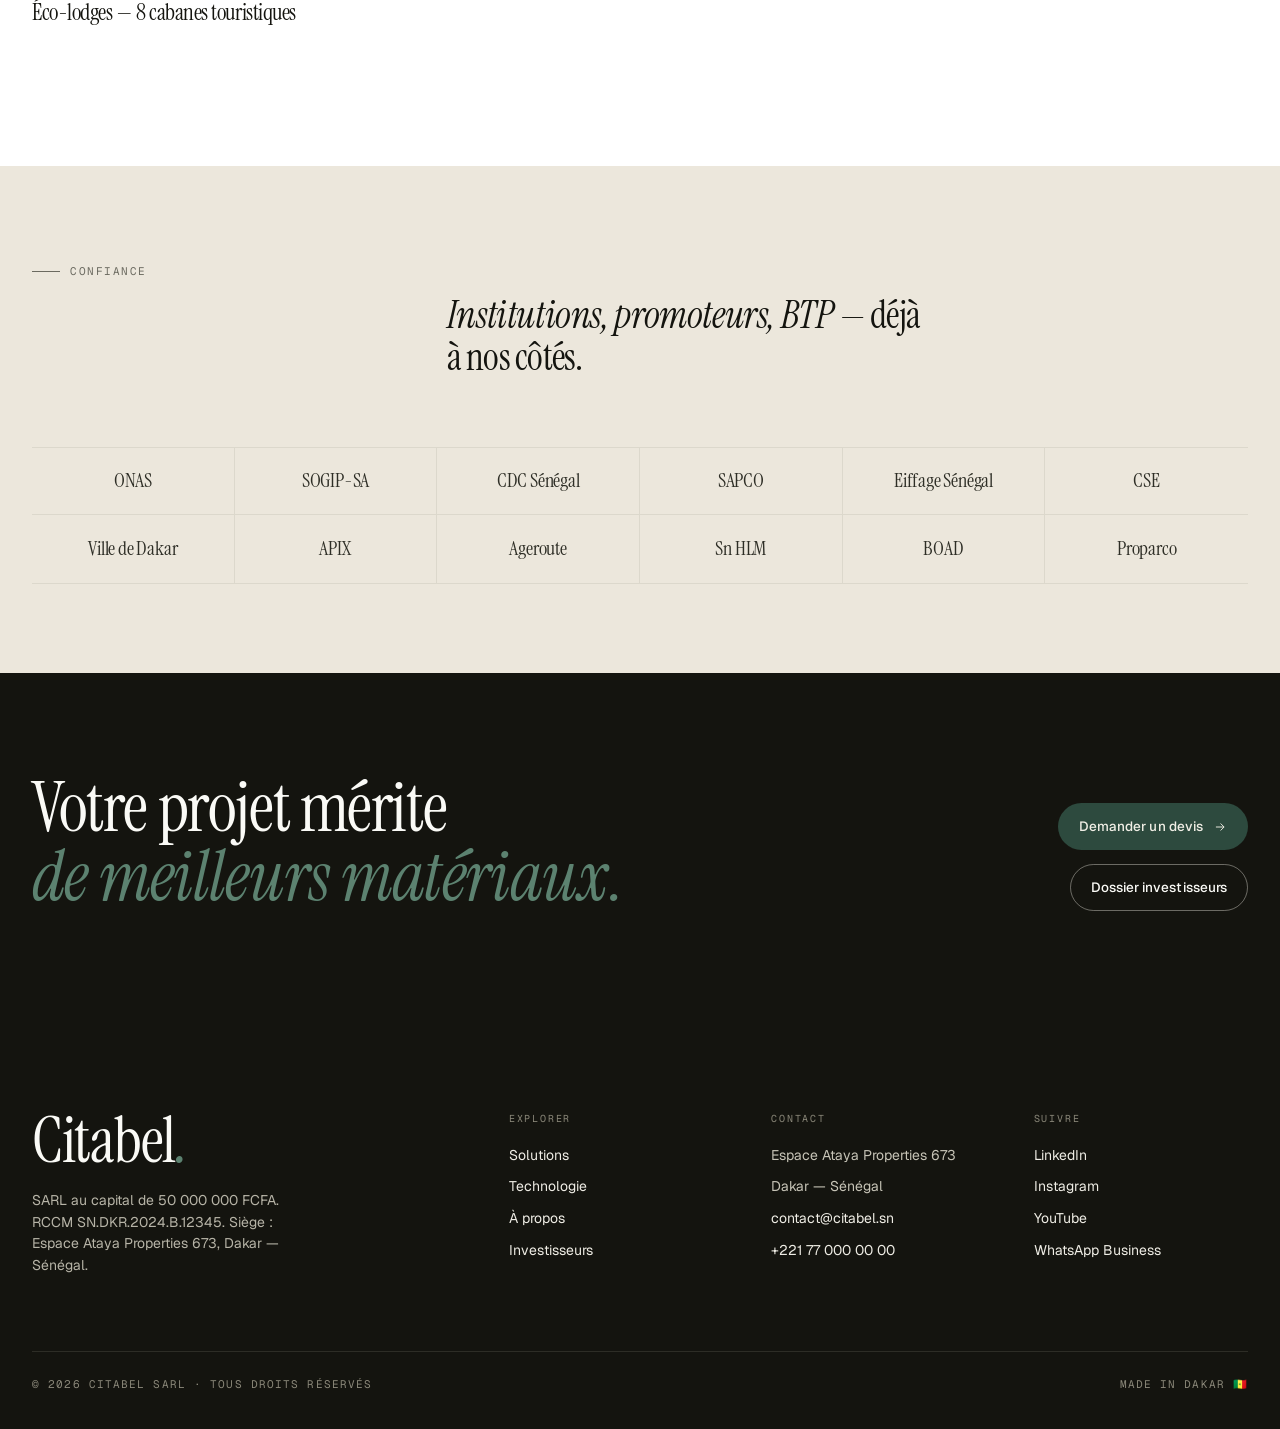
==== commit fd5768c2: "feat: remove second hero slide (tampon-rond product shot) Slider now: ONAS D400 rue → habitat-citabe" ====
--- a/index.html
+++ b/index.html
@@ -169,11 +169,6 @@
            loading="eager" fetchpriority="high" />
     </div>
     <div class="cinema-slide">
-      <img src="/assets/images/tampon-rond-d400.png"
-           alt="Tampon de regard CITABEL ONAS D400, vue produit"
-           loading="lazy" />
-    </div>
-    <div class="cinema-slide">
       <img src="/assets/images/habitat-citabel.png"
            alt="Logements modulaires CITABEL en briques emboîtables recyclées, Sénégal"
            loading="lazy" />
@@ -205,8 +200,7 @@
 
   <div class="cinema-nav" role="group" aria-label="Navigation diaporama">
     <button class="cinema-dot cinema-dot--on" data-slide="0" aria-label="Image 1 — ONAS D400 in situ"></button>
-    <button class="cinema-dot" data-slide="1" aria-label="Image 2 — Tampon produit"></button>
-    <button class="cinema-dot" data-slide="2" aria-label="Image 3 — Logements modulaires"></button>
+    <button class="cinema-dot" data-slide="1" aria-label="Image 2 — Logements modulaires"></button>
   </div>
   <div class="cinema-scroll" aria-hidden="true"></div>
 </section>
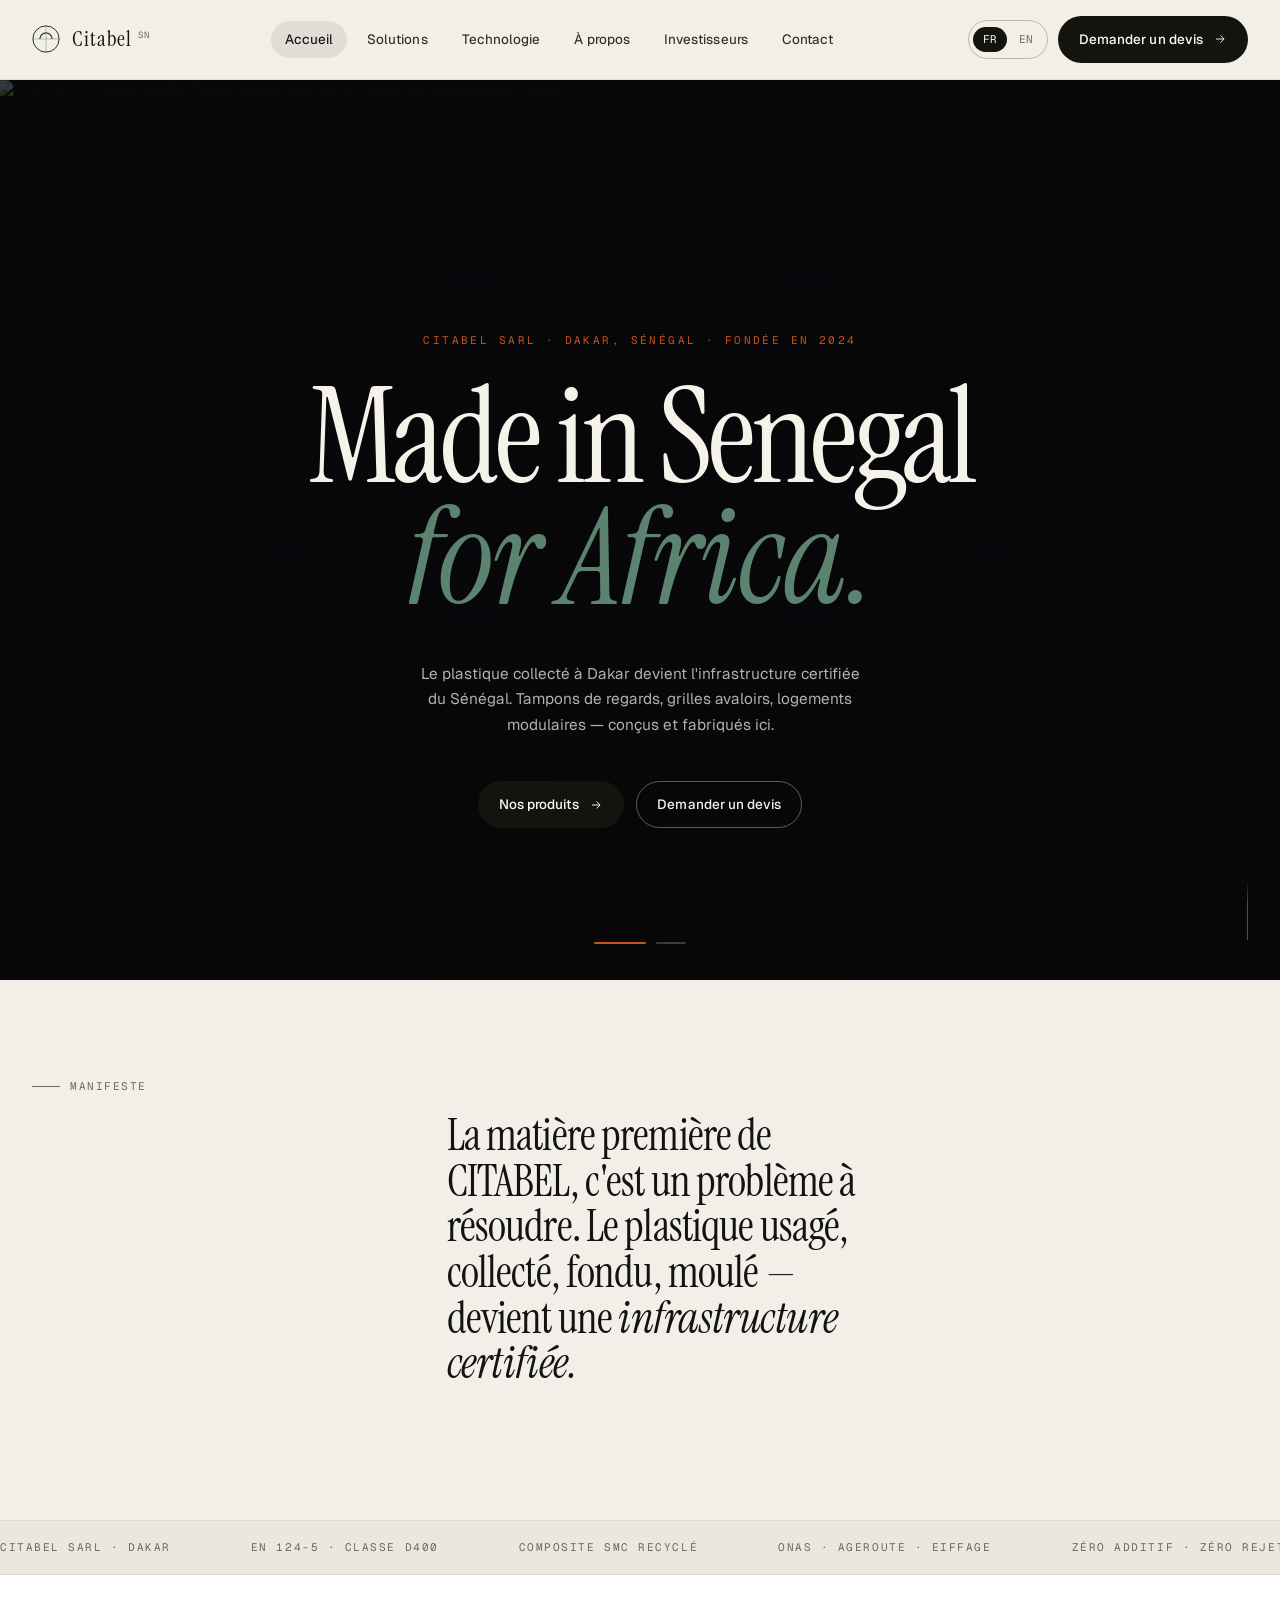
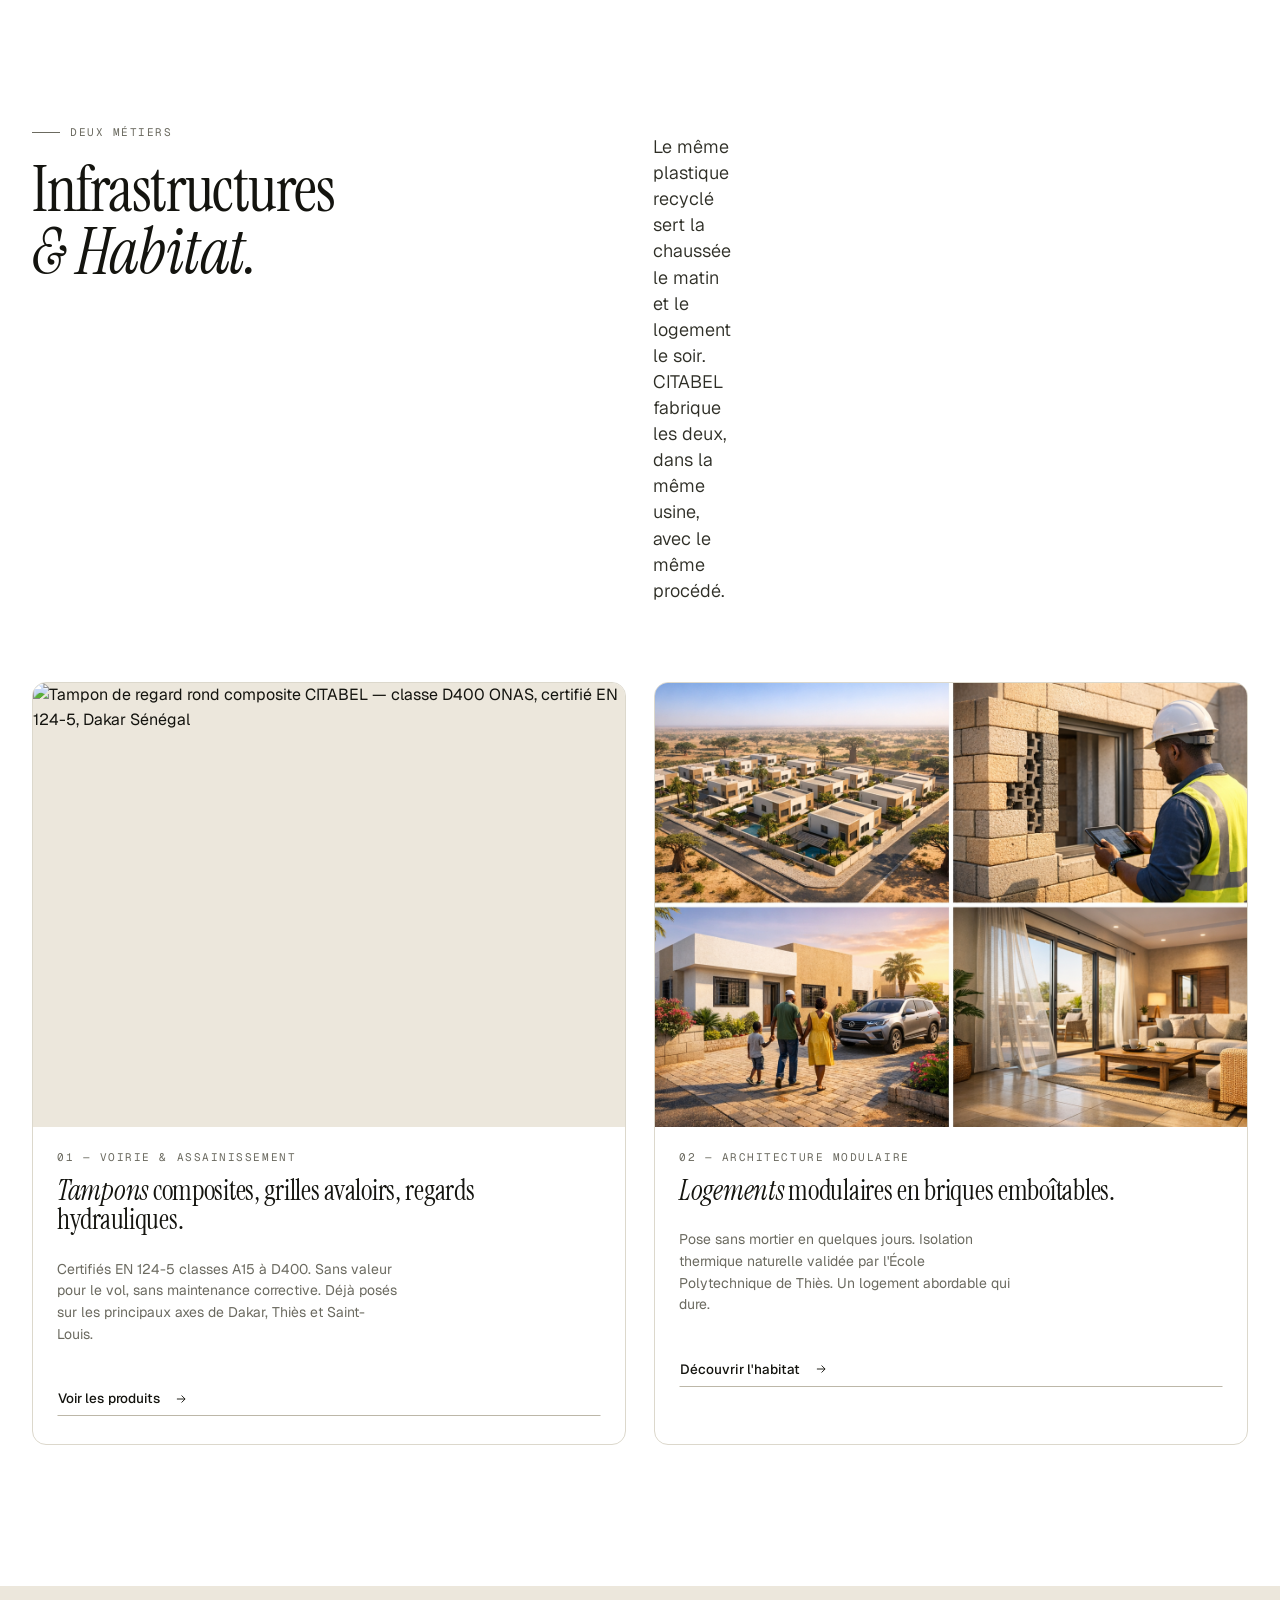
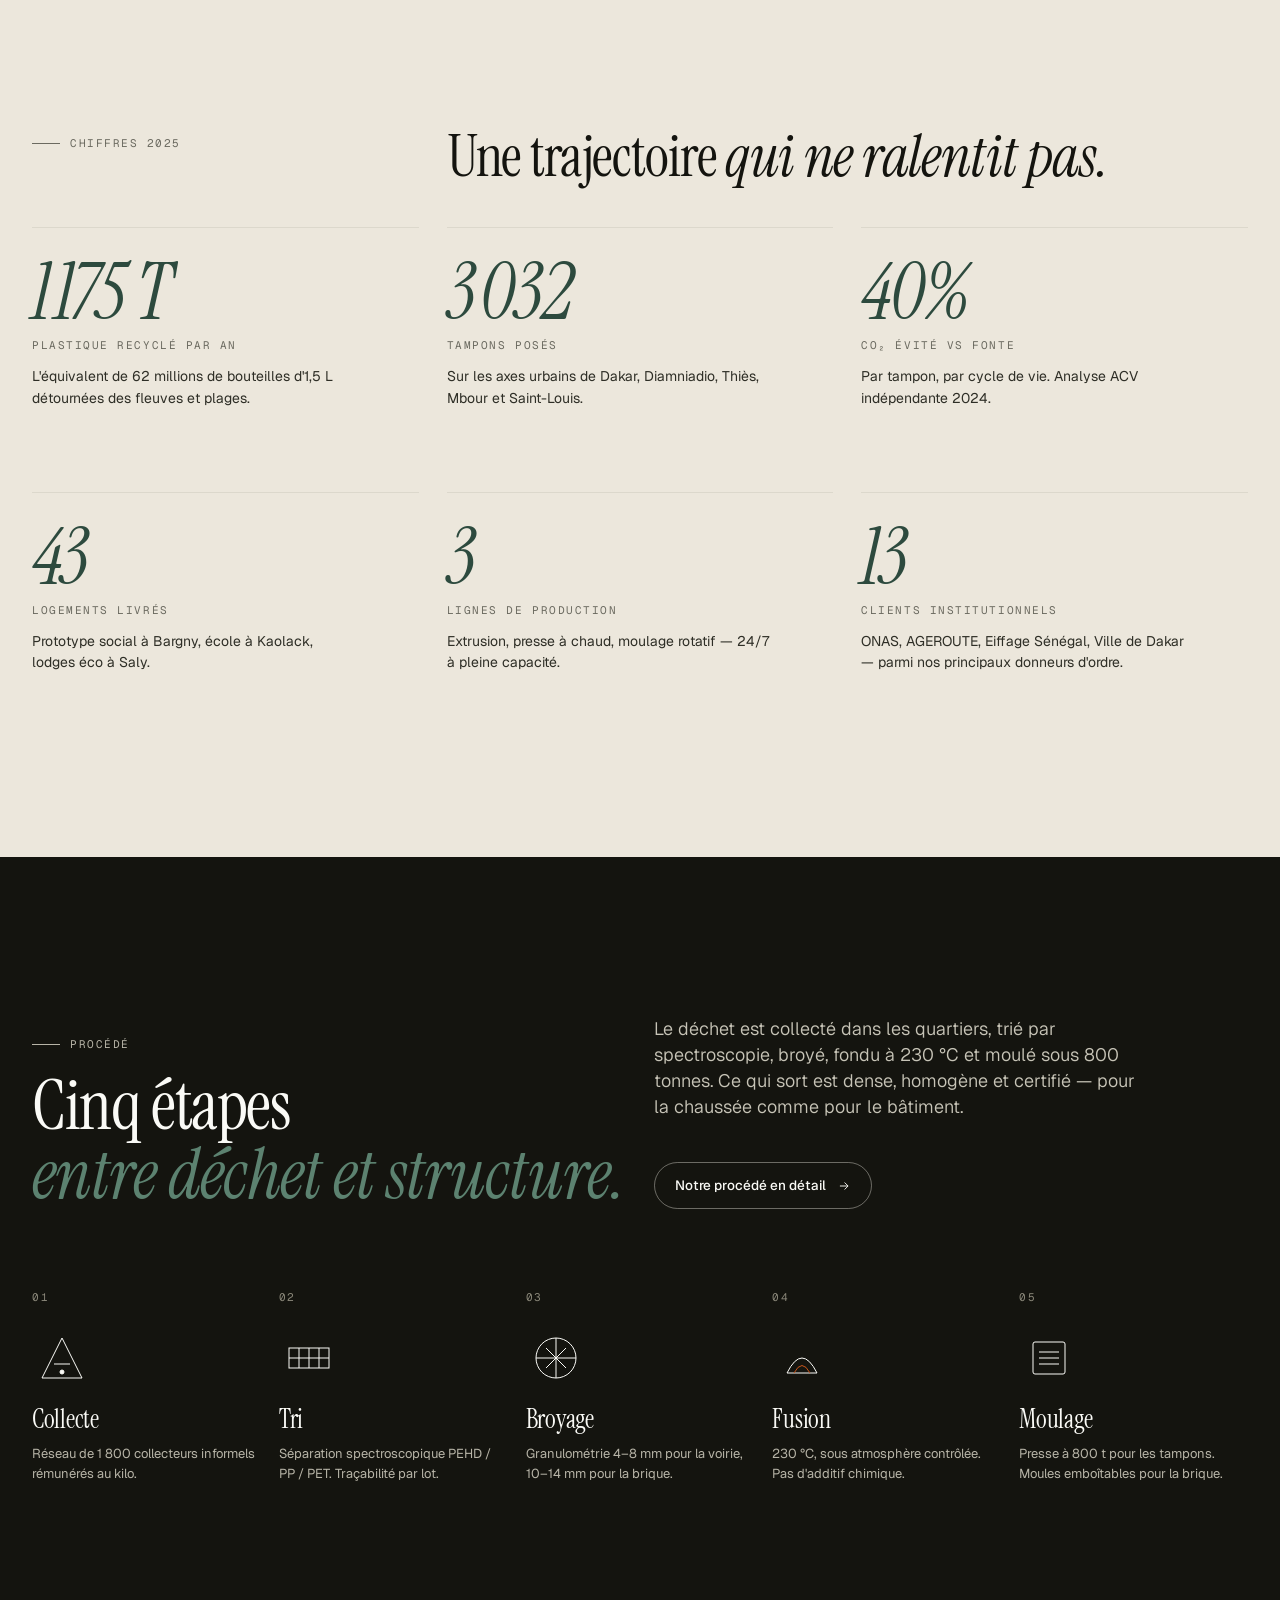
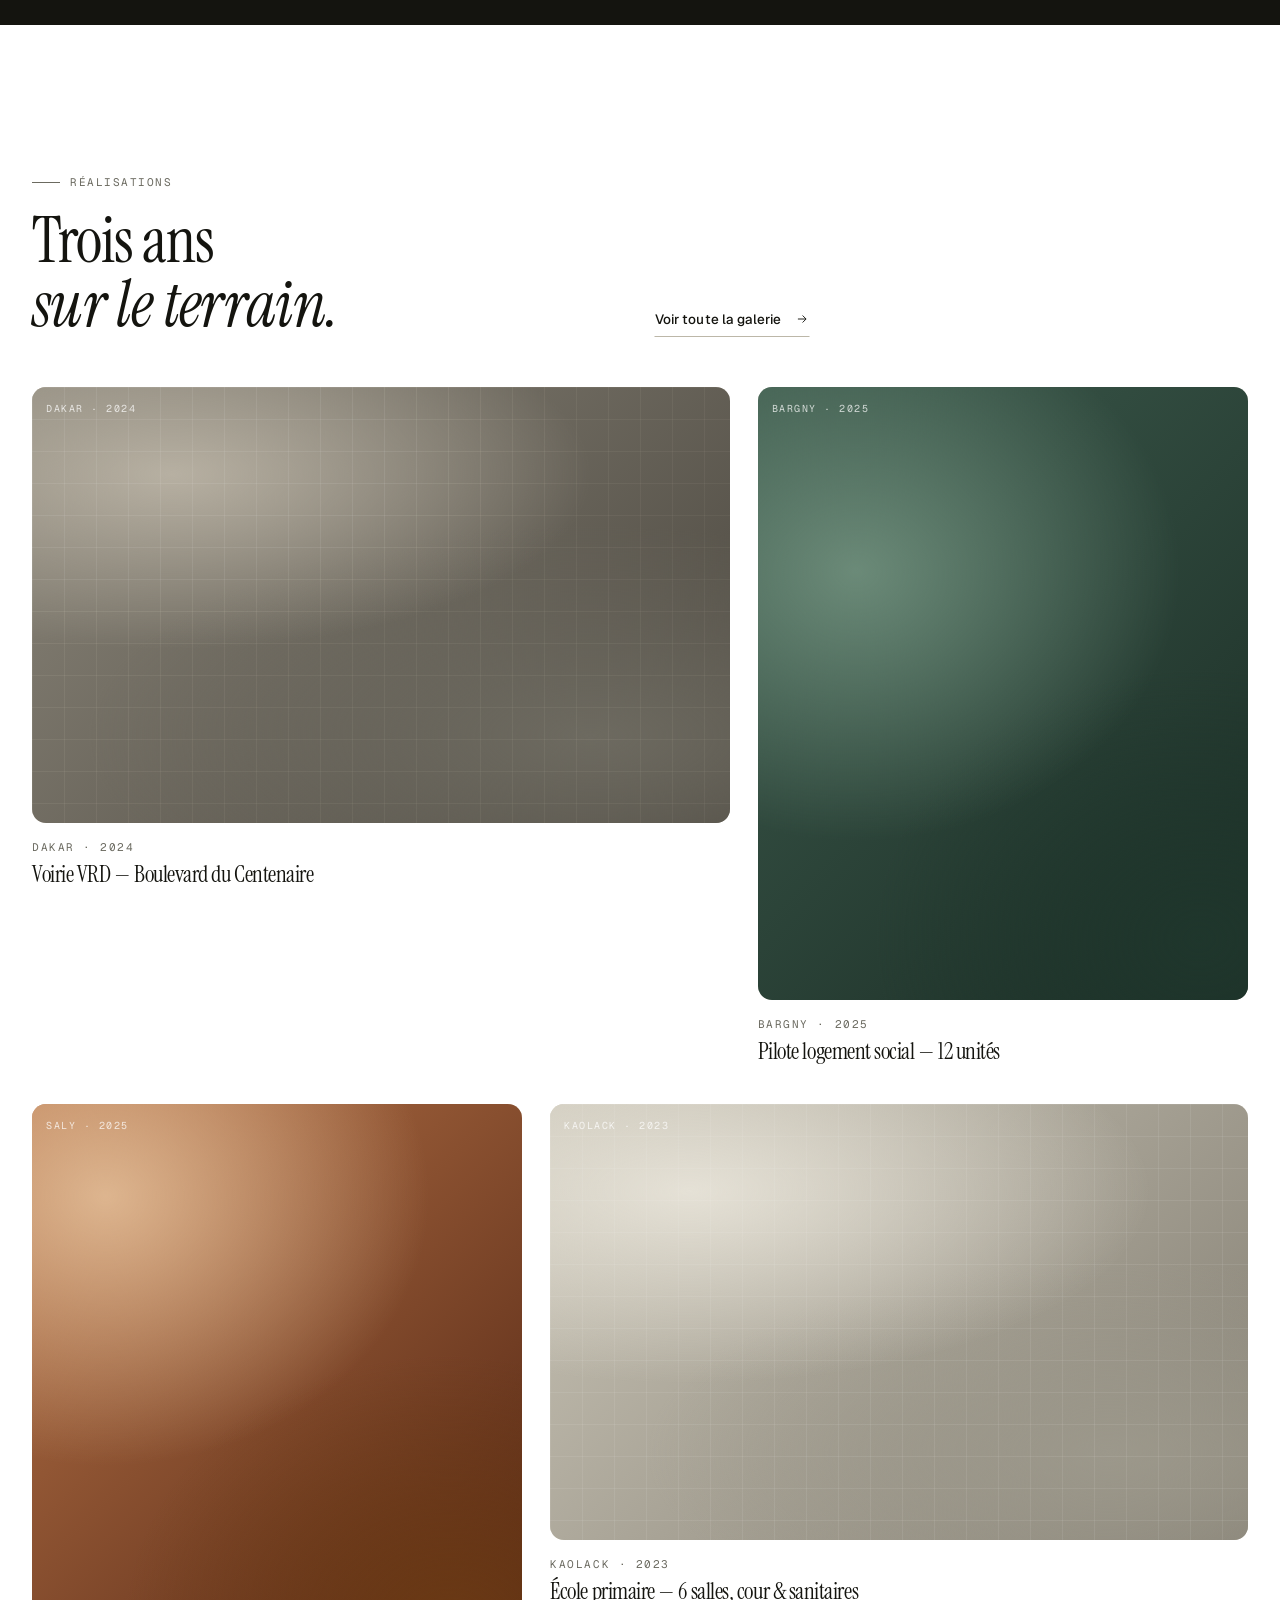
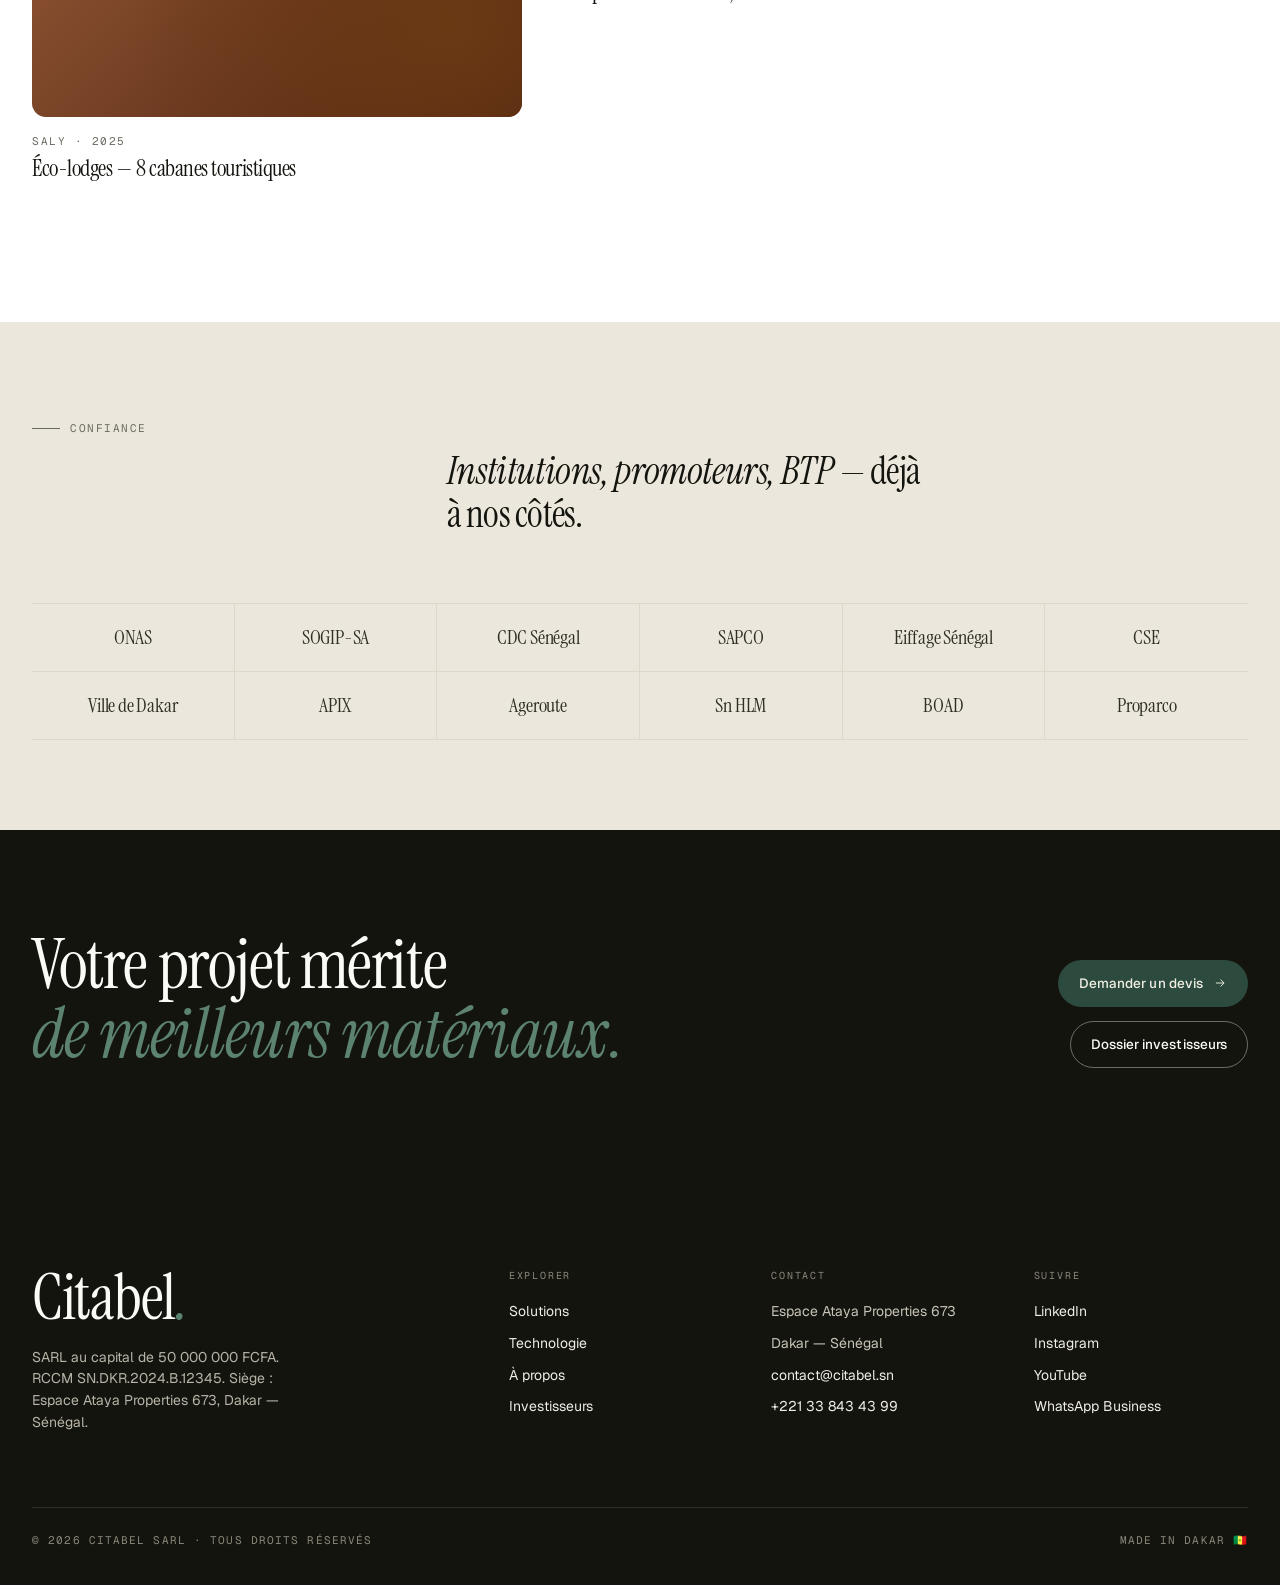
==== commit 94f31a99: "feat: cinematic hero redesign, full text humanization, phone number update - Hero: centered layout w" ====
--- a/index.html
+++ b/index.html
@@ -110,30 +110,32 @@
 .cinema-overlay{
   position:absolute; inset:0; z-index:1; pointer-events:none;
   background:
-    linear-gradient(to right, rgba(8,8,10,.80) 0%, rgba(8,8,10,.22) 58%, rgba(8,8,10,.48) 100%),
-    linear-gradient(to top,   rgba(8,8,10,.55) 0%, transparent 40%);
+    radial-gradient(ellipse at 50% 48%, rgba(8,8,10,.10) 0%, rgba(8,8,10,.68) 100%),
+    linear-gradient(to top, rgba(8,8,10,.75) 0%, transparent 55%),
+    linear-gradient(to bottom, rgba(8,8,10,.40) 0%, transparent 30%);
 }
 .cinema-content{
   position:relative; z-index:2;
-  display:flex; flex-direction:column; align-items:flex-start; gap:24px;
+  display:flex; flex-direction:column; align-items:center; gap:28px;
+  text-align:center; width:100%;
 }
 .cinema-eyebrow{
   font-family:var(--mono); font-size:11px;
   letter-spacing:.22em; text-transform:uppercase; color:var(--orange);
 }
 .cinema-title{
-  font-size:clamp(54px,9.5vw,156px);
-  line-height:.91; letter-spacing:-.03em; color:#F5F2EA; max-width:13ch;
-}
-.cinema-title em{ color:var(--green-bright) }
+  font-size:clamp(58px,10.5vw,168px);
+  line-height:.90; letter-spacing:-.035em; color:#F5F2EA;
+}
+.cinema-title em{ color:var(--green-bright); font-style:italic }
 .cinema-sub{
-  font-size:clamp(15px,1.25vw,18px); color:rgba(245,242,234,.65);
-  line-height:1.68; max-width:44ch;
-}
-.cinema-cta{ display:flex; gap:12px; flex-wrap:wrap }
+  font-size:clamp(15px,1.2vw,18px); color:rgba(245,242,234,.72);
+  line-height:1.65; max-width:46ch;
+}
+.cinema-cta{ display:flex; gap:12px; flex-wrap:wrap; justify-content:center }
 .cinema-ghost{ border-color:rgba(245,242,234,.35); color:#F5F2EA }
 .cinema-nav{
-  position:absolute; bottom:36px; left:var(--gutter); z-index:3;
+  position:absolute; bottom:36px; left:50%; transform:translateX(-50%); z-index:3;
   display:flex; gap:10px; align-items:center;
 }
 .cinema-dot{
@@ -155,9 +157,10 @@
   80%{transform:scaleY(0);transform-origin:bottom}
 }
 @media(max-width:768px){
-  .cinema-title{font-size:clamp(46px,13vw,80px)}
-  .cinema-sub{display:none}
+  .cinema-title{font-size:clamp(48px,14vw,86px)}
+  .cinema-sub{font-size:14px; max-width:34ch}
   .cinema-scroll{display:none}
+  .cinema-cta .cinema-ghost{display:none}
 }
 </style>
 
@@ -178,14 +181,14 @@
 
   <div class="cinema-content wrap">
     <div class="cinema-eyebrow rv">
-      <span data-fr="Dakar, Sénégal · Industrie circulaire" data-en="Dakar, Senegal · Circular industry">Dakar, Sénégal · Industrie circulaire</span>
+      <span data-fr="CITABEL SARL · Dakar, Sénégal · Fondée en 2024" data-en="CITABEL SARL · Dakar, Senegal · Founded 2024">CITABEL SARL · Dakar, Sénégal · Fondée en 2024</span>
     </div>
     <h1 class="cinema-title display rv rv-1">
       <span data-fr="Made in Senegal" data-en="Made in Senegal">Made in Senegal</span><br/>
       <em data-fr="for Africa." data-en="for Africa.">for Africa.</em>
     </h1>
     <p class="cinema-sub rv rv-2">
-      <span data-fr="Du polymère recyclé aux infrastructures urbaines et au logement. Tampons de regards, grilles avaloirs, systèmes de drainage, maisons emboîtables — tout conçu et fabriqué à Dakar." data-en="From recycled polymer to urban infrastructure and modular housing. Manhole covers, gully grates, drainage systems, interlocking homes — all designed and manufactured in Dakar.">Du polymère recyclé aux infrastructures urbaines et au logement. Tampons de regards, grilles avaloirs, systèmes de drainage, maisons emboîtables — tout conçu et fabriqué à Dakar.</span>
+      <span data-fr="Le plastique collecté à Dakar devient l'infrastructure certifiée du Sénégal. Tampons de regards, grilles avaloirs, logements modulaires — conçus et fabriqués ici." data-en="Plastic collected in Dakar becomes Senegal's certified infrastructure. Manhole covers, gully grates, modular housing — designed and made here.">Le plastique collecté à Dakar devient l'infrastructure certifiée du Sénégal. Tampons de regards, grilles avaloirs, logements modulaires — conçus et fabriqués ici.</span>
     </p>
     <div class="cinema-cta rv rv-3">
       <a class="btn btn--primary" href="solutions.html">
@@ -243,8 +246,8 @@
         </h2>
       </div>
       <div class="col-span-5 col-start-7 rv rv-2" style="align-self: end">
-        <p class="lede" data-fr="Une matière commune — le plastique recyclé — deux échelles d'application. La voirie qui fait tenir la ville. Le logement qui l'habite." data-en="One shared material — recycled polymer — two scales of application. The street infrastructure that holds the city up. The housing that lives in it.">
-          Une matière commune — le plastique recyclé — deux échelles d'application. La voirie qui fait tenir la ville. Le logement qui l'habite.
+        <p class="lede" data-fr="Le même plastique recyclé sert la chaussée le matin et le logement le soir. CITABEL fabrique les deux, dans la même usine, avec le même procédé." data-en="The same recycled plastic serves the road in the morning and housing in the evening. CITABEL makes both, in the same plant, with the same process.">
+          Le même plastique recyclé sert la chaussée le matin et le logement le soir. CITABEL fabrique les deux, dans la même usine, avec le même procédé.
         </p>
       </div>
     </div>
@@ -260,8 +263,8 @@
         <div class="card__body">
           <span class="card__num">01 — <span data-fr="Voirie &amp; assainissement" data-en="Roads &amp; drainage">Voirie &amp; assainissement</span></span>
           <h3 class="card__title display"><em data-fr="Tampons" data-en="Manhole">Tampons</em> <span data-fr="composites, grilles avaloirs, regards hydrauliques." data-en="composite covers, gully grates, hydraulic chambers.">composites, grilles avaloirs, regards hydrauliques.</span></h3>
-          <p class="card__desc" data-fr="Plus légers que la fonte, sans valeur marchande pour les voleurs, insensibles à la corrosion. Certifiés EN 124-5, classes A15 à D400. Posés sur les principaux axes de Dakar, Thiès et Saint-Louis." data-en="Lighter than cast iron, with no scrap value, immune to corrosion. EN 124-5 certified, classes A15 to D400. Installed on the main road networks of Dakar, Thiès and Saint-Louis.">
-            Plus légers que la fonte, sans valeur marchande pour les voleurs, insensibles à la corrosion. Certifiés EN 124-5, classes A15 à D400. Posés sur les principaux axes de Dakar, Thiès et Saint-Louis.
+          <p class="card__desc" data-fr="Certifiés EN 124-5 classes A15 à D400. Sans valeur pour le vol, sans maintenance corrective. Déjà posés sur les principaux axes de Dakar, Thiès et Saint-Louis." data-en="EN 124-5 certified, classes A15 to D400. No scrap value, no corrosion maintenance. Already installed on the main road networks of Dakar, Thiès and Saint-Louis.">
+            Certifiés EN 124-5 classes A15 à D400. Sans valeur pour le vol, sans maintenance corrective. Déjà posés sur les principaux axes de Dakar, Thiès et Saint-Louis.
           </p>
           <div style="margin-top: 12px" class="btn btn--text"><span data-fr="Voir les produits" data-en="See products">Voir les produits</span><svg viewBox="0 0 24 24" fill="none"><path d="M5 12h14M13 6l6 6-6 6" stroke="currentColor" stroke-width="1.6"/></svg></div>
         </div>
@@ -277,8 +280,8 @@
         <div class="card__body">
           <span class="card__num">02 — <span data-fr="Architecture modulaire" data-en="Modular architecture">Architecture modulaire</span></span>
           <h3 class="card__title display"><em data-fr="Logements" data-en="Modular">Logements</em> <span data-fr="modulaires en briques emboîtables." data-en="housing in interlocking bricks.">modulaires en briques emboîtables.</span></h3>
-          <p class="card__desc" data-fr="Briques sans mortier, pose en quelques jours, isolation thermique naturelle. Une réponse concrète aux besoins de logement abordable, durable et rapide à construire." data-en="Mortar-free bricks, installation in days, natural thermal insulation. A practical answer to the need for affordable, durable, fast-to-build housing.">
-            Briques sans mortier, pose en quelques jours, isolation thermique naturelle. Une réponse concrète aux besoins de logement abordable, durable et rapide à construire.
+          <p class="card__desc" data-fr="Pose sans mortier en quelques jours. Isolation thermique naturelle validée par l'École Polytechnique de Thiès. Un logement abordable qui dure." data-en="Mortar-free installation in a few days. Natural thermal insulation validated by the École Polytechnique de Thiès. Affordable housing that lasts.">
+            Pose sans mortier en quelques jours. Isolation thermique naturelle validée par l'École Polytechnique de Thiès. Un logement abordable qui dure.
           </p>
           <div style="margin-top: 12px" class="btn btn--text"><span data-fr="Découvrir l'habitat" data-en="Explore housing">Découvrir l'habitat</span><svg viewBox="0 0 24 24" fill="none"><path d="M5 12h14M13 6l6 6-6 6" stroke="currentColor" stroke-width="1.6"/></svg></div>
         </div>
@@ -359,8 +362,8 @@
         </h2>
       </div>
       <div class="col-span-5 col-start-8 rv rv-1">
-        <p class="lede" style="color: #C7C4B7" data-fr="Collecte locale, tri spectroscopique, broyage, fusion à 230 °C, moulage haute pression. Cinq étapes suffisent à produire une matière homogène, dense et traçable — certifiée pour la voirie comme pour le bâti." data-en="Local collection, spectroscopic sorting, shredding, fusion at 230 °C, high-pressure moulding. Five steps to produce a homogeneous, dense, traceable material — certified for roads and buildings alike.">
-          Collecte locale, tri spectroscopique, broyage, fusion à 230 °C, moulage haute pression. Cinq étapes suffisent à produire une matière homogène, dense et traçable — certifiée pour la voirie comme pour le bâti.
+        <p class="lede" style="color: #C7C4B7" data-fr="Le déchet est collecté dans les quartiers, trié par spectroscopie, broyé, fondu à 230 °C et moulé sous 800 tonnes. Ce qui sort est dense, homogène et certifié — pour la chaussée comme pour le bâtiment." data-en="Waste is collected from neighbourhoods, sorted by spectroscopy, shredded, melted at 230 °C and moulded under 800 tonnes. What comes out is dense, homogeneous and certified — for roads as much as for buildings.">
+          Le déchet est collecté dans les quartiers, trié par spectroscopie, broyé, fondu à 230 °C et moulé sous 800 tonnes. Ce qui sort est dense, homogène et certifié — pour la chaussée comme pour le bâtiment.
         </p>
         <a class="btn btn--ghost" style="margin-top: 24px; border-color: rgba(240,237,227,.4); color: #FAFAF6" href="technology.html">
           <span data-fr="Notre procédé en détail" data-en="Our process in detail">Notre procédé en détail</span>
@@ -620,7 +623,7 @@
           <li>Espace Ataya Properties 673</li>
           <li>Dakar — Sénégal</li>
           <li><a href="mailto:contact@citabel.sn">contact@citabel.sn</a></li>
-          <li><a href="tel:+221770000000">+221 77 000 00 00</a></li>
+          <li><a href="tel:+221338434399">+221 33 843 43 99</a></li>
         </ul>
       </div>
       <div>
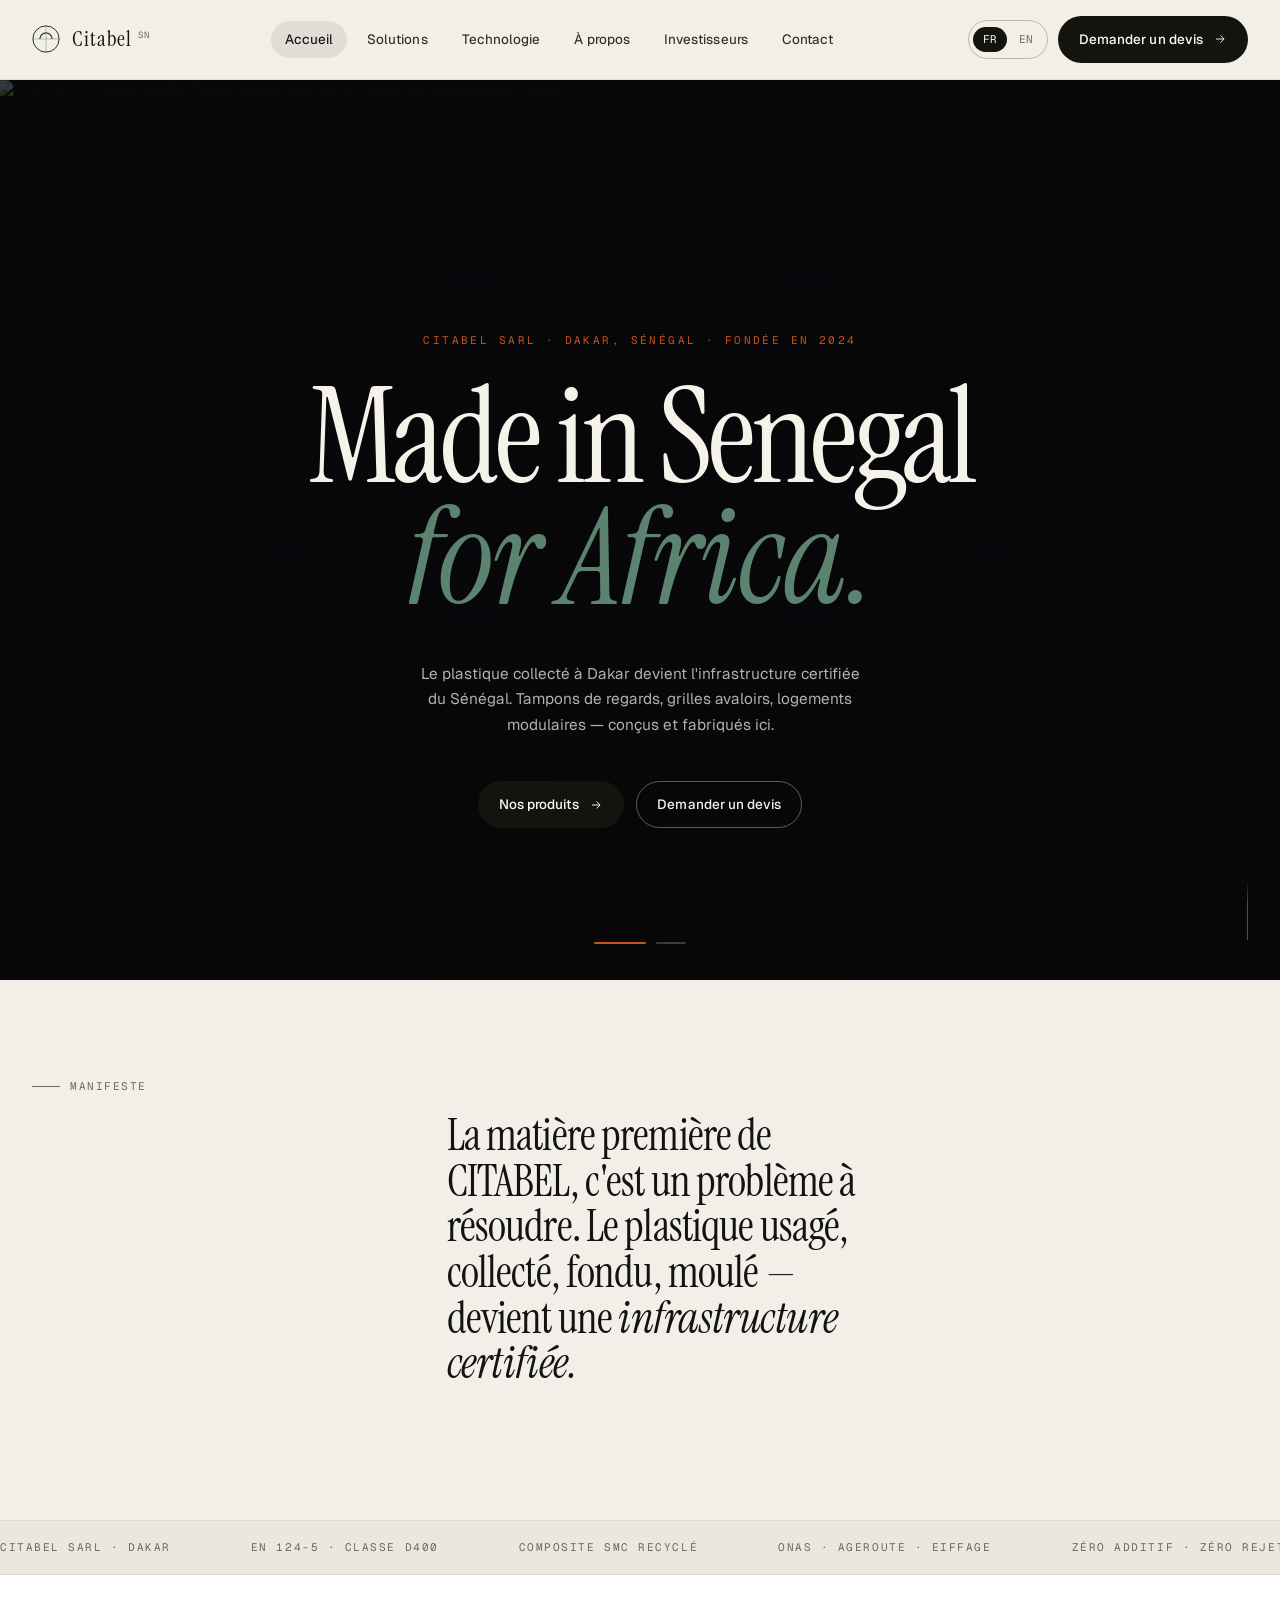
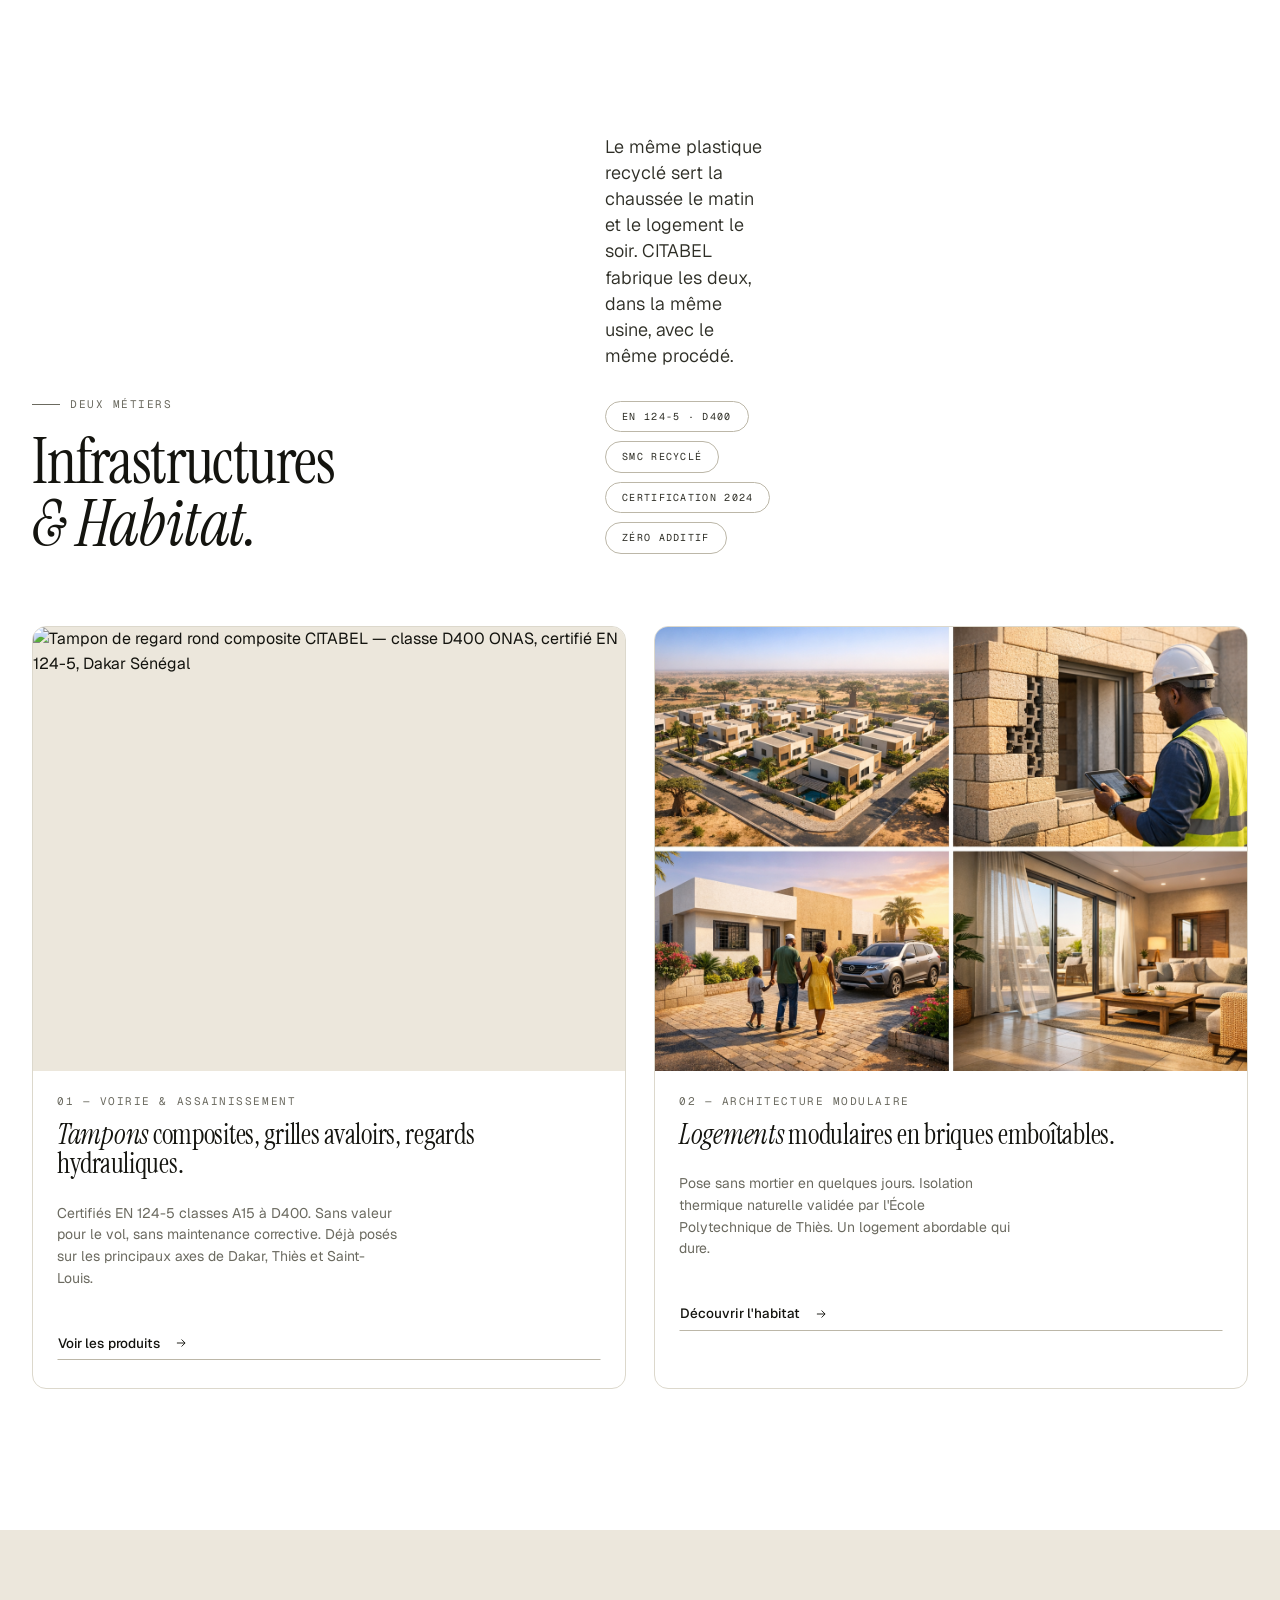
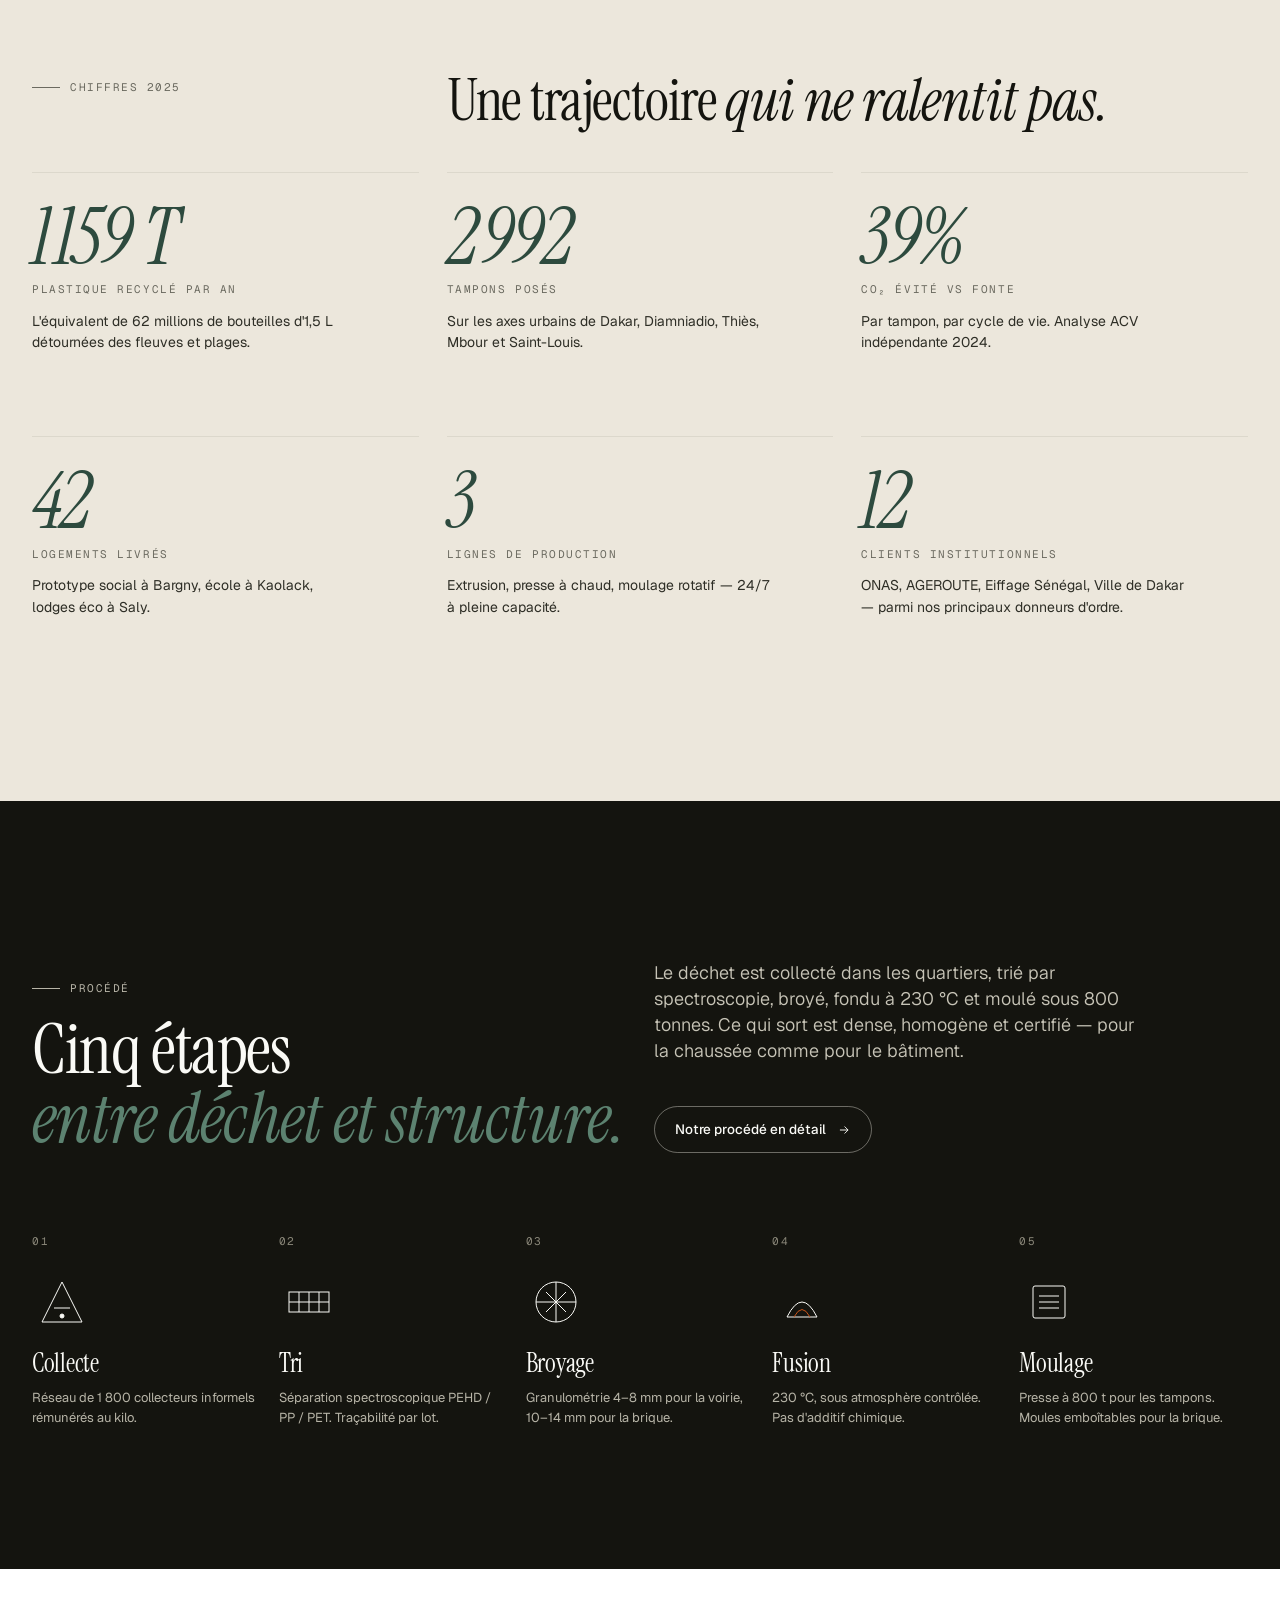
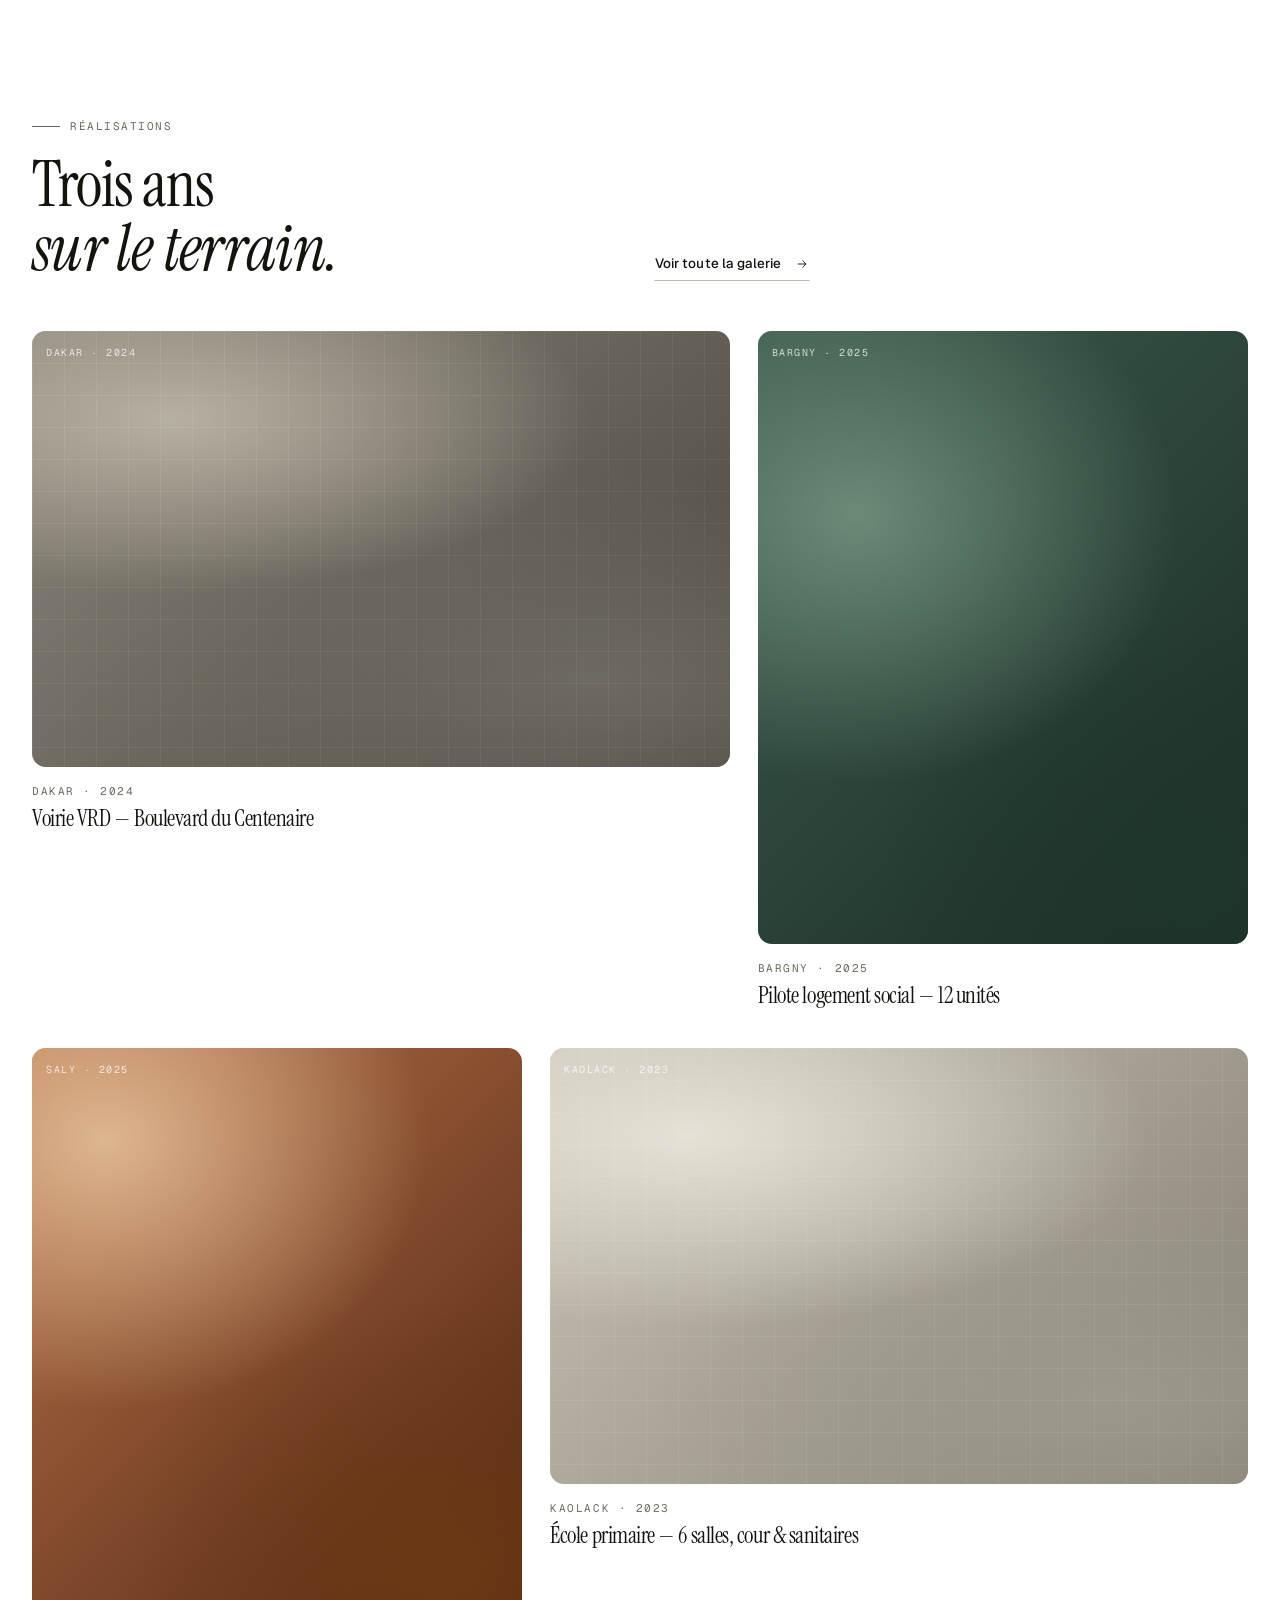
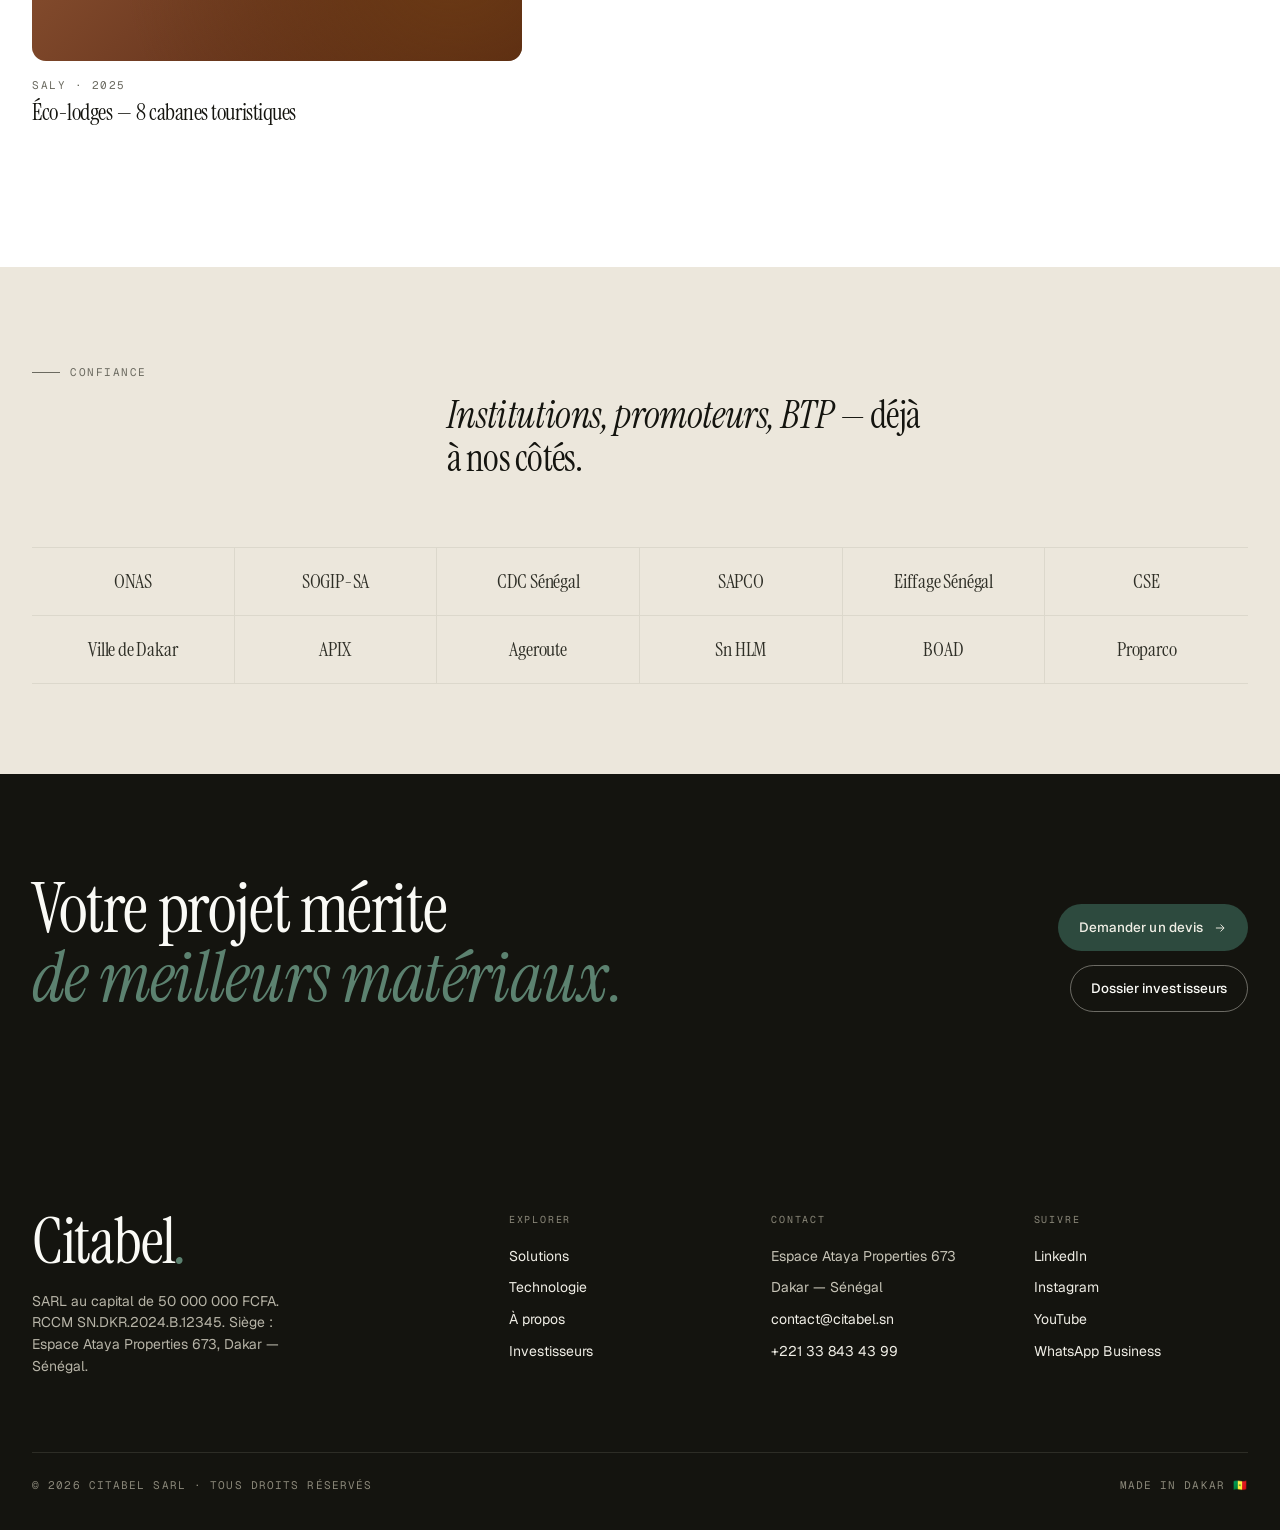
==== commit 72a70c46: "feat: fix lede column layout and add premium visual elements to Deux métiers section - Lede text: wi" ====
--- a/index.html
+++ b/index.html
@@ -237,18 +237,24 @@
 <!-- ============ TWO PILLARS ============ -->
 <section class="section section--paper">
   <div class="wrap">
-    <div class="grid-12" style="margin-bottom: 60px">
-      <div class="col-span-6 rv">
+    <div class="grid-12" style="margin-bottom: 72px; align-items: end">
+      <div class="col-span-5 rv">
         <span class="eyebrow"><span data-fr="Deux métiers" data-en="Two practices">Deux métiers</span></span>
         <h2 class="display rv-1" style="font-size: clamp(40px, 5vw, 80px); margin-top: 18px">
           <span data-fr="Infrastructures" data-en="Infrastructure">Infrastructures</span><br/>
           <em data-fr="&amp; Habitat." data-en="&amp; Housing.">&amp; Habitat.</em>
         </h2>
       </div>
-      <div class="col-span-5 col-start-7 rv rv-2" style="align-self: end">
-        <p class="lede" data-fr="Le même plastique recyclé sert la chaussée le matin et le logement le soir. CITABEL fabrique les deux, dans la même usine, avec le même procédé." data-en="The same recycled plastic serves the road in the morning and housing in the evening. CITABEL makes both, in the same plant, with the same process.">
+      <div class="col-span-6 col-start-7 rv rv-2">
+        <p class="lede" style="max-width:none; margin-bottom:32px" data-fr="Le même plastique recyclé sert la chaussée le matin et le logement le soir. CITABEL fabrique les deux, dans la même usine, avec le même procédé." data-en="The same recycled plastic serves the road in the morning and housing in the evening. CITABEL makes both, in the same plant, with the same process.">
           Le même plastique recyclé sert la chaussée le matin et le logement le soir. CITABEL fabrique les deux, dans la même usine, avec le même procédé.
         </p>
+        <div class="pillar-specs rv rv-3">
+          <span class="spec-pill">EN 124-5 · D400</span>
+          <span class="spec-pill" data-fr="SMC recyclé" data-en="Recycled SMC">SMC recyclé</span>
+          <span class="spec-pill" data-fr="Certification 2024" data-en="Certification 2024">Certification 2024</span>
+          <span class="spec-pill" data-fr="Zéro additif" data-en="No additive">Zéro additif</span>
+        </div>
       </div>
     </div>
 
@@ -288,6 +294,28 @@
       </a>
     </div>
   </div>
+  <!-- Schéma technique décoratif — section deux métiers -->
+  <svg class="pillar-deco" aria-hidden="true" viewBox="0 0 300 300" fill="none">
+    <circle cx="150" cy="150" r="148" stroke="currentColor" stroke-width="1.5"/>
+    <circle cx="150" cy="150" r="114" stroke="currentColor" stroke-width="0.8"/>
+    <circle cx="150" cy="150" r="76" stroke="currentColor" stroke-width="0.8"/>
+    <circle cx="150" cy="150" r="38" stroke="currentColor" stroke-width="0.8"/>
+    <circle cx="150" cy="150" r="10" stroke="currentColor" stroke-width="1"/>
+    <line x1="2" y1="150" x2="298" y2="150" stroke="currentColor" stroke-width="0.7"/>
+    <line x1="150" y1="2" x2="150" y2="298" stroke="currentColor" stroke-width="0.7"/>
+    <line x1="46" y1="46" x2="254" y2="254" stroke="currentColor" stroke-width="0.5" opacity="0.45"/>
+    <line x1="254" y1="46" x2="46" y2="254" stroke="currentColor" stroke-width="0.5" opacity="0.45"/>
+    <circle cx="150" cy="36" r="4" fill="currentColor"/>
+    <circle cx="150" cy="264" r="4" fill="currentColor"/>
+    <circle cx="36" cy="150" r="4" fill="currentColor"/>
+    <circle cx="264" cy="150" r="4" fill="currentColor"/>
+    <line x1="147" y1="1" x2="153" y2="1" stroke="currentColor" stroke-width="2.5"/>
+    <line x1="147" y1="299" x2="153" y2="299" stroke="currentColor" stroke-width="2.5"/>
+    <line x1="1" y1="147" x2="1" y2="153" stroke="currentColor" stroke-width="2.5"/>
+    <line x1="299" y1="147" x2="299" y2="153" stroke="currentColor" stroke-width="2.5"/>
+    <line x1="144" y1="150" x2="156" y2="150" stroke="currentColor" stroke-width="2.2"/>
+    <line x1="150" y1="144" x2="150" y2="156" stroke="currentColor" stroke-width="2.2"/>
+  </svg>
 </section>
 
 <!-- ============ KEY FIGURES ============ -->
@@ -446,6 +474,20 @@
   @media (max-width: 980px){
     .steps-grid{ grid-template-columns: 1fr 1fr !important; }
   }
+  .pillar-specs{ display:flex; flex-wrap:wrap; gap:9px }
+  .spec-pill{
+    font-family:var(--mono); font-size:10px; letter-spacing:.13em; text-transform:uppercase;
+    padding:7px 16px; border:1px solid var(--line-strong); border-radius:20px;
+    color:var(--ink-soft); white-space:nowrap;
+    transition:border-color .25s var(--ease), color .25s var(--ease);
+  }
+  .spec-pill:hover{ border-color:var(--ink); color:var(--ink) }
+  .pillar-deco{
+    position:absolute; right:var(--gutter); top:50%; transform:translateY(-50%);
+    width:clamp(160px,18vw,320px); height:auto; opacity:.06; pointer-events:none;
+    color:var(--ink);
+  }
+  @media(max-width:980px){ .pillar-deco{ display:none } }
 </style>
 
 <!-- ============ GALLERY TEASER ============ -->
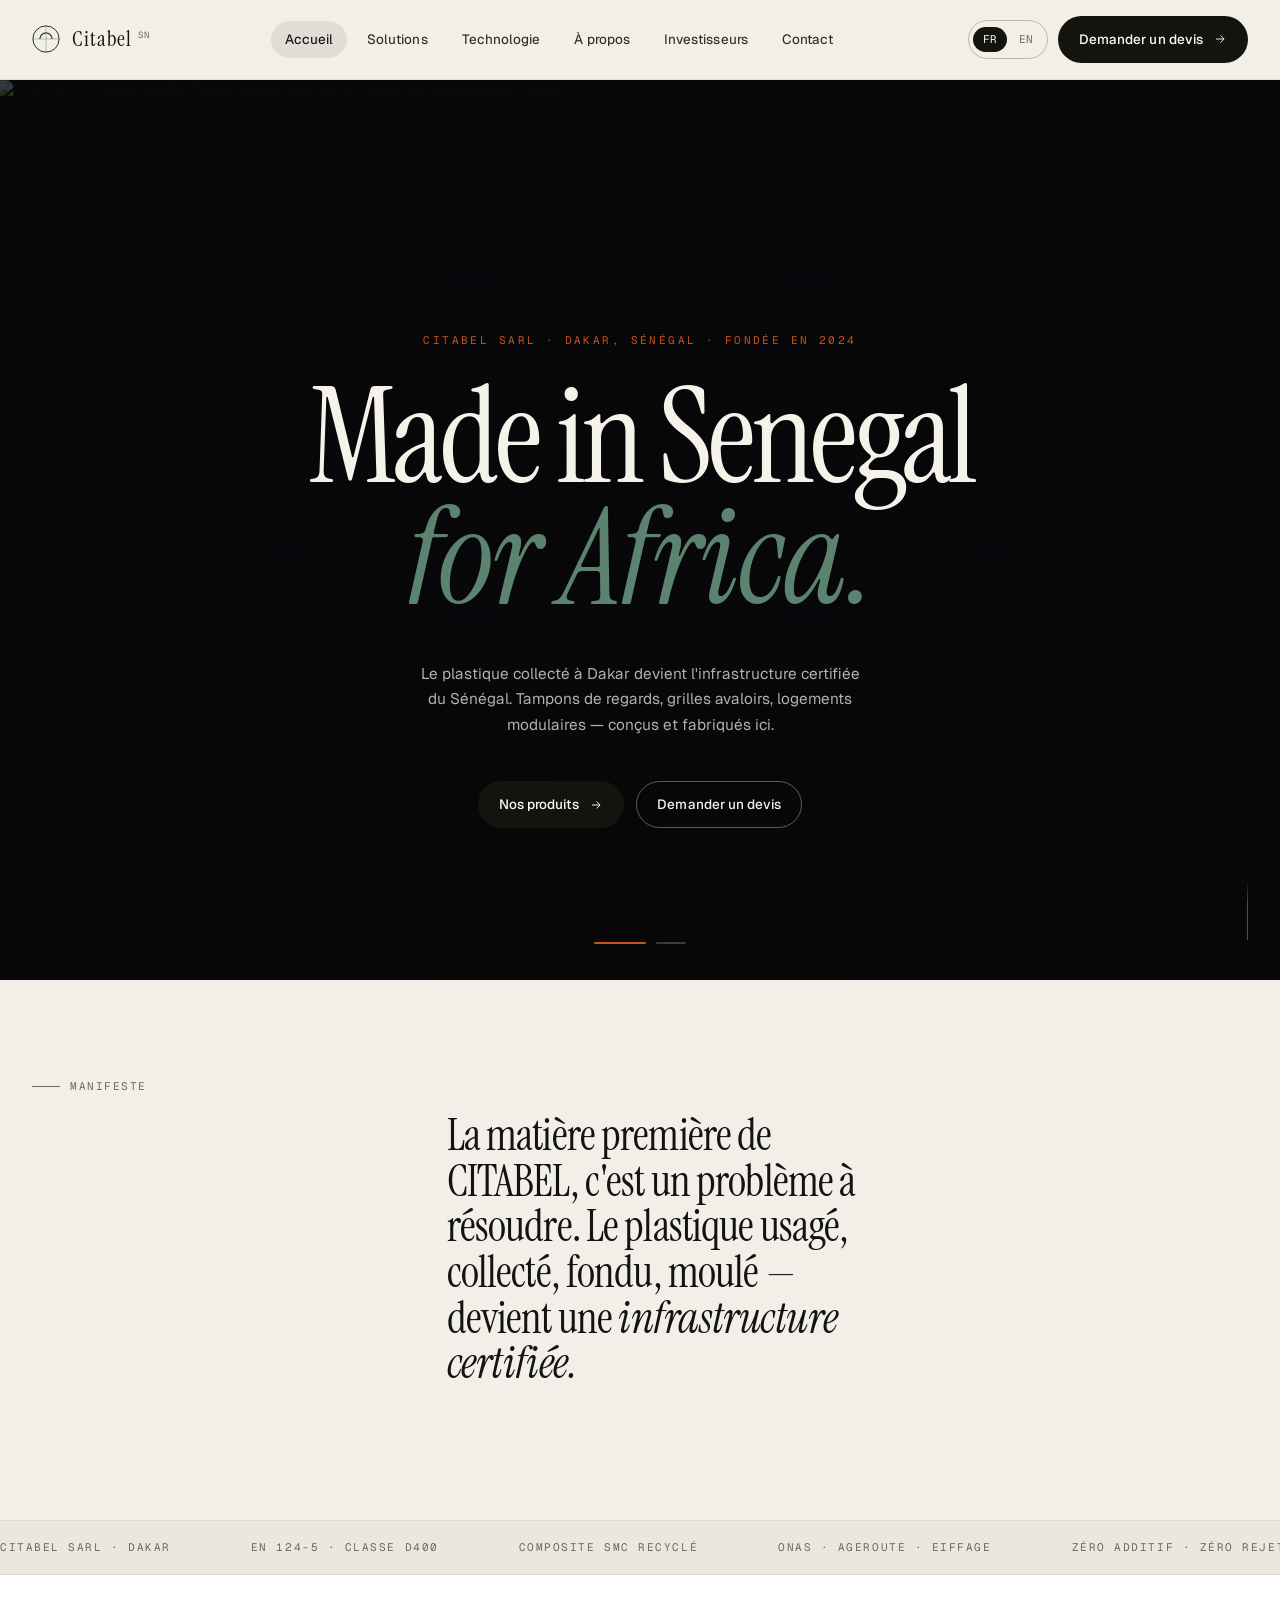
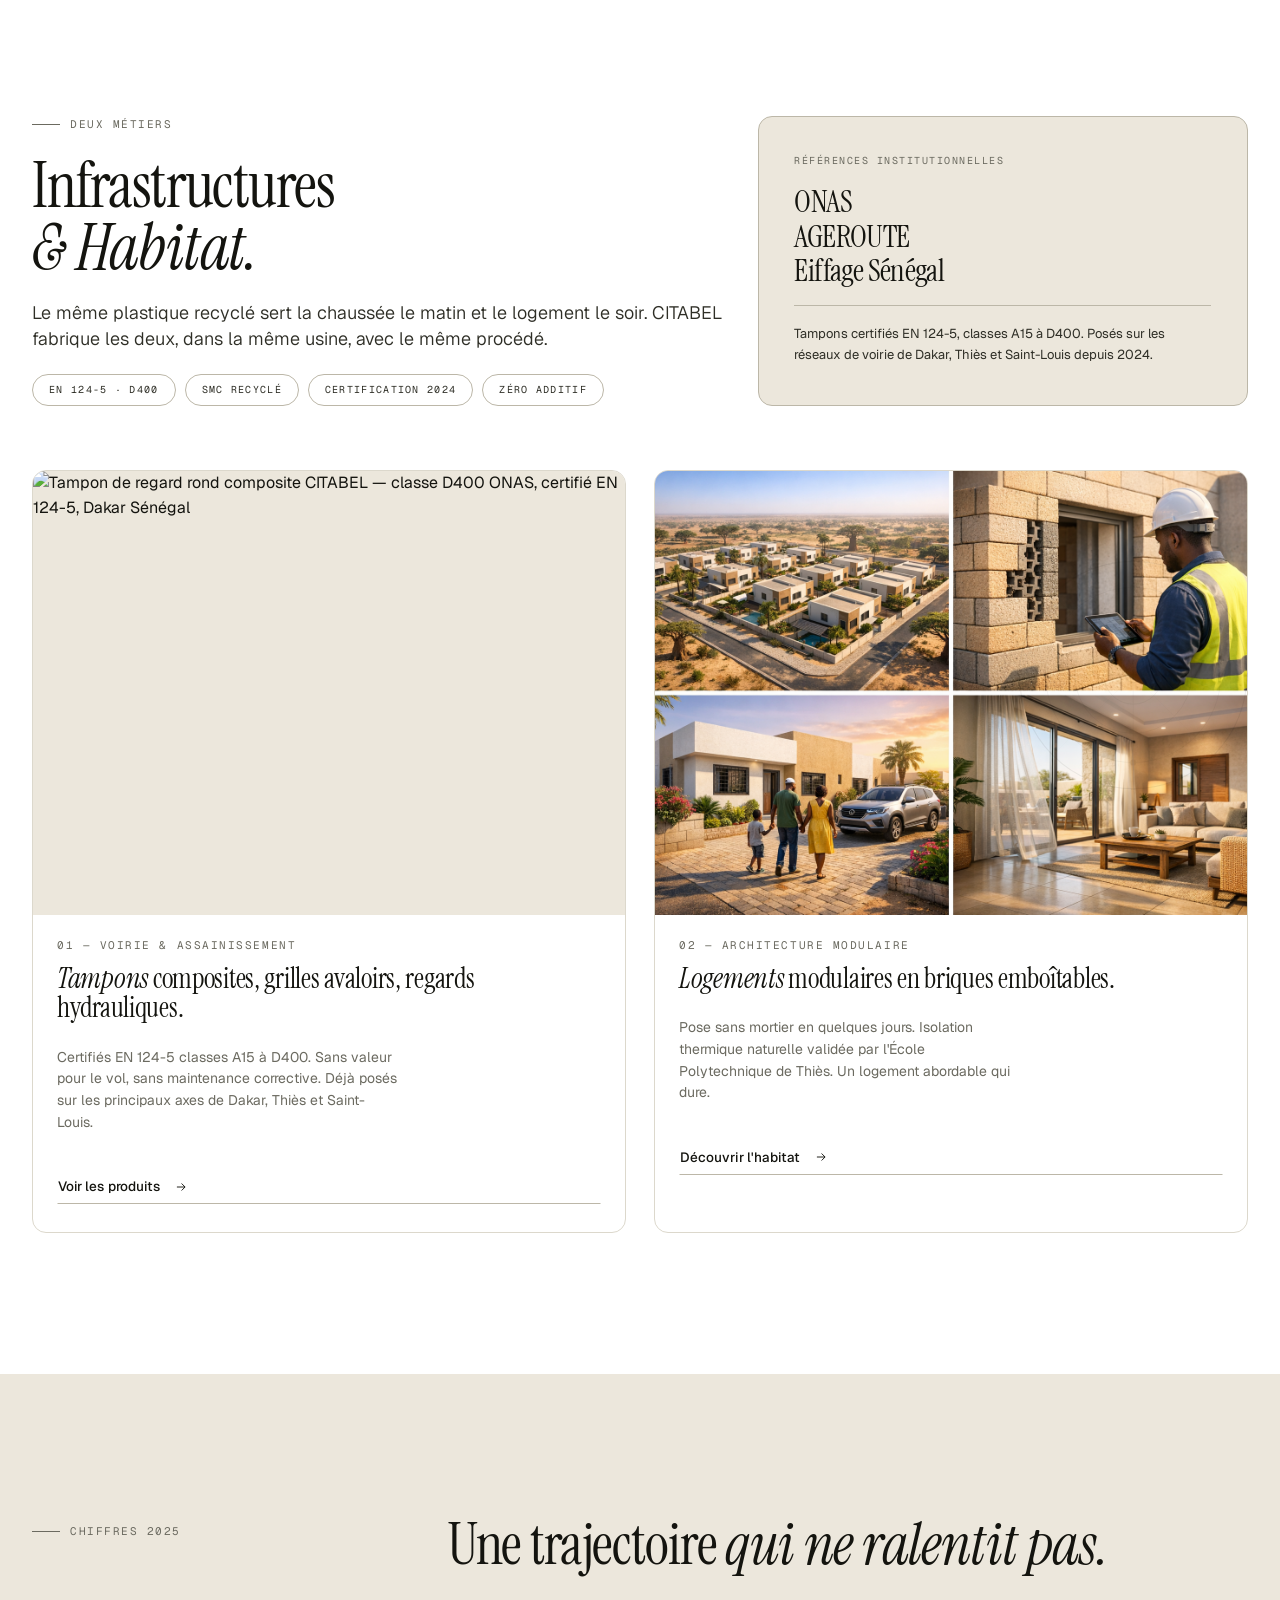
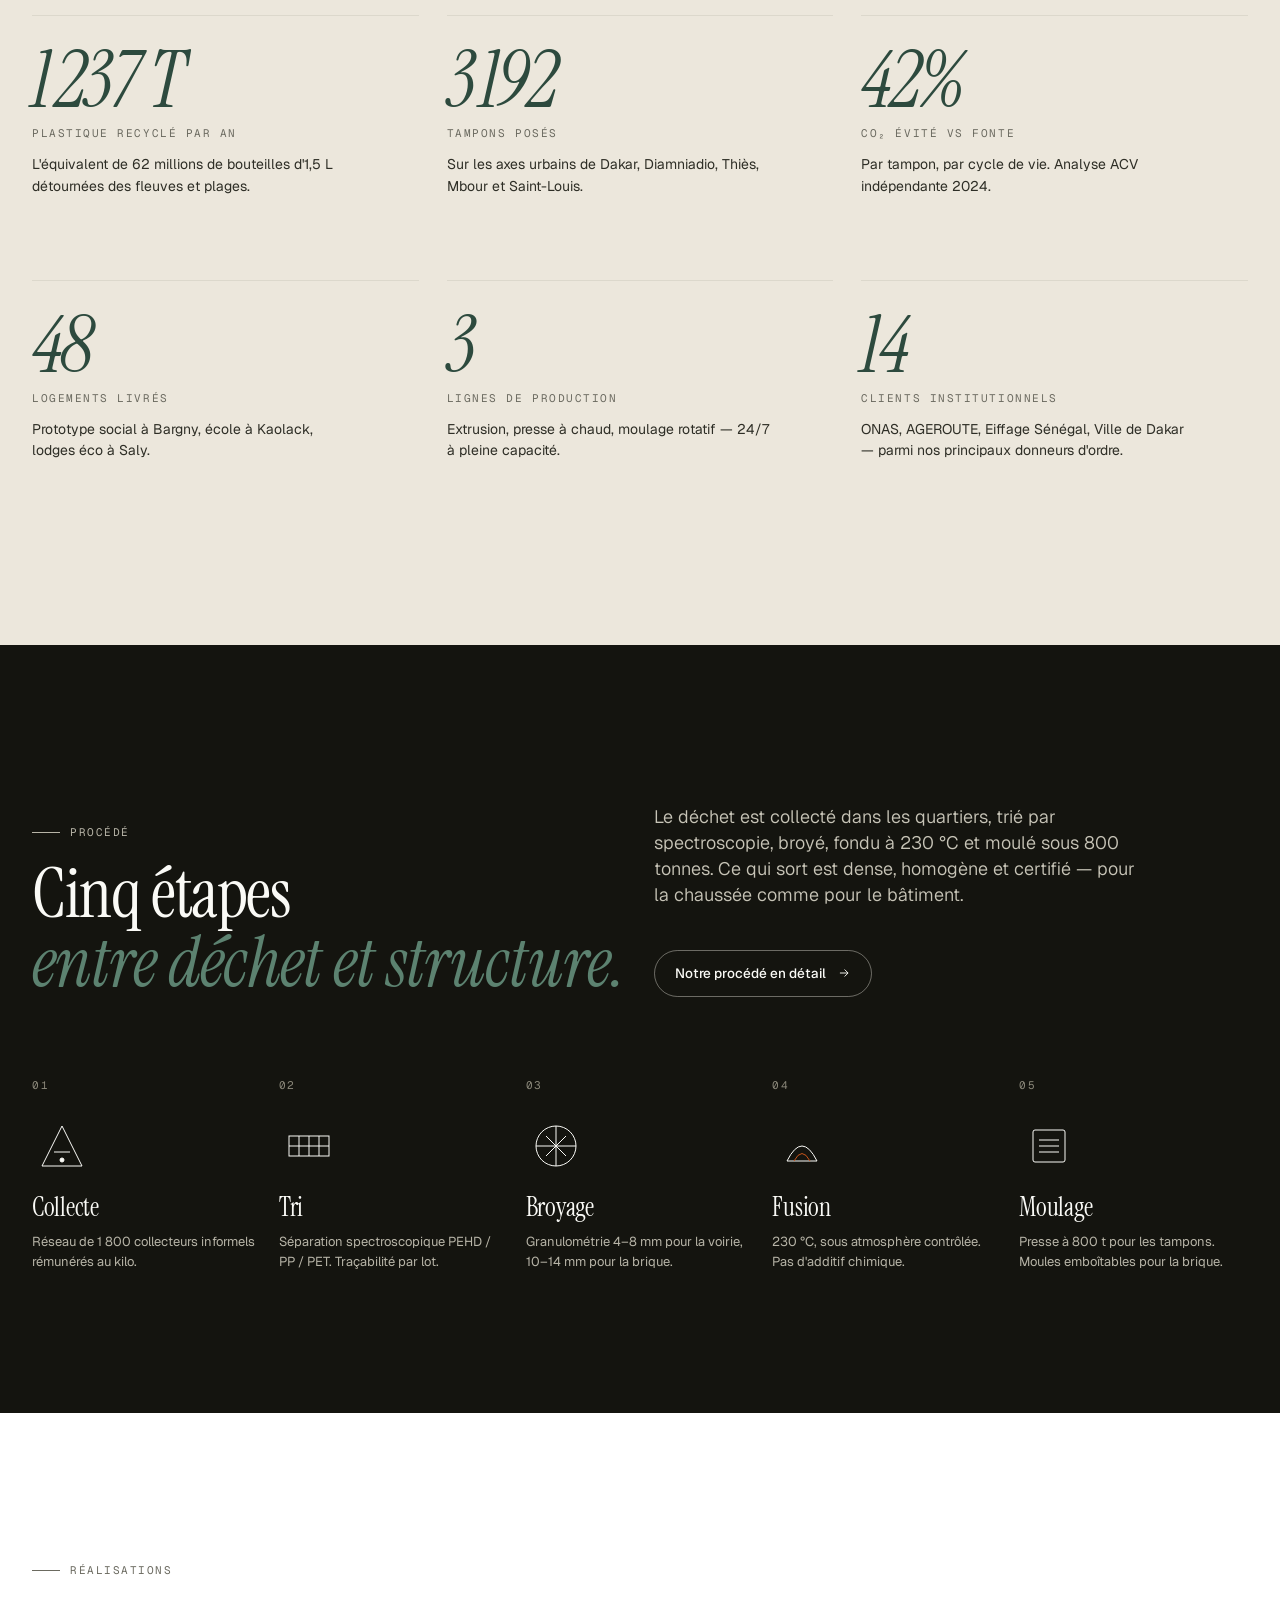
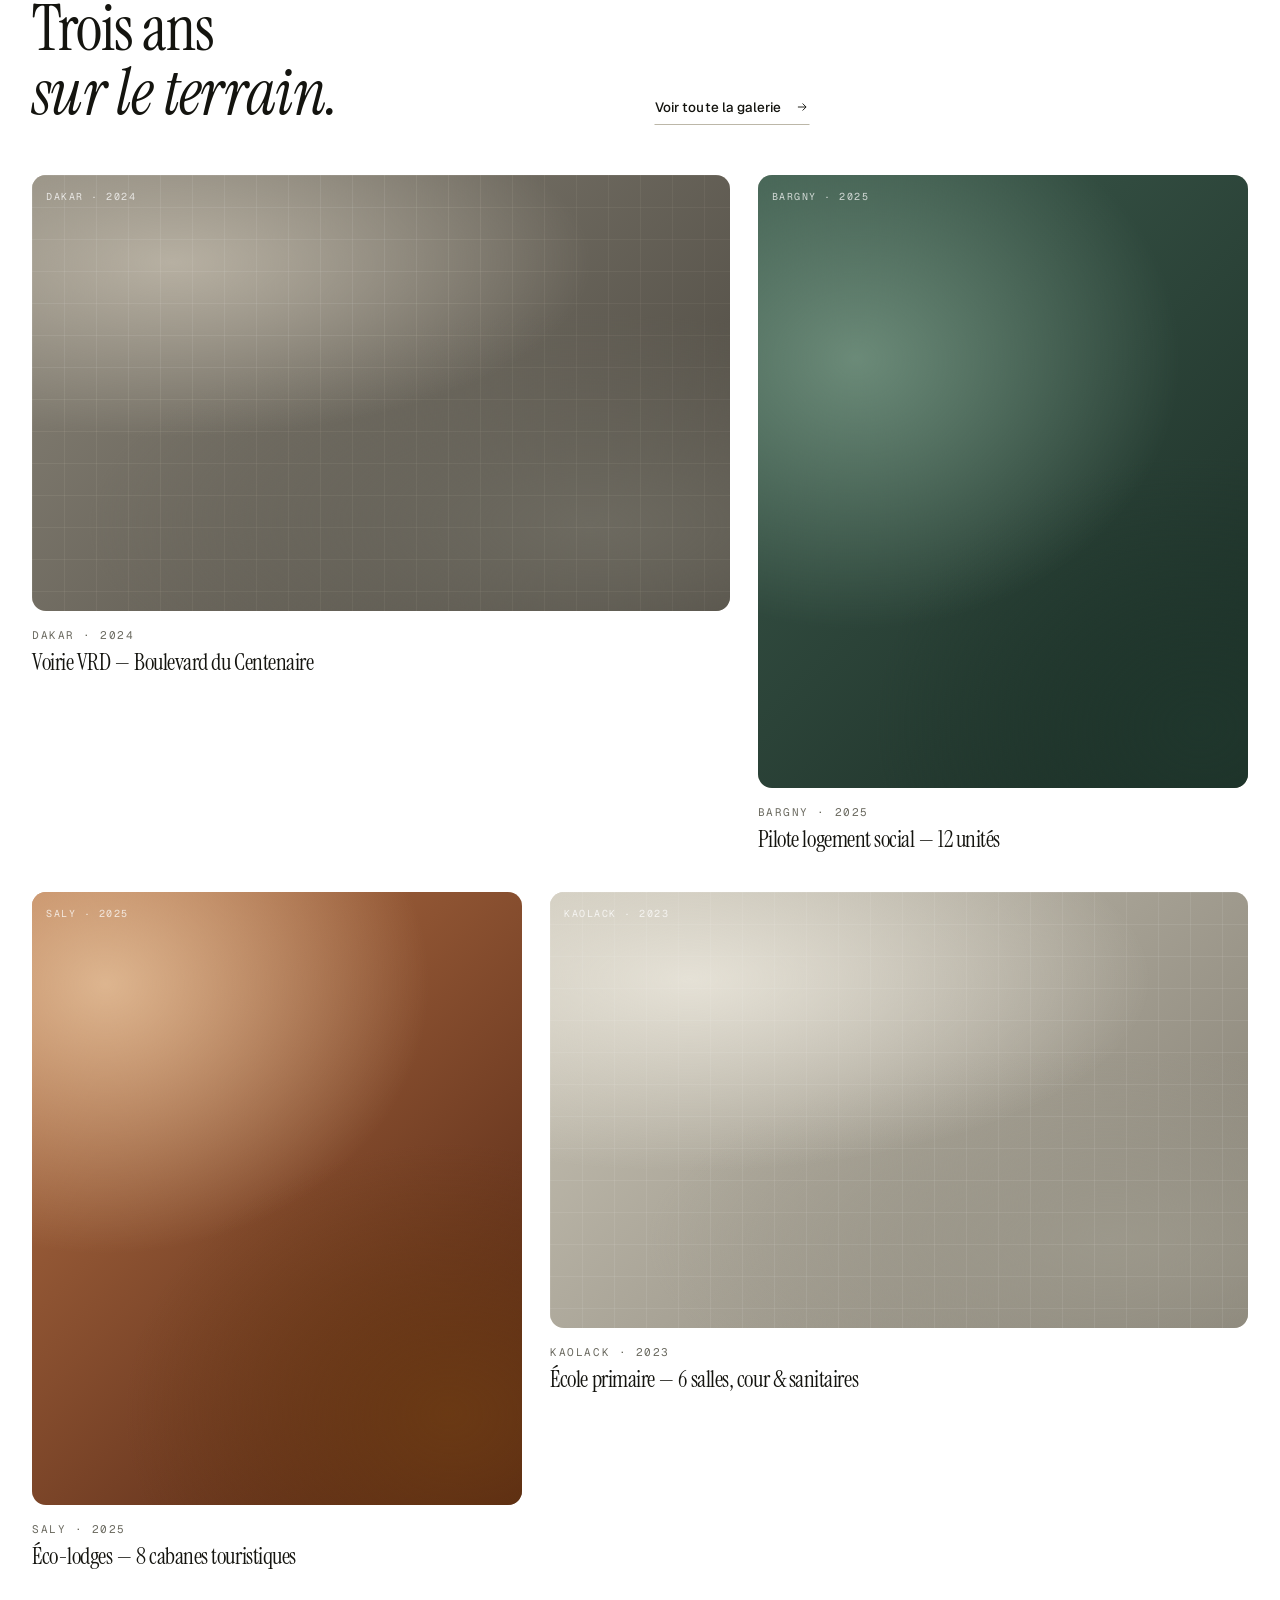
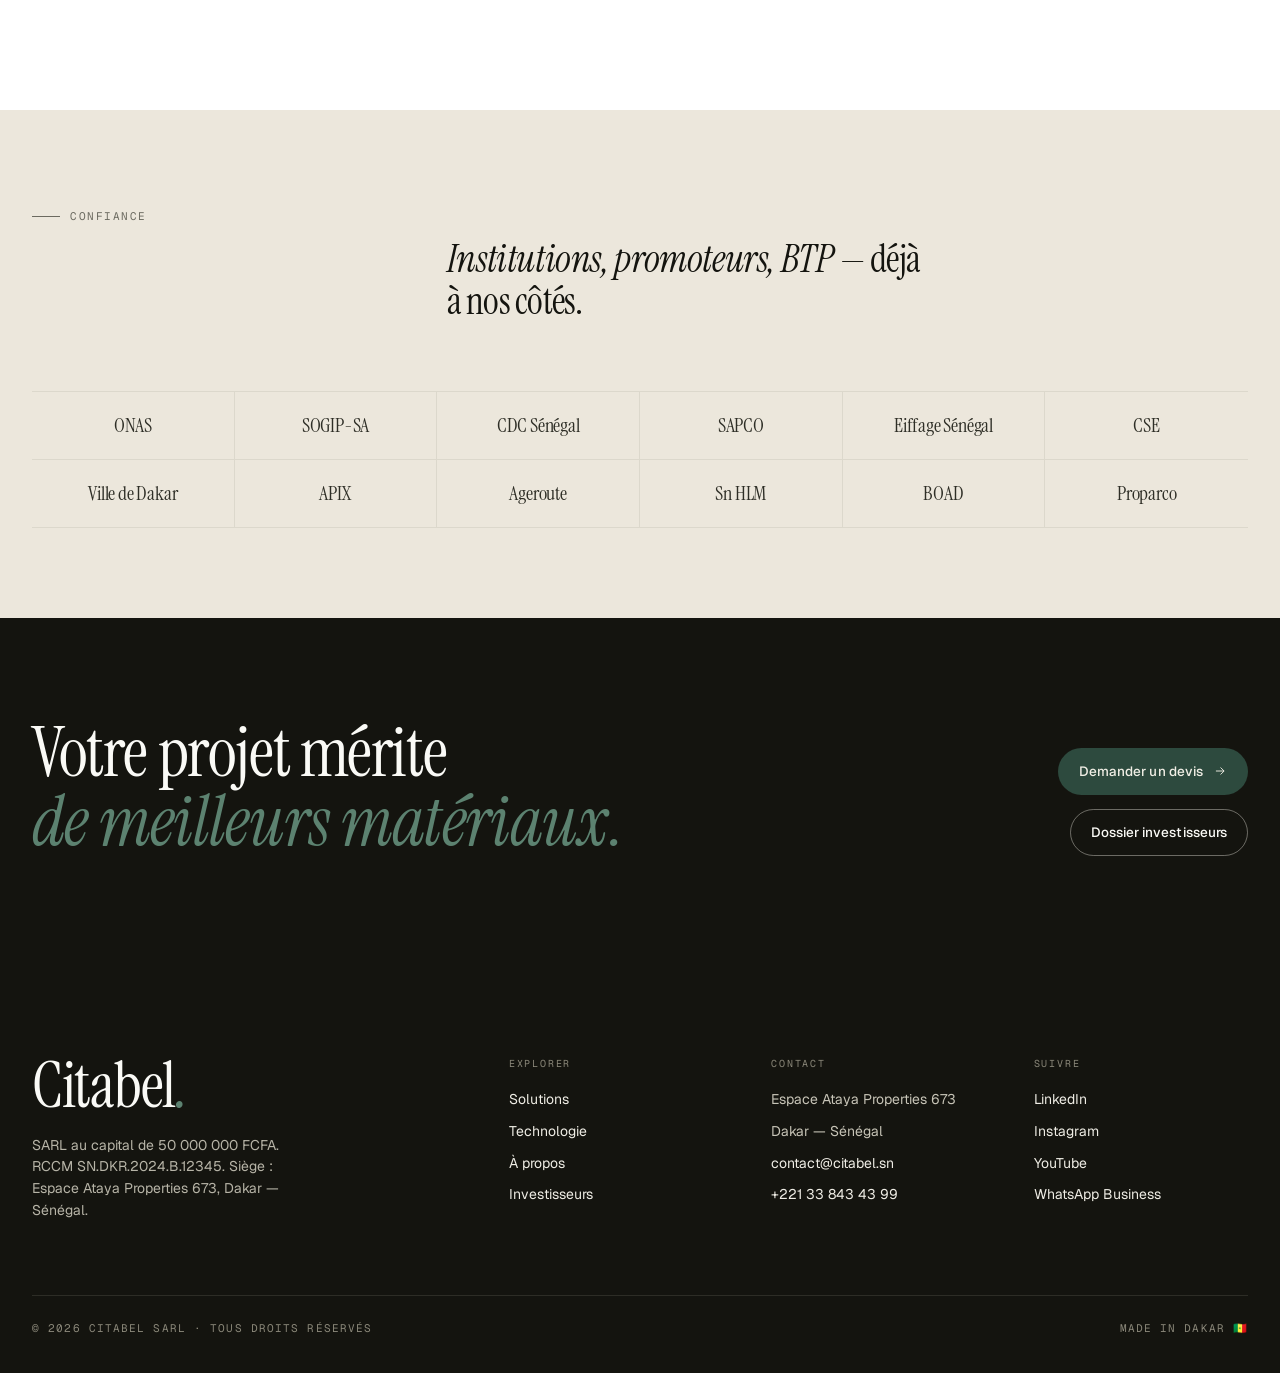
==== commit 0203a282: "fix: resolve vertical text bug and redesign Deux métiers section Root cause: col-span-6 + col-start-" ====
--- a/index.html
+++ b/index.html
@@ -237,16 +237,16 @@
 <!-- ============ TWO PILLARS ============ -->
 <section class="section section--paper">
   <div class="wrap">
-    <div class="grid-12" style="margin-bottom: 72px; align-items: end">
-      <div class="col-span-5 rv">
-        <span class="eyebrow"><span data-fr="Deux métiers" data-en="Two practices">Deux métiers</span></span>
-        <h2 class="display rv-1" style="font-size: clamp(40px, 5vw, 80px); margin-top: 18px">
+    <div class="grid-12" style="margin-bottom: 64px; align-items: stretch">
+
+      <!-- Colonne gauche : texte empilé verticalement dans une seule colonne -->
+      <div class="col-span-7" style="display:flex; flex-direction:column; gap:22px">
+        <span class="eyebrow rv"><span data-fr="Deux métiers" data-en="Two practices">Deux métiers</span></span>
+        <h2 class="display rv rv-1" style="font-size: clamp(40px, 5vw, 80px); margin:0">
           <span data-fr="Infrastructures" data-en="Infrastructure">Infrastructures</span><br/>
           <em data-fr="&amp; Habitat." data-en="&amp; Housing.">&amp; Habitat.</em>
         </h2>
-      </div>
-      <div class="col-span-6 col-start-7 rv rv-2">
-        <p class="lede" style="max-width:none; margin-bottom:32px" data-fr="Le même plastique recyclé sert la chaussée le matin et le logement le soir. CITABEL fabrique les deux, dans la même usine, avec le même procédé." data-en="The same recycled plastic serves the road in the morning and housing in the evening. CITABEL makes both, in the same plant, with the same process.">
+        <p class="lede rv rv-2" style="max-width:none; margin:0" data-fr="Le même plastique recyclé sert la chaussée le matin et le logement le soir. CITABEL fabrique les deux, dans la même usine, avec le même procédé." data-en="The same recycled plastic serves the road in the morning and housing in the evening. CITABEL makes both, in the same plant, with the same process.">
           Le même plastique recyclé sert la chaussée le matin et le logement le soir. CITABEL fabrique les deux, dans la même usine, avec le même procédé.
         </p>
         <div class="pillar-specs rv rv-3">
@@ -256,6 +256,23 @@
           <span class="spec-pill" data-fr="Zéro additif" data-en="No additive">Zéro additif</span>
         </div>
       </div>
+
+      <!-- Colonne droite : bloc références institutionnelles -->
+      <div class="col-span-5 rv rv-2">
+        <div class="pillar-cert">
+          <div class="pillar-cert__tag" data-fr="Références institutionnelles" data-en="Institutional references">Références institutionnelles</div>
+          <div class="pillar-cert__clients">
+            <div class="pillar-cert__name">ONAS</div>
+            <div class="pillar-cert__name">AGEROUTE</div>
+            <div class="pillar-cert__name">Eiffage Sénégal</div>
+          </div>
+          <div class="pillar-cert__rule"></div>
+          <p class="pillar-cert__note" data-fr="Tampons certifiés EN 124-5, classes A15 à D400. Posés sur les réseaux de voirie de Dakar, Thiès et Saint-Louis depuis 2024." data-en="EN 124-5 certified covers, classes A15 to D400. Installed on road networks in Dakar, Thiès and Saint-Louis since 2024.">
+            Tampons certifiés EN 124-5, classes A15 à D400. Posés sur les réseaux de voirie de Dakar, Thiès et Saint-Louis depuis 2024.
+          </p>
+        </div>
+      </div>
+
     </div>
 
     <div class="grid-12">
@@ -482,12 +499,31 @@
     transition:border-color .25s var(--ease), color .25s var(--ease);
   }
   .spec-pill:hover{ border-color:var(--ink); color:var(--ink) }
+  .pillar-cert{
+    border:1px solid var(--line-strong); border-radius:var(--r-md);
+    padding:clamp(24px,2.8vw,40px); display:flex; flex-direction:column; gap:18px;
+    height:100%; background:var(--bg-warm);
+  }
+  .pillar-cert__tag{
+    font-family:var(--mono); font-size:10px; letter-spacing:.15em;
+    text-transform:uppercase; color:var(--ink-mute);
+  }
+  .pillar-cert__clients{ display:flex; flex-direction:column; gap:2px }
+  .pillar-cert__name{
+    font-family:var(--display); font-size:clamp(26px,2.4vw,40px);
+    line-height:1.05; letter-spacing:-.02em; color:var(--ink);
+  }
+  .pillar-cert__rule{ height:1px; background:var(--line-strong) }
+  .pillar-cert__note{ font-size:13px; line-height:1.6; color:var(--ink-soft); margin:0 }
   .pillar-deco{
     position:absolute; right:var(--gutter); top:50%; transform:translateY(-50%);
     width:clamp(160px,18vw,320px); height:auto; opacity:.06; pointer-events:none;
     color:var(--ink);
   }
-  @media(max-width:980px){ .pillar-deco{ display:none } }
+  @media(max-width:980px){
+    .pillar-deco{ display:none }
+    .pillar-cert{ height:auto }
+  }
 </style>
 
 <!-- ============ GALLERY TEASER ============ -->
